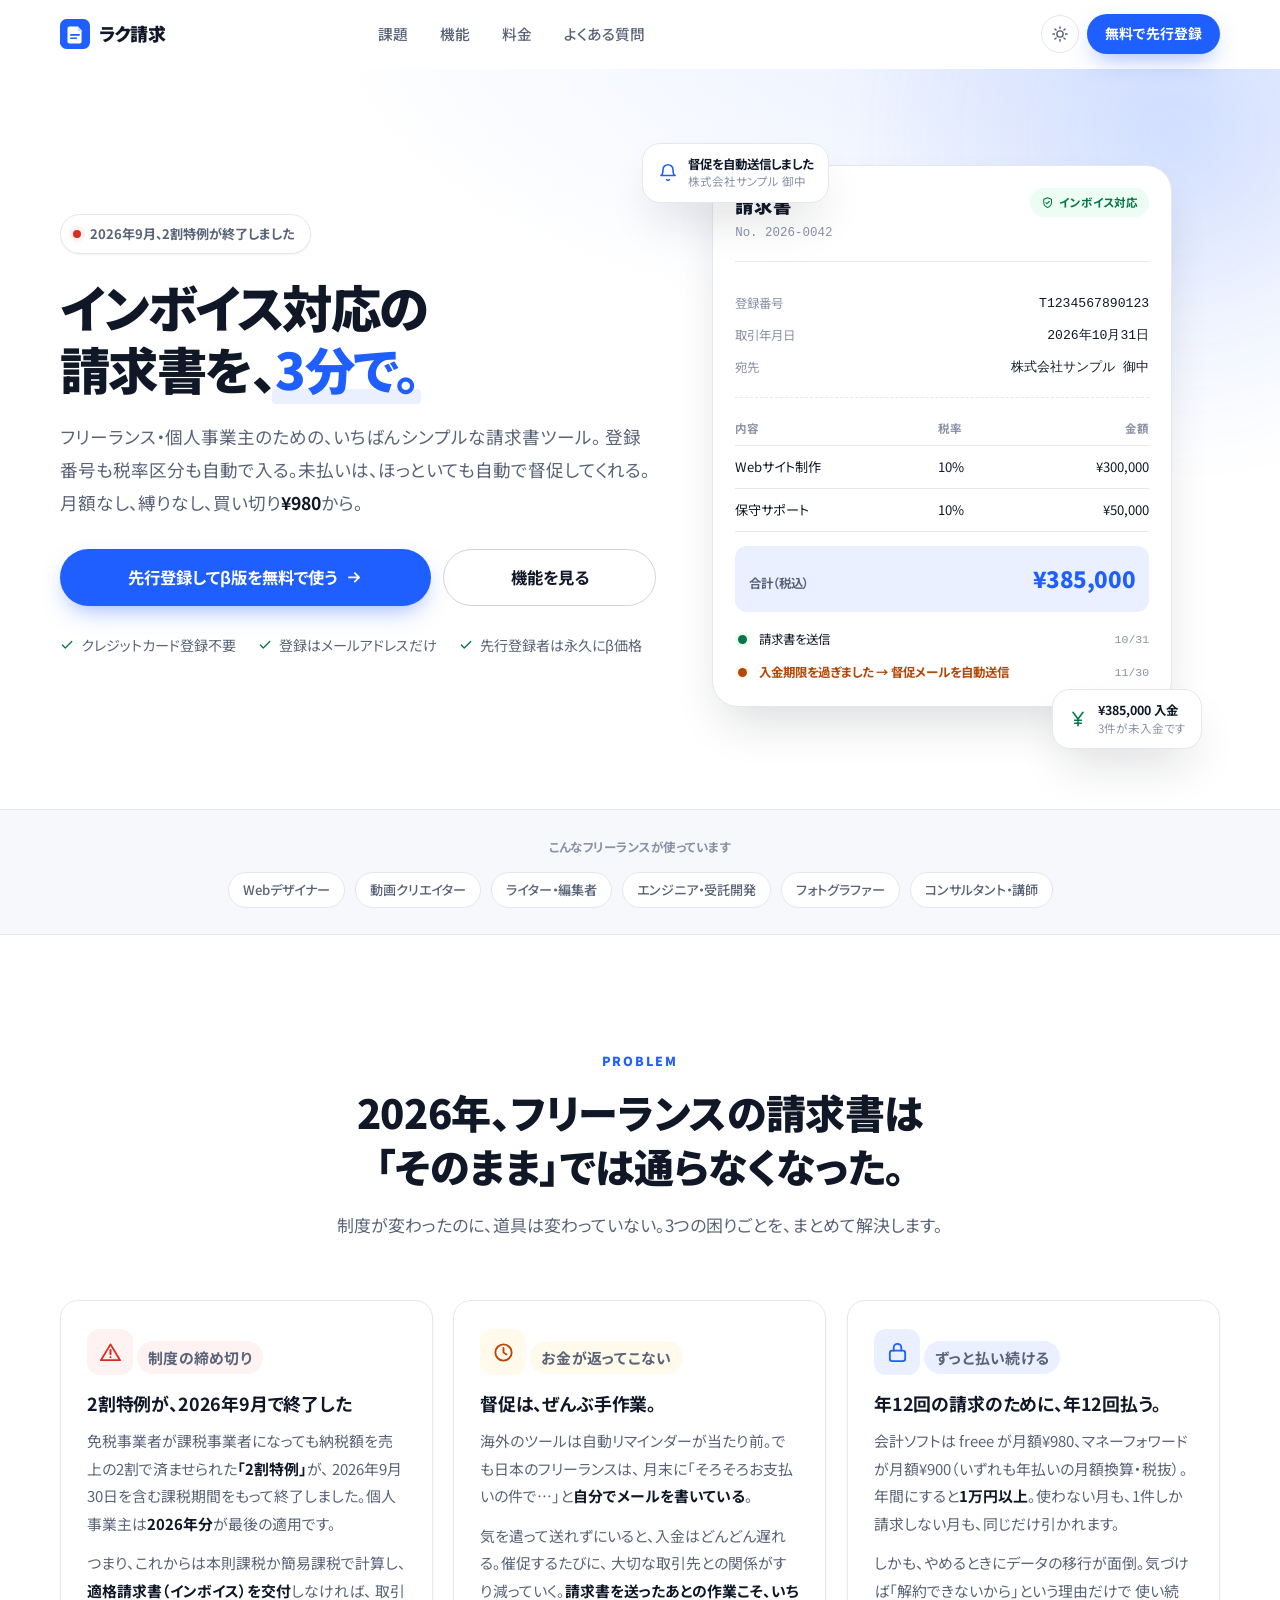
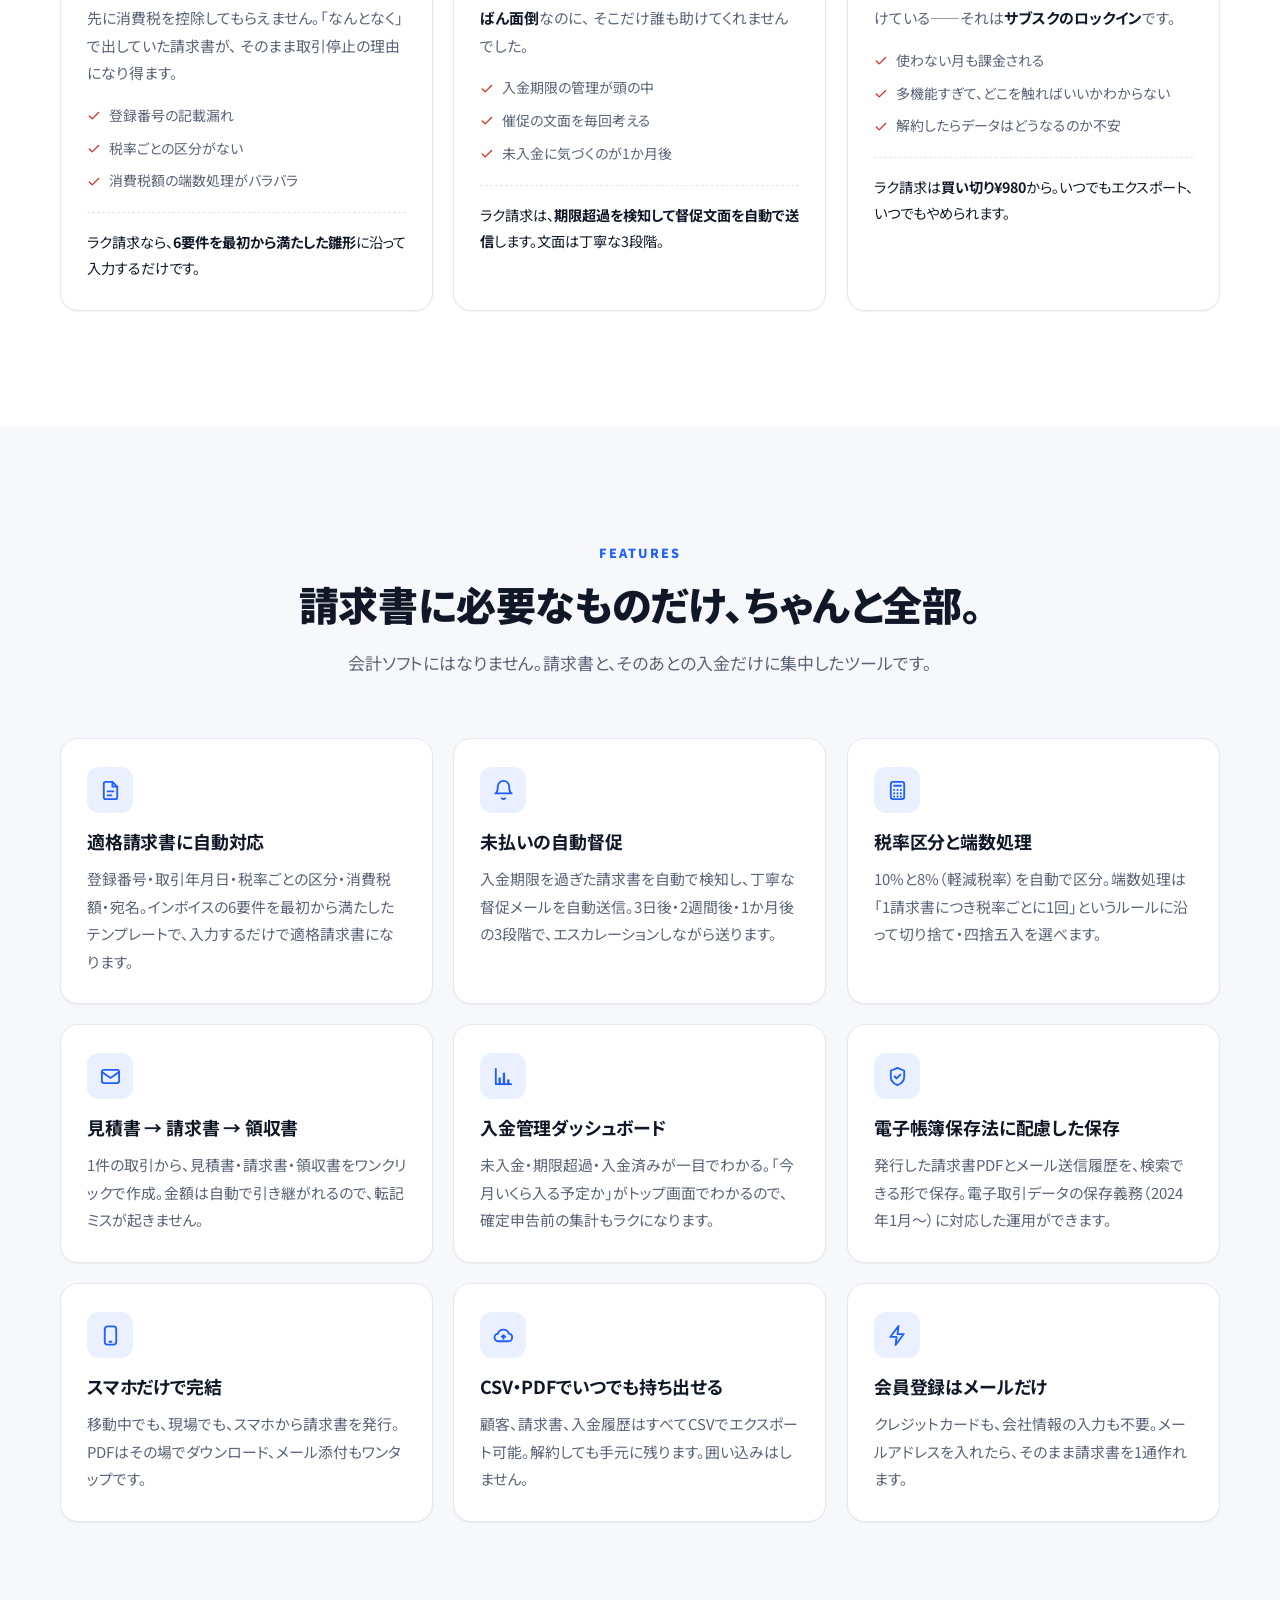
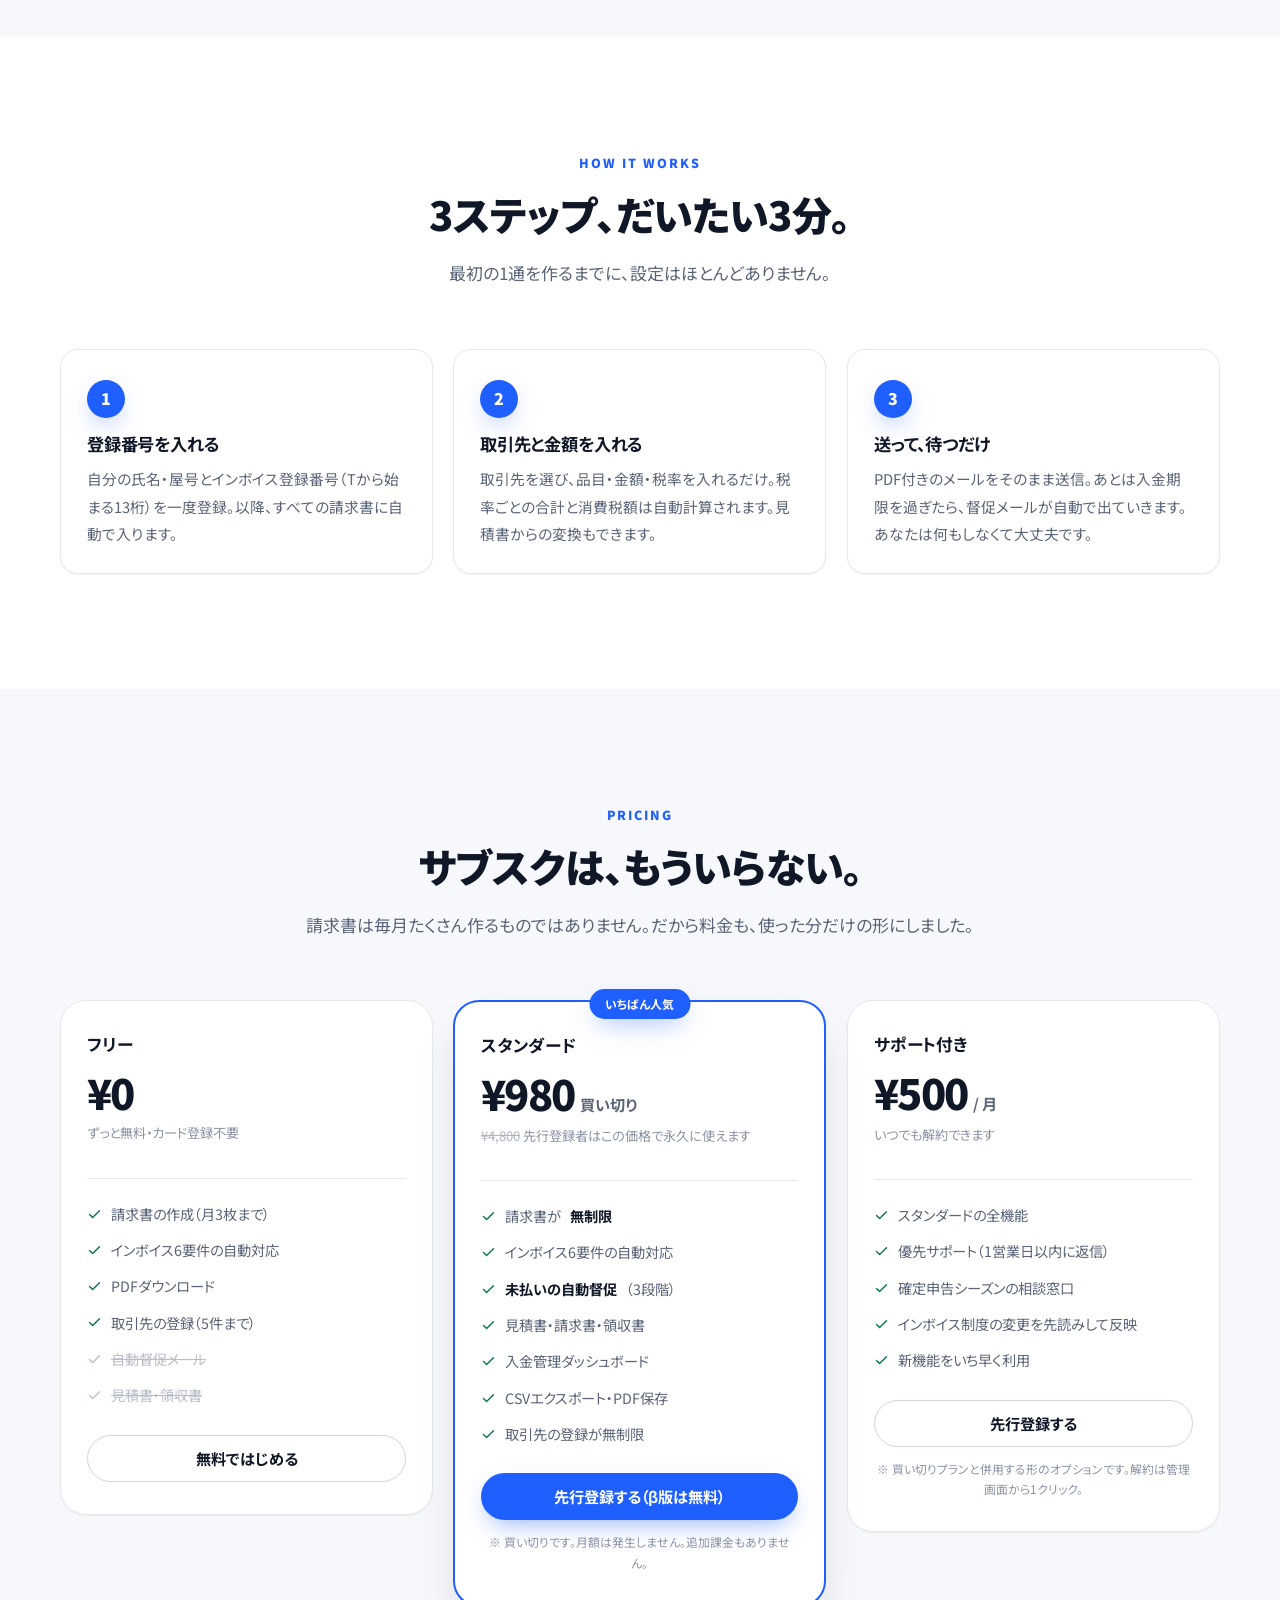
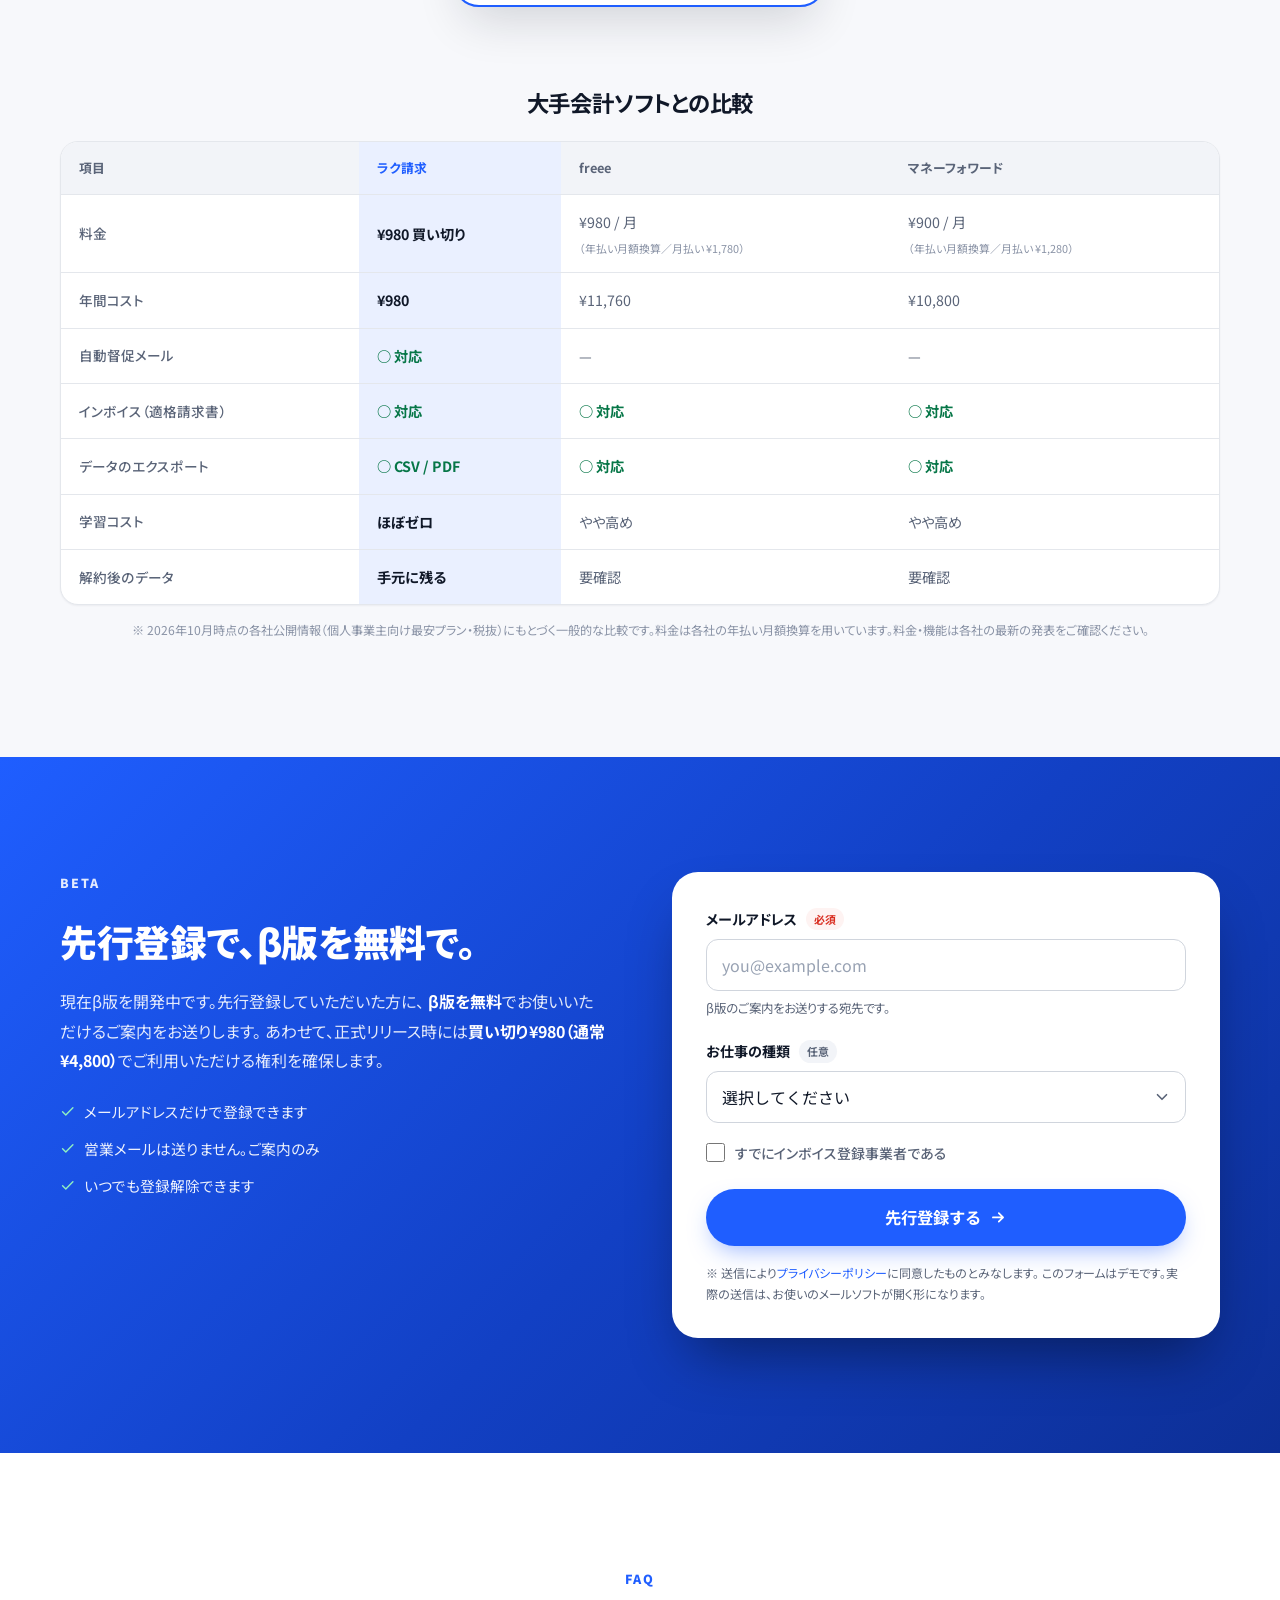
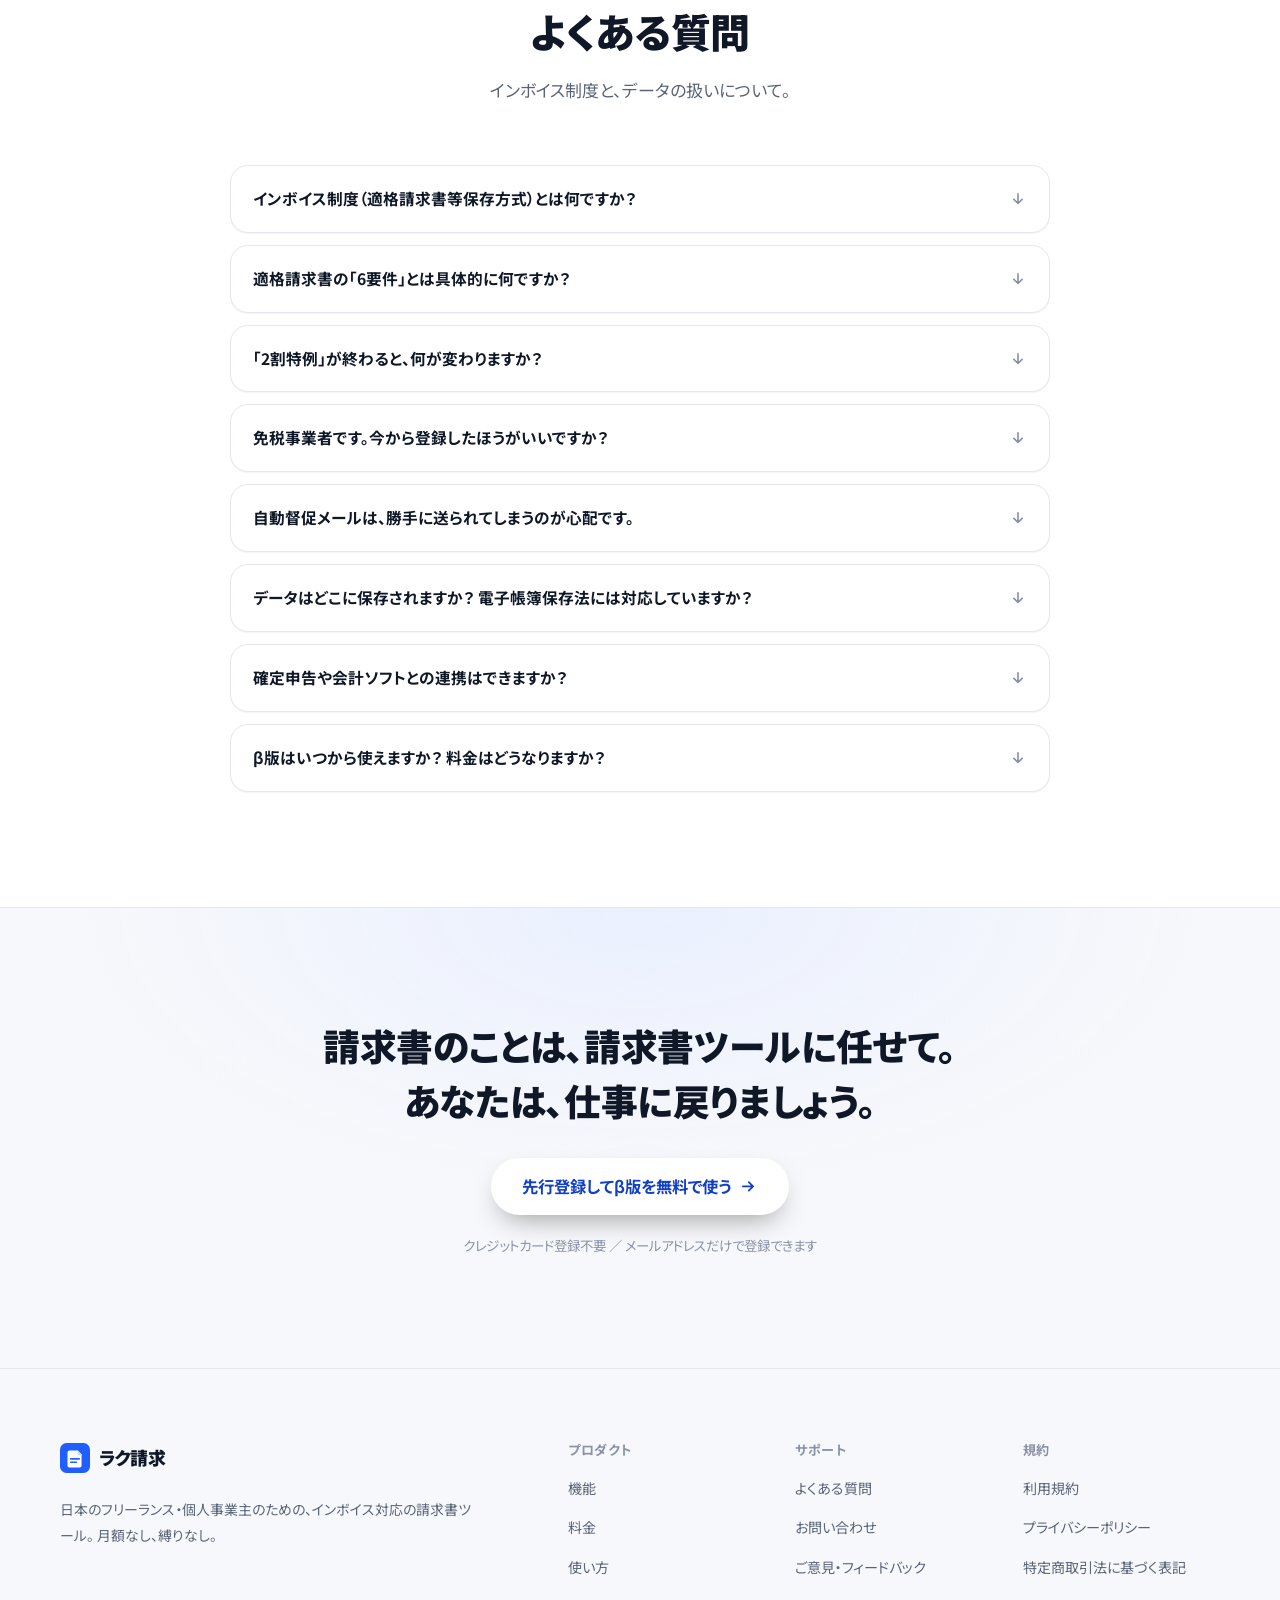
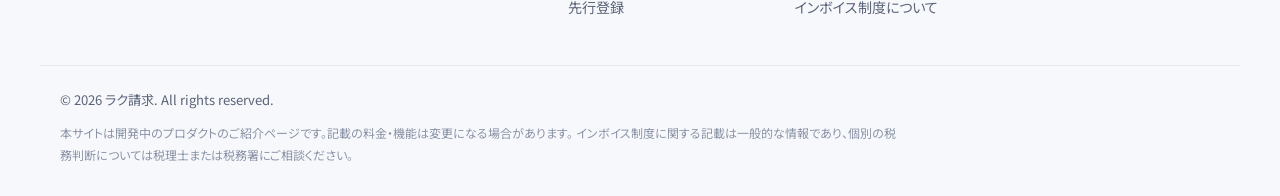
==== index.html @ 1794071e "ラク請求 落地页 initial release（法务字段已填 + 反馈 + 分析埋点）" ====
<!DOCTYPE html>
<html lang="ja" data-theme="auto">
<head>
<meta charset="UTF-8">
<meta name="viewport" content="width=device-width, initial-scale=1">
<title>ラク請求｜インボイス対応の請求書を、3分で。フリーランスのための請求ツール</title>
<meta name="description" content="インボイス制度（適格請求書）に自動で対応。未払いの自動督促つき。買い切り¥980から、月額なし・縛りなし。日本のフリーランス・個人事業主のためのシンプルな請求書ツール「ラク請求」。">
<meta name="theme-color" content="#1f5eff" media="(prefers-color-scheme: light)">
<meta name="theme-color" content="#0b1020" media="(prefers-color-scheme: dark)">
<meta name="robots" content="index, follow">

<!-- OGP / SNS -->
<meta property="og:type" content="website">
<meta property="og:title" content="ラク請求｜インボイス対応の請求書を、3分で。">
<meta property="og:description" content="適格請求書に自動対応。未払いの自動督促つき。買い切り¥980、月額なし・縛りなし。">
<meta property="og:locale" content="ja_JP">
<meta name="twitter:card" content="summary_large_image">

<!-- Favicon（インラインSVG / data URI） -->
<link rel="icon" href="data:image/svg+xml,%3Csvg xmlns='http://www.w3.org/2000/svg' viewBox='0 0 64 64'%3E%3Crect width='64' height='64' rx='14' fill='%231f5eff'/%3E%3Cpath d='M20 16h18l8 8v24a4 4 0 0 1-4 4H20a4 4 0 0 1-4-4V20a4 4 0 0 1 4-4z' fill='%23fff'/%3E%3Cpath d='M38 16v10h10' fill='%23c7d7ff'/%3E%3Cpath d='M23 34h18M23 41h12' stroke='%231f5eff' stroke-width='3.5' stroke-linecap='round'/%3E%3C/svg%3E">
<link rel="apple-touch-icon" href="data:image/svg+xml,%3Csvg xmlns='http://www.w3.org/2000/svg' viewBox='0 0 64 64'%3E%3Crect width='64' height='64' rx='14' fill='%231f5eff'/%3E%3Cpath d='M20 16h18l8 8v24a4 4 0 0 1-4 4H20a4 4 0 0 1-4-4V20a4 4 0 0 1 4-4z' fill='%23fff'/%3E%3Cpath d='M23 34h18M23 41h12' stroke='%231f5eff' stroke-width='3.5' stroke-linecap='round'/%3E%3C/svg%3E">

<!-- フォント：Noto Sans JP -->
<link rel="preconnect" href="https://fonts.googleapis.com">
<link rel="preconnect" href="https://fonts.gstatic.com" crossorigin>
<link href="https://fonts.googleapis.com/css2?family=Noto+Sans+JP:wght@400;500;700;900&display=swap" rel="stylesheet">

<link rel="stylesheet" href="style.css">

<!-- JS が有効なときだけ、スクロール表示アニメーションを有効にする。
     （JS 無効時にコンテンツが消えたままになるのを防ぐ） -->
<script>document.documentElement.classList.add('js');</script>
<!-- Cloudflare Web Analytics --><script type='module' src='https://static.cloudflareinsights.com/beacon.min.js' data-cf-beacon='{"token": "6fc01bf3ac5e457ba1bd16b91e5b653e"}'></script><!-- End Cloudflare Web Analytics -->
</head>
<body>

<a class="skip-link" href="#main">本文へスキップ</a>

<!-- ============ アイコン定義（インラインSVGスプライト） ============ -->
<svg class="svg-sprite" aria-hidden="true" focusable="false" width="0" height="0" style="position:absolute">
  <symbol id="i-check" viewBox="0 0 24 24"><path d="M20 6 9 17l-5-5" fill="none" stroke="currentColor" stroke-width="2.2" stroke-linecap="round" stroke-linejoin="round"/></symbol>
  <symbol id="i-bolt" viewBox="0 0 24 24"><path d="M13 2 4.5 13.5H11l-1 8.5 8.5-11.5H12l1-8.5Z" fill="none" stroke="currentColor" stroke-width="1.9" stroke-linejoin="round"/></symbol>
  <symbol id="i-bell" viewBox="0 0 24 24"><path d="M18 8a6 6 0 1 0-12 0c0 6-2.5 7-2.5 7h17S18 14 18 8Z" fill="none" stroke="currentColor" stroke-width="1.9" stroke-linejoin="round"/><path d="M13.7 20a2 2 0 0 1-3.4 0" fill="none" stroke="currentColor" stroke-width="1.9" stroke-linecap="round"/></symbol>
  <symbol id="i-lock" viewBox="0 0 24 24"><rect x="4" y="10" width="16" height="11" rx="2.5" fill="none" stroke="currentColor" stroke-width="1.9"/><path d="M8 10V7a4 4 0 0 1 8 0v3" fill="none" stroke="currentColor" stroke-width="1.9" stroke-linecap="round"/></symbol>
  <symbol id="i-shield" viewBox="0 0 24 24"><path d="M12 3l7 3v6c0 4.5-3 7.6-7 9-4-1.4-7-4.5-7-9V6l7-3Z" fill="none" stroke="currentColor" stroke-width="1.9" stroke-linejoin="round"/><path d="M9 12l2 2 4-4" fill="none" stroke="currentColor" stroke-width="2" stroke-linecap="round" stroke-linejoin="round"/></symbol>
  <symbol id="i-doc" viewBox="0 0 24 24"><path d="M14 3H7a2 2 0 0 0-2 2v14a2 2 0 0 0 2 2h10a2 2 0 0 0 2-2V8l-5-5Z" fill="none" stroke="currentColor" stroke-width="1.9" stroke-linejoin="round"/><path d="M14 3v5h5M9 13h6M9 17h4" fill="none" stroke="currentColor" stroke-width="1.9" stroke-linecap="round"/></symbol>
  <symbol id="i-calc" viewBox="0 0 24 24"><rect x="5" y="3" width="14" height="18" rx="2.5" fill="none" stroke="currentColor" stroke-width="1.9"/><path d="M8.5 7h7M8.5 11.5h.01M12 11.5h.01M15.5 11.5h.01M8.5 15h.01M12 15h.01M15.5 15h.01M8.5 18.2h.01M12 18.2h.01M15.5 18.2h.01" stroke="currentColor" stroke-width="2.1" stroke-linecap="round"/></symbol>
  <symbol id="i-mail" viewBox="0 0 24 24"><rect x="3" y="5" width="18" height="14" rx="2.5" fill="none" stroke="currentColor" stroke-width="1.9"/><path d="m3.5 7.5 8.5 6 8.5-6" fill="none" stroke="currentColor" stroke-width="1.9" stroke-linecap="round" stroke-linejoin="round"/></symbol>
  <symbol id="i-cloud" viewBox="0 0 24 24"><path d="M7 18h10a4 4 0 0 0 .6-7.95A6 6 0 0 0 6.1 10.2 3.9 3.9 0 0 0 7 18Z" fill="none" stroke="currentColor" stroke-width="1.9" stroke-linejoin="round"/><path d="M12 15v-4m0 0-1.8 1.8M12 11l1.8 1.8" fill="none" stroke="currentColor" stroke-width="1.9" stroke-linecap="round" stroke-linejoin="round" transform="translate(0 .6)"/></symbol>
  <symbol id="i-phone" viewBox="0 0 24 24"><rect x="6" y="2.5" width="12" height="19" rx="3" fill="none" stroke="currentColor" stroke-width="1.9"/><path d="M11 18.5h2" stroke="currentColor" stroke-width="2" stroke-linecap="round"/></symbol>
  <symbol id="i-chart" viewBox="0 0 24 24"><path d="M4 20V4M4 20h16" fill="none" stroke="currentColor" stroke-width="1.9" stroke-linecap="round"/><path d="M8 20v-6M12.5 20V9M17 20v-4" fill="none" stroke="currentColor" stroke-width="2.4" stroke-linecap="round"/></symbol>
  <symbol id="i-arrow" viewBox="0 0 24 24"><path d="M5 12h13m0 0-5.5-5.5M18 12l-5.5 5.5" fill="none" stroke="currentColor" stroke-width="2.2" stroke-linecap="round" stroke-linejoin="round"/></symbol>
  <symbol id="i-sun" viewBox="0 0 24 24"><circle cx="12" cy="12" r="4.2" fill="none" stroke="currentColor" stroke-width="1.9"/><path d="M12 2.5v2.2M12 19.3v2.2M2.5 12h2.2M19.3 12h2.2M5.2 5.2l1.6 1.6M17.2 17.2l1.6 1.6M18.8 5.2l-1.6 1.6M6.8 17.2l-1.6 1.6" stroke="currentColor" stroke-width="1.9" stroke-linecap="round"/></symbol>
  <symbol id="i-moon" viewBox="0 0 24 24"><path d="M20 14.5A8.5 8.5 0 0 1 9.5 4a8.5 8.5 0 1 0 10.5 10.5Z" fill="none" stroke="currentColor" stroke-width="1.9" stroke-linejoin="round"/></symbol>
  <symbol id="i-alert" viewBox="0 0 24 24"><path d="M12 3.5 22 20H2L12 3.5Z" fill="none" stroke="currentColor" stroke-width="1.9" stroke-linejoin="round"/><path d="M12 9.5v4.2M12 17h.01" stroke="currentColor" stroke-width="2.1" stroke-linecap="round"/></symbol>
  <symbol id="i-clock" viewBox="0 0 24 24"><circle cx="12" cy="12" r="8.5" fill="none" stroke="currentColor" stroke-width="1.9"/><path d="M12 7.2V12l3.2 2" fill="none" stroke="currentColor" stroke-width="1.9" stroke-linecap="round" stroke-linejoin="round"/></symbol>
  <symbol id="i-yen" viewBox="0 0 24 24"><path d="M6 4l6 8 6-8M12 12v8M8 13.5h8M8 17h8" fill="none" stroke="currentColor" stroke-width="1.9" stroke-linecap="round" stroke-linejoin="round"/></symbol>
</svg>

<!-- ============ ヘッダー ============ -->
<header class="site-header" id="siteHeader">
  <div class="wrap header-inner">
    <a class="brand" href="#top" aria-label="ラク請求 トップへ">
      <span class="brand-mark" aria-hidden="true">
        <svg viewBox="0 0 64 64"><rect width="64" height="64" rx="14" fill="currentColor"/><path d="M20 16h18l8 8v24a4 4 0 0 1-4 4H20a4 4 0 0 1-4-4V20a4 4 0 0 1 4-4z" fill="#fff"/><path d="M38 16v10h10" fill="#c7d7ff"/><path d="M23 34h18M23 41h12" stroke="currentColor" stroke-width="3.5" stroke-linecap="round"/></svg>
      </span>
      <span class="brand-text">ラク請求</span>
    </a>

    <nav class="nav" aria-label="メインナビゲーション">
      <a href="#problems">課題</a>
      <a href="#features">機能</a>
      <a href="#pricing">料金</a>
      <a href="#faq">よくある質問</a>
    </nav>

    <div class="header-actions">
      <button class="theme-toggle" id="themeToggle" type="button" aria-label="表示テーマを切り替える" title="ライト／ダーク切り替え">
        <svg class="ico-sun" aria-hidden="true"><use href="#i-sun"/></svg>
        <svg class="ico-moon" aria-hidden="true"><use href="#i-moon"/></svg>
      </button>
      <a class="btn btn-primary btn-sm header-cta" href="#signup">無料で先行登録</a>
      <button class="nav-toggle" id="navToggle" type="button" aria-label="メニューを開く" aria-expanded="false" aria-controls="mobileNav">
        <span></span><span></span><span></span>
      </button>
    </div>
  </div>

  <nav class="mobile-nav" id="mobileNav" aria-label="モバイルナビゲーション" hidden>
    <a href="#problems">課題</a>
    <a href="#features">機能</a>
    <a href="#pricing">料金</a>
    <a href="#faq">よくある質問</a>
    <a class="btn btn-primary" href="#signup">無料で先行登録</a>
  </nav>
</header>

<main id="main">

  <!-- ============ ヒーロー ============ -->
  <section class="hero" id="top">
    <div class="hero-glow" aria-hidden="true"></div>
    <div class="wrap hero-inner">

      <div class="hero-copy">
        <p class="eyebrow">
          <span class="dot" aria-hidden="true"></span>
          2026年9月、2割特例が終了しました
        </p>

        <h1>
          インボイス対応の<br>
          請求書を、<span class="hl">3分で。</span>
        </h1>

        <p class="lead">
          フリーランス・個人事業主のための、いちばんシンプルな請求書ツール。
          登録番号も税率区分も自動で入る。未払いは、ほっといても自動で督促してくれる。
          月額なし、縛りなし、買い切り<strong>¥980</strong>から。
        </p>

        <div class="hero-cta">
          <a class="btn btn-primary btn-lg" href="#signup">
            先行登録してβ版を無料で使う
            <svg class="ico" aria-hidden="true"><use href="#i-arrow"/></svg>
          </a>
          <a class="btn btn-ghost btn-lg" href="#features">機能を見る</a>
        </div>

        <ul class="hero-facts">
          <li><svg class="ico" aria-hidden="true"><use href="#i-check"/></svg>クレジットカード登録不要</li>
          <li><svg class="ico" aria-hidden="true"><use href="#i-check"/></svg>登録はメールアドレスだけ</li>
          <li><svg class="ico" aria-hidden="true"><use href="#i-check"/></svg>先行登録者は永久にβ価格</li>
        </ul>
      </div>

      <!-- 請求書モックアップ（HTML/CSSのみ） -->
      <div class="hero-visual" aria-hidden="true">
        <div class="mock">
          <div class="mock-head">
            <div>
              <p class="mock-label">請求書</p>
              <p class="mock-no">No. 2026-0042</p>
            </div>
            <span class="badge badge-ok">
              <svg class="ico" aria-hidden="true"><use href="#i-shield"/></svg>
              インボイス対応
            </span>
          </div>

          <dl class="mock-meta">
            <div><dt>登録番号</dt><dd>T1234567890123</dd></div>
            <div><dt>取引年月日</dt><dd>2026年10月31日</dd></div>
            <div><dt>宛先</dt><dd>株式会社サンプル 御中</dd></div>
          </dl>

          <table class="mock-table">
            <thead>
              <tr><th>内容</th><th>税率</th><th class="ta-r">金額</th></tr>
            </thead>
            <tbody>
              <tr><td>Webサイト制作</td><td>10%</td><td class="ta-r">¥300,000</td></tr>
              <tr><td>保守サポート</td><td>10%</td><td class="ta-r">¥50,000</td></tr>
            </tbody>
          </table>

          <div class="mock-total">
            <span>合計（税込）</span>
            <strong>¥385,000</strong>
          </div>

          <div class="mock-timeline">
            <div class="tl-item is-done">
              <span class="tl-dot" aria-hidden="true"></span>
              <span class="tl-text">請求書を送信</span>
              <span class="tl-time">10/31</span>
            </div>
            <div class="tl-item is-warn">
              <span class="tl-dot" aria-hidden="true"></span>
              <span class="tl-text">入金期限を過ぎました → 督促メールを自動送信</span>
              <span class="tl-time">11/30</span>
            </div>
          </div>
        </div>

        <div class="float-card float-card-1">
          <svg class="ico" aria-hidden="true"><use href="#i-bell"/></svg>
          <div>
            <strong>督促を自動送信しました</strong>
            <span>株式会社サンプル 御中</span>
          </div>
        </div>

        <div class="float-card float-card-2">
          <svg class="ico" aria-hidden="true"><use href="#i-yen"/></svg>
          <div>
            <strong>¥385,000 入金</strong>
            <span>3件が未入金です</span>
          </div>
        </div>
      </div>

    </div>
  </section>

  <!-- ============ ロゴ帯 / 信頼 ============ -->
  <section class="trustbar" aria-label="利用者の属性">
    <div class="wrap trust-inner">
      <p class="trust-label">こんなフリーランスが使っています</p>
      <ul class="trust-list">
        <li>Webデザイナー</li>
        <li>動画クリエイター</li>
        <li>ライター・編集者</li>
        <li>エンジニア・受託開発</li>
        <li>フォトグラファー</li>
        <li>コンサルタント・講師</li>
      </ul>
    </div>
  </section>

  <!-- ============ 課題 ============ -->
  <section class="section" id="problems">
    <div class="wrap">
      <header class="section-head">
        <p class="section-kicker">PROBLEM</p>
        <h2>2026年、フリーランスの請求書は<br class="sp-only">「そのまま」では通らなくなった。</h2>
        <p class="section-sub">制度が変わったのに、道具は変わっていない。3つの困りごとを、まとめて解決します。</p>
      </header>

      <div class="cards cards-3">

        <article class="card card-problem reveal">
          <div class="card-icon icon-danger" aria-hidden="true">
            <svg class="ico"><use href="#i-alert"/></svg>
          </div>
          <p class="card-tag tag-danger">制度の締め切り</p>
          <h3>2割特例が、2026年9月で終了した</h3>
          <p>
            免税事業者が課税事業者になっても納税額を売上の2割で済ませられた<strong>「2割特例」</strong>が、
            2026年9月30日を含む課税期間をもって終了しました。個人事業主は<strong>2026年分</strong>が最後の適用です。
          </p>
          <p>
            つまり、これからは本則課税か簡易課税で計算し、<strong>適格請求書（インボイス）を交付</strong>しなければ、
            取引先に消費税を控除してもらえません。「なんとなく」で出していた請求書が、
            そのまま取引停止の理由になり得ます。
          </p>
          <ul class="card-list">
            <li><svg class="ico" aria-hidden="true"><use href="#i-check"/></svg>登録番号の記載漏れ</li>
            <li><svg class="ico" aria-hidden="true"><use href="#i-check"/></svg>税率ごとの区分がない</li>
            <li><svg class="ico" aria-hidden="true"><use href="#i-check"/></svg>消費税額の端数処理がバラバラ</li>
          </ul>
          <p class="card-after">ラク請求なら、<strong>6要件を最初から満たした雛形</strong>に沿って入力するだけです。</p>
        </article>

        <article class="card card-problem reveal">
          <div class="card-icon icon-warn" aria-hidden="true">
            <svg class="ico"><use href="#i-clock"/></svg>
          </div>
          <p class="card-tag tag-warn">お金が返ってこない</p>
          <h3>督促は、ぜんぶ手作業。</h3>
          <p>
            海外のツールは自動リマインダーが当たり前。でも日本のフリーランスは、
            月末に「そろそろお支払いの件で…」と<strong>自分でメールを書いている</strong>。
          </p>
          <p>
            気を遣って送れずにいると、入金はどんどん遅れる。催促するたびに、
            大切な取引先との関係がすり減っていく。<strong>請求書を送ったあとの作業こそ、いちばん面倒</strong>なのに、
            そこだけ誰も助けてくれませんでした。
          </p>
          <ul class="card-list">
            <li><svg class="ico" aria-hidden="true"><use href="#i-check"/></svg>入金期限の管理が頭の中</li>
            <li><svg class="ico" aria-hidden="true"><use href="#i-check"/></svg>催促の文面を毎回考える</li>
            <li><svg class="ico" aria-hidden="true"><use href="#i-check"/></svg>未入金に気づくのが1か月後</li>
          </ul>
          <p class="card-after">ラク請求は、<strong>期限超過を検知して督促文面を自動で送信</strong>します。文面は丁寧な3段階。</p>
        </article>

        <article class="card card-problem reveal">
          <div class="card-icon icon-info" aria-hidden="true">
            <svg class="ico"><use href="#i-lock"/></svg>
          </div>
          <p class="card-tag tag-info">ずっと払い続ける</p>
          <h3>年12回の請求のために、年12回払う。</h3>
          <p>
            会計ソフトは freee が月額¥980、マネーフォワード が月額¥900（いずれも年払いの月額換算・税抜）。
            年間にすると<strong>1万円以上</strong>。使わない月も、1件しか請求しない月も、同じだけ引かれます。
          </p>
          <p>
            しかも、やめるときにデータの移行が面倒。気づけば「解約できないから」という理由だけで
            使い続けている——それは<strong>サブスクのロックイン</strong>です。
          </p>
          <ul class="card-list">
            <li><svg class="ico" aria-hidden="true"><use href="#i-check"/></svg>使わない月も課金される</li>
            <li><svg class="ico" aria-hidden="true"><use href="#i-check"/></svg>多機能すぎて、どこを触ればいいかわからない</li>
            <li><svg class="ico" aria-hidden="true"><use href="#i-check"/></svg>解約したらデータはどうなるのか不安</li>
          </ul>
          <p class="card-after">ラク請求は<strong>買い切り¥980</strong>から。いつでもエクスポート、いつでもやめられます。</p>
        </article>

      </div>
    </div>
  </section>

  <!-- ============ 機能 ============ -->
  <section class="section section-alt" id="features">
    <div class="wrap">
      <header class="section-head">
        <p class="section-kicker">FEATURES</p>
        <h2>請求書に必要なものだけ、<br class="sp-only">ちゃんと全部。</h2>
        <p class="section-sub">会計ソフトにはなりません。請求書と、そのあとの入金だけに集中したツールです。</p>
      </header>

      <div class="cards cards-3">

        <article class="card card-feature reveal">
          <div class="card-icon icon-primary" aria-hidden="true"><svg class="ico"><use href="#i-doc"/></svg></div>
          <h3>適格請求書に自動対応</h3>
          <p>登録番号・取引年月日・税率ごとの区分・消費税額・宛名。インボイスの6要件を最初から満たしたテンプレートで、入力するだけで適格請求書になります。</p>
        </article>

        <article class="card card-feature reveal">
          <div class="card-icon icon-primary" aria-hidden="true"><svg class="ico"><use href="#i-bell"/></svg></div>
          <h3>未払いの自動督促</h3>
          <p>入金期限を過ぎた請求書を自動で検知し、丁寧な督促メールを自動送信。3日後・2週間後・1か月後の3段階で、エスカレーションしながら送ります。</p>
        </article>

        <article class="card card-feature reveal">
          <div class="card-icon icon-primary" aria-hidden="true"><svg class="ico"><use href="#i-calc"/></svg></div>
          <h3>税率区分と端数処理</h3>
          <p>10%と8%（軽減税率）を自動で区分。端数処理は「1請求書につき税率ごとに1回」というルールに沿って切り捨て・四捨五入を選べます。</p>
        </article>

        <article class="card card-feature reveal">
          <div class="card-icon icon-primary" aria-hidden="true"><svg class="ico"><use href="#i-mail"/></svg></div>
          <h3>見積書 → 請求書 → 領収書</h3>
          <p>1件の取引から、見積書・請求書・領収書をワンクリックで作成。金額は自動で引き継がれるので、転記ミスが起きません。</p>
        </article>

        <article class="card card-feature reveal">
          <div class="card-icon icon-primary" aria-hidden="true"><svg class="ico"><use href="#i-chart"/></svg></div>
          <h3>入金管理ダッシュボード</h3>
          <p>未入金・期限超過・入金済みが一目でわかる。「今月いくら入る予定か」がトップ画面でわかるので、確定申告前の集計もラクになります。</p>
        </article>

        <article class="card card-feature reveal">
          <div class="card-icon icon-primary" aria-hidden="true"><svg class="ico"><use href="#i-shield"/></svg></div>
          <h3>電子帳簿保存法に配慮した保存</h3>
          <p>発行した請求書PDFとメール送信履歴を、検索できる形で保存。電子取引データの保存義務（2024年1月〜）に対応した運用ができます。</p>
        </article>

        <article class="card card-feature reveal">
          <div class="card-icon icon-primary" aria-hidden="true"><svg class="ico"><use href="#i-phone"/></svg></div>
          <h3>スマホだけで完結</h3>
          <p>移動中でも、現場でも、スマホから請求書を発行。PDFはその場でダウンロード、メール添付もワンタップです。</p>
        </article>

        <article class="card card-feature reveal">
          <div class="card-icon icon-primary" aria-hidden="true"><svg class="ico"><use href="#i-cloud"/></svg></div>
          <h3>CSV・PDFでいつでも持ち出せる</h3>
          <p>顧客、請求書、入金履歴はすべてCSVでエクスポート可能。解約しても手元に残ります。囲い込みはしません。</p>
        </article>

        <article class="card card-feature reveal">
          <div class="card-icon icon-primary" aria-hidden="true"><svg class="ico"><use href="#i-bolt"/></svg></div>
          <h3>会員登録はメールだけ</h3>
          <p>クレジットカードも、会社情報の入力も不要。メールアドレスを入れたら、そのまま請求書を1通作れます。</p>
        </article>

      </div>
    </div>
  </section>

  <!-- ============ 使い方 ============ -->
  <section class="section" id="how">
    <div class="wrap">
      <header class="section-head">
        <p class="section-kicker">HOW IT WORKS</p>
        <h2>3ステップ、だいたい3分。</h2>
        <p class="section-sub">最初の1通を作るまでに、設定はほとんどありません。</p>
      </header>

      <ol class="steps">
        <li class="step reveal">
          <span class="step-num">1</span>
          <h3>登録番号を入れる</h3>
          <p>自分の氏名・屋号とインボイス登録番号（Tから始まる13桁）を一度登録。以降、すべての請求書に自動で入ります。</p>
        </li>
        <li class="step reveal">
          <span class="step-num">2</span>
          <h3>取引先と金額を入れる</h3>
          <p>取引先を選び、品目・金額・税率を入れるだけ。税率ごとの合計と消費税額は自動計算されます。見積書からの変換もできます。</p>
        </li>
        <li class="step reveal">
          <span class="step-num">3</span>
          <h3>送って、待つだけ</h3>
          <p>PDF付きのメールをそのまま送信。あとは入金期限を過ぎたら、督促メールが自動で出ていきます。あなたは何もしなくて大丈夫です。</p>
        </li>
      </ol>
    </div>
  </section>

  <!-- ============ 料金 ============ -->
  <section class="section section-alt" id="pricing">
    <div class="wrap">
      <header class="section-head">
        <p class="section-kicker">PRICING</p>
        <h2>サブスクは、もういらない。</h2>
        <p class="section-sub">請求書は毎月たくさん作るものではありません。だから料金も、使った分だけの形にしました。</p>
      </header>

      <div class="price-grid">

        <article class="price-card reveal">
          <h3 class="price-name">フリー</h3>
          <p class="price-amount"><span class="price-num">¥0</span></p>
          <p class="price-note">ずっと無料・カード登録不要</p>
          <ul class="price-list">
            <li><svg class="ico" aria-hidden="true"><use href="#i-check"/></svg>請求書の作成（月3枚まで）</li>
            <li><svg class="ico" aria-hidden="true"><use href="#i-check"/></svg>インボイス6要件の自動対応</li>
            <li><svg class="ico" aria-hidden="true"><use href="#i-check"/></svg>PDFダウンロード</li>
            <li><svg class="ico" aria-hidden="true"><use href="#i-check"/></svg>取引先の登録（5件まで）</li>
            <li class="is-off"><svg class="ico" aria-hidden="true"><use href="#i-check"/></svg>自動督促メール</li>
            <li class="is-off"><svg class="ico" aria-hidden="true"><use href="#i-check"/></svg>見積書・領収書</li>
          </ul>
          <a class="btn btn-ghost btn-block" href="#signup">無料ではじめる</a>
        </article>

        <article class="price-card is-featured reveal">
          <p class="price-ribbon">いちばん人気</p>
          <h3 class="price-name">スタンダード</h3>
          <p class="price-amount">
            <span class="price-num">¥980</span>
            <span class="price-unit">買い切り</span>
          </p>
          <p class="price-note">
            <s>¥4,800</s> 先行登録者はこの価格で永久に使えます
          </p>
          <ul class="price-list">
            <li><svg class="ico" aria-hidden="true"><use href="#i-check"/></svg>請求書が<strong>無制限</strong></li>
            <li><svg class="ico" aria-hidden="true"><use href="#i-check"/></svg>インボイス6要件の自動対応</li>
            <li><svg class="ico" aria-hidden="true"><use href="#i-check"/></svg><strong>未払いの自動督促</strong>（3段階）</li>
            <li><svg class="ico" aria-hidden="true"><use href="#i-check"/></svg>見積書・請求書・領収書</li>
            <li><svg class="ico" aria-hidden="true"><use href="#i-check"/></svg>入金管理ダッシュボード</li>
            <li><svg class="ico" aria-hidden="true"><use href="#i-check"/></svg>CSVエクスポート・PDF保存</li>
            <li><svg class="ico" aria-hidden="true"><use href="#i-check"/></svg>取引先の登録が無制限</li>
          </ul>
          <a class="btn btn-primary btn-block" href="#signup">先行登録する（β版は無料）</a>
          <p class="price-fine">※ 買い切りです。月額は発生しません。追加課金もありません。</p>
        </article>

        <article class="price-card reveal">
          <h3 class="price-name">サポート付き</h3>
          <p class="price-amount">
            <span class="price-num">¥500</span>
            <span class="price-unit">/ 月</span>
          </p>
          <p class="price-note">いつでも解約できます</p>
          <ul class="price-list">
            <li><svg class="ico" aria-hidden="true"><use href="#i-check"/></svg>スタンダードの全機能</li>
            <li><svg class="ico" aria-hidden="true"><use href="#i-check"/></svg>優先サポート（1営業日以内に返信）</li>
            <li><svg class="ico" aria-hidden="true"><use href="#i-check"/></svg>確定申告シーズンの相談窓口</li>
            <li><svg class="ico" aria-hidden="true"><use href="#i-check"/></svg>インボイス制度の変更を先読みして反映</li>
            <li><svg class="ico" aria-hidden="true"><use href="#i-check"/></svg>新機能をいち早く利用</li>
          </ul>
          <a class="btn btn-ghost btn-block" href="#signup">先行登録する</a>
          <p class="price-fine">※ 買い切りプランと併用する形のオプションです。解約は管理画面から1クリック。</p>
        </article>

      </div>

      <!-- 比較表 -->
      <div class="compare-wrap">
        <h3 class="compare-title">大手会計ソフトとの比較</h3>
        <div class="table-scroll">
          <table class="compare">
            <caption class="sr-only">ラク請求と大手会計ソフトの料金・機能比較</caption>
            <thead>
              <tr>
                <th scope="col">項目</th>
                <th scope="col" class="is-us">ラク請求</th>
                <th scope="col">freee</th>
                <th scope="col">マネーフォワード</th>
              </tr>
            </thead>
            <tbody>
              <tr>
                <th scope="row">料金</th>
                <td class="is-us"><strong>¥980 買い切り</strong></td>
                <td>¥980 / 月<span class="compare-sub">（年払い月額換算／月払い ¥1,780）</span></td>
                <td>¥900 / 月<span class="compare-sub">（年払い月額換算／月払い ¥1,280）</span></td>
              </tr>
              <tr>
                <th scope="row">年間コスト</th>
                <td class="is-us"><strong>¥980</strong></td>
                <td>¥11,760</td>
                <td>¥10,800</td>
              </tr>
              <tr>
                <th scope="row">自動督促メール</th>
                <td class="is-us"><span class="ok">対応</span></td>
                <td>—</td>
                <td>—</td>
              </tr>
              <tr>
                <th scope="row">インボイス（適格請求書）</th>
                <td class="is-us"><span class="ok">対応</span></td>
                <td><span class="ok">対応</span></td>
                <td><span class="ok">対応</span></td>
              </tr>
              <tr>
                <th scope="row">データのエクスポート</th>
                <td class="is-us"><span class="ok">CSV / PDF</span></td>
                <td><span class="ok">対応</span></td>
                <td><span class="ok">対応</span></td>
              </tr>
              <tr>
                <th scope="row">学習コスト</th>
                <td class="is-us"><strong>ほぼゼロ</strong></td>
                <td>やや高め</td>
                <td>やや高め</td>
              </tr>
              <tr>
                <th scope="row">解約後のデータ</th>
                <td class="is-us">手元に残る</td>
                <td>要確認</td>
                <td>要確認</td>
              </tr>
            </tbody>
          </table>
        </div>
        <p class="compare-fine">
          ※ 2026年10月時点の各社公開情報（個人事業主向け最安プラン・税抜）にもとづく一般的な比較です。料金は各社の年払い月額換算を用いています。料金・機能は各社の最新の発表をご確認ください。
        </p>
      </div>
    </div>
  </section>

  <!-- ============ メール登録 ============ -->
  <section class="section signup" id="signup">
    <div class="wrap signup-inner">
      <div class="signup-copy">
        <p class="section-kicker kicker-light">BETA</p>
        <h2>先行登録で、β版を無料で。</h2>
        <p>
          現在β版を開発中です。先行登録していただいた方に、
          <strong>β版を無料</strong>でお使いいただけるご案内をお送りします。
          あわせて、正式リリース時には<strong>買い切り¥980（通常¥4,800）</strong>でご利用いただける権利を確保します。
        </p>
        <ul class="signup-points">
          <li><svg class="ico" aria-hidden="true"><use href="#i-check"/></svg>メールアドレスだけで登録できます</li>
          <li><svg class="ico" aria-hidden="true"><use href="#i-check"/></svg>営業メールは送りません。ご案内のみ</li>
          <li><svg class="ico" aria-hidden="true"><use href="#i-check"/></svg>いつでも登録解除できます</li>
        </ul>
      </div>

      <form class="signup-form" id="signupForm" novalidate>
        <div class="field">
          <label for="email">メールアドレス <span class="req">必須</span></label>
          <input type="email" id="email" name="email" required
                 autocomplete="email" inputmode="email"
                 placeholder="you@example.com"
                 aria-describedby="emailHelp">
          <p class="help" id="emailHelp">β版のご案内をお送りする宛先です。</p>
        </div>

        <div class="field">
          <label for="role">お仕事の種類 <span class="opt">任意</span></label>
          <select id="role" name="role">
            <option value="">選択してください</option>
            <option>デザイナー</option>
            <option>エンジニア・開発</option>
            <option>ライター・編集</option>
            <option>動画・撮影</option>
            <option>コンサル・講師</option>
            <option>その他</option>
          </select>
        </div>

        <div class="field field-check">
          <label class="check">
            <input type="checkbox" id="invoiceUser" name="invoiceUser">
            <span>すでにインボイス登録事業者である</span>
          </label>
        </div>

        <button class="btn btn-primary btn-block btn-lg" type="submit">
          先行登録する
          <svg class="ico" aria-hidden="true"><use href="#i-arrow"/></svg>
        </button>

        <p class="form-status" id="formStatus" role="status" aria-live="polite"></p>

        <p class="form-fine">
          ※ 送信により<a href="privacy.html">プライバシーポリシー</a>に同意したものとみなします。
          このフォームはデモです。実際の送信は、お使いのメールソフトが開く形になります。
        </p>
      </form>
    </div>
  </section>

  <!-- ============ FAQ ============ -->
  <section class="section" id="faq">
    <div class="wrap wrap-narrow">
      <header class="section-head">
        <p class="section-kicker">FAQ</p>
        <h2>よくある質問</h2>
        <p class="section-sub">インボイス制度と、データの扱いについて。</p>
      </header>

      <div class="faq">

        <details class="faq-item">
          <summary>
            <span>インボイス制度（適格請求書等保存方式）とは何ですか？</span>
            <svg class="ico faq-chev" aria-hidden="true"><use href="#i-arrow"/></svg>
          </summary>
          <div class="faq-body">
            <p>
              2023年10月1日から始まった、消費税の仕入税額控除の方式です。簡単に言うと、
              <strong>「適格請求書発行事業者」として登録された相手が発行した、決められた事項を記載した請求書
              （＝適格請求書／インボイス）がなければ、取引先は消費税を控除できなくなりました。</strong>
            </p>
            <p>
              つまり、取引先があなたに消費税を払っていても、あなたが適格請求書を出せなければ、
              取引先はその分を経費（仕入税額控除）にできません。結果として、
              <strong>「インボイスを出せる人に仕事を頼みたい」</strong>という流れが生まれています。
            </p>
          </div>
        </details>

        <details class="faq-item">
          <summary>
            <span>適格請求書の「6要件」とは具体的に何ですか？</span>
            <svg class="ico faq-chev" aria-hidden="true"><use href="#i-arrow"/></svg>
          </summary>
          <div class="faq-body">
            <p>適格請求書には、次の6つの記載事項が必要です。ラク請求はこの6つを自動で埋めます。</p>
            <ol class="faq-ol">
              <li><strong>適格請求書発行事業者の氏名または名称、および登録番号</strong>（T＋13桁）</li>
              <li><strong>取引年月日</strong></li>
              <li><strong>取引内容</strong>（軽減税率の対象品目であれば、その旨）</li>
              <li><strong>税率ごとに区分して合計した対価の額</strong>（税抜・税込の別を明示）および適用税率</li>
              <li><strong>税率ごとに区分した消費税額等</strong></li>
              <li><strong>書類の交付を受ける事業者の氏名または名称</strong>（宛先）</li>
            </ol>
            <p>
              加えて、消費税額の端数処理は
              <strong>「1つの適格請求書につき、税率ごとに1回」</strong>というルールがあります。
              品目ごとに端数処理をすると、要件を満たさない可能性があります。
            </p>
          </div>
        </details>

        <details class="faq-item">
          <summary>
            <span>「2割特例」が終わると、何が変わりますか？</span>
            <svg class="ico faq-chev" aria-hidden="true"><use href="#i-arrow"/></svg>
          </summary>
          <div class="faq-body">
            <p>
              2割特例は、免税事業者が課税事業者になる場合に、納付する消費税額を
              <strong>売上で預かった消費税額の2割</strong>で済ませられる特例でした。
              計算が非常にラクで、実質的な負担も軽い制度です。
            </p>
            <p>
              この特例は<strong>2026年9月30日を含む課税期間をもって終了</strong>しました。
              個人事業主の場合、<strong>2026年分（2027年3月の確定申告）が最後の適用</strong>となります。
              2027年分以降は、本則課税か簡易課税で計算することになります。
            </p>
            <p>
              つまり、2027年からは<strong>受け取った消費税と、支払った消費税を、自分で正しく集計して申告する</strong>
              必要があります。請求書の段階で税率区分と消費税額がきちんと分かれていないと、
              この集計作業が年末に大きな負担になります。
            </p>
          </div>
        </details>

        <details class="faq-item">
          <summary>
            <span>免税事業者です。今から登録したほうがいいですか？</span>
            <svg class="ico faq-chev" aria-hidden="true"><use href="#i-arrow"/></svg>
          </summary>
          <div class="faq-body">
            <p>
              一概には言えません。判断の分かれ目は、
              <strong>「取引先が課税事業者かどうか」</strong>と<strong>「売上の規模」</strong>です。
            </p>
            <p>
              法人や、課税売上が1,000万円を超える個人事業主との取引が中心なら、
              インボイスを出せないことで仕事を失うリスクのほうが大きくなります。
              一方、売上1,000万円以下で、取引先が免税事業者ばかりなら、
              登録しないほうが手取りは増えることもあります。
            </p>
            <p>
              迷ったときは、税理士や最寄りの税務署に相談するのが確実です。
              ラク請求は<strong>登録番号を入れるだけで書式が切り替わる</strong>ので、
              どちらを選んでも、あとから困ることはありません。
            </p>
          </div>
        </details>

        <details class="faq-item">
          <summary>
            <span>自動督促メールは、勝手に送られてしまうのが心配です。</span>
            <svg class="ico faq-chev" aria-hidden="true"><use href="#i-arrow"/></svg>
          </summary>
          <div class="faq-body">
            <p>
              初期設定では<strong>「下書きを作る」モード</strong>になっています。
              督促のタイミングでメールの下書きが用意されるので、内容を確認して、あなたが送信ボタンを押せます。
            </p>
            <p>
              慣れてきたら、完全自動送信に切り替えられます。文面は丁寧な3段階
              （「お支払いのご確認」→「再度のお願い」→「最終のご連絡」）で、
              取引先ごとに文面を調整することもできます。
              取引先ごとに「自動督促を使う／使わない」も選べます。
            </p>
          </div>
        </details>

        <details class="faq-item">
          <summary>
            <span>データはどこに保存されますか？ 電子帳簿保存法には対応していますか？</span>
            <svg class="ico faq-chev" aria-hidden="true"><use href="#i-arrow"/></svg>
          </summary>
          <div class="faq-body">
            <p>
              発行した請求書とメール送信履歴は、すべて暗号化して国内のデータセンターに保存します。
              通信は常時HTTPSで保護されます。
            </p>
            <p>
              電子帳簿保存法は、2024年1月から<strong>電子取引データの保存が義務化</strong>されています。
              保存には「真実性の確保」と「可視性の確保（検索要件）」が求められます。
              ラク請求は、取引年月日・金額・取引先での<strong>検索</strong>と、
              訂正履歴が残る形での<strong>保存</strong>に対応した設計です。
            </p>
            <p>
              データは<strong>CSVとPDFでいつでも全件エクスポート</strong>できます。
              解約後も手元に残るので、特定のサービスに縛られることはありません。
            </p>
          </div>
        </details>

        <details class="faq-item">
          <summary>
            <span>確定申告や会計ソフトとの連携はできますか？</span>
            <svg class="ico faq-chev" aria-hidden="true"><use href="#i-arrow"/></svg>
          </summary>
          <div class="faq-body">
            <p>
              売上・入金のデータを<strong>CSVでエクスポート</strong>できるので、
              freee・マネーフォワード・やよいの青色申告などの会計ソフトに取り込めます。
            </p>
            <p>
              ラク請求は会計ソフトの代わりではありません。
              <strong>「請求書を出して、お金を回収するところまで」</strong>に特化して、
              その部分だけを徹底的にラクにするツールです。会計ソフトと併用して使うことを想定しています。
            </p>
          </div>
        </details>

        <details class="faq-item">
          <summary>
            <span>β版はいつから使えますか？ 料金はどうなりますか？</span>
            <svg class="ico faq-chev" aria-hidden="true"><use href="#i-arrow"/></svg>
          </summary>
          <div class="faq-body">
            <p>
              先行登録いただいた方から、順番にβ版のご案内をお送りします。
              β版の期間中は<strong>無料</strong>でお使いいただけます。
            </p>
            <p>
              正式リリース後は、先行登録者の方を<strong>買い切り¥980（通常¥4,800）</strong>で
              ご案内する予定です。月額は発生しません。
            </p>
          </div>
        </details>

      </div>
    </div>
  </section>

  <!-- ============ 最終CTA ============ -->
  <section class="final-cta">
    <div class="wrap final-inner">
      <h2>請求書のことは、請求書ツールに任せて。<br>あなたは、仕事に戻りましょう。</h2>
      <a class="btn btn-invert btn-lg" href="#signup">
        先行登録してβ版を無料で使う
        <svg class="ico" aria-hidden="true"><use href="#i-arrow"/></svg>
      </a>
      <p class="final-fine">クレジットカード登録不要 ／ メールアドレスだけで登録できます</p>
    </div>
  </section>

</main>

<!-- ============ フッター ============ -->
<footer class="site-footer">
  <div class="wrap footer-inner">

    <div class="footer-brand">
      <a class="brand" href="#top">
        <span class="brand-mark" aria-hidden="true">
          <svg viewBox="0 0 64 64"><rect width="64" height="64" rx="14" fill="currentColor"/><path d="M20 16h18l8 8v24a4 4 0 0 1-4 4H20a4 4 0 0 1-4-4V20a4 4 0 0 1 4-4z" fill="#fff"/><path d="M38 16v10h10" fill="#c7d7ff"/><path d="M23 34h18M23 41h12" stroke="currentColor" stroke-width="3.5" stroke-linecap="round"/></svg>
        </span>
        <span class="brand-text">ラク請求</span>
      </a>
      <p class="footer-desc">
        日本のフリーランス・個人事業主のための、インボイス対応の請求書ツール。
        月額なし、縛りなし。
      </p>
    </div>

    <nav class="footer-nav" aria-label="フッターナビゲーション">
      <div>
        <h3>プロダクト</h3>
        <ul>
          <li><a href="#features">機能</a></li>
          <li><a href="#pricing">料金</a></li>
          <li><a href="#how">使い方</a></li>
          <li><a href="#signup">先行登録</a></li>
        </ul>
      </div>
      <div>
        <h3>サポート</h3>
        <ul>
          <li><a href="#faq">よくある質問</a></li>
          <li><a href="mailto:contact@reveriel.com">お問い合わせ</a></li>
          <li><a href="https://docs.google.com/forms/d/e/1FAIpQLSfHGUfgAlViT3TFiVtJi_EpJ4ioUpd9oGyaJ7rehEV-gBH_PA/viewform?usp=pp_url&amp;entry.758527617=%E3%83%A9%E3%82%AF%E8%AB%8B%E6%B1%82" target="_blank" rel="noopener">ご意見・フィードバック</a></li>
          <li><a href="#faq">インボイス制度について</a></li>
        </ul>
      </div>
      <div>
        <h3>規約</h3>
        <ul>
          <li><a href="terms.html">利用規約</a></li>
          <li><a href="privacy.html">プライバシーポリシー</a></li>
          <li><a href="legal.html">特定商取引法に基づく表記</a></li>
        </ul>
      </div>
    </nav>
  </div>

  <div class="wrap footer-bottom">
    <p class="copy">&copy; 2026 ラク請求. All rights reserved.</p>
    <p class="disclaimer">
      本サイトは開発中のプロダクトのご紹介ページです。記載の料金・機能は変更になる場合があります。
      インボイス制度に関する記載は一般的な情報であり、個別の税務判断については税理士または税務署にご相談ください。
    </p>
  </div>
</footer>

<script src="script.js"></script>
</body>
</html>
---- style.css ----
/* ==========================================================================
   ラク請求 — Landing Page Stylesheet
   素の CSS のみ。ビルド不要。CSS 変数で配色を管理。
   ========================================================================== */

/* ---------- 1. デザイントークン ---------- */
:root {
  /* ブランドカラー */
  --brand:            #1f5eff;
  --brand-deep:       #1240c4;
  --brand-soft:       #eaf0ff;
  --brand-ink:        #ffffff;

  /* アクセント */
  --danger:           #d92d20;
  --danger-soft:      #fef3f2;
  --warn:             #b54708;
  --warn-soft:        #fffaeb;
  --ok:               #067647;
  --ok-soft:          #ecfdf3;

  /* ニュートラル（ライト） */
  --bg:               #ffffff;
  --bg-alt:           #f7f8fb;
  --surface:          #ffffff;
  --surface-2:        #f2f4f8;
  --text:             #101828;
  --text-muted:       #5a6478;
  --text-faint:       #8a93a6;
  --border:           #e4e7ec;
  --border-strong:    #d0d5dd;

  /* 効果 */
  --shadow-sm:  0 1px 2px rgba(16, 24, 40, .05);
  --shadow-md:  0 4px 12px -2px rgba(16, 24, 40, .08), 0 2px 6px -2px rgba(16, 24, 40, .05);
  --shadow-lg:  0 24px 48px -12px rgba(16, 24, 40, .16);
  --shadow-brand: 0 10px 24px -8px rgba(31, 94, 255, .5);

  /* 形状・余白 */
  --r-sm: 8px;
  --r-md: 12px;
  --r-lg: 18px;
  --r-xl: 26px;
  --r-full: 999px;

  --wrap: 1160px;
  --wrap-narrow: 820px;
  --gutter: 20px;
  --section-y: clamp(64px, 9vw, 116px);

  /* タイポ */
  --font: "Noto Sans JP", -apple-system, BlinkMacSystemFont, "Hiragino Kaku Gothic ProN",
          "Hiragino Sans", "Yu Gothic", Meiryo, sans-serif;
  --font-mono: ui-monospace, SFMono-Regular, "SF Mono", Menlo, Consolas, monospace;

  --ease: cubic-bezier(.4, 0, .2, 1);
}

/* ---------- ダークモード ---------- */
@media (prefers-color-scheme: dark) {
  :root:not([data-theme="light"]) {
    --brand:        #5b8cff;
    --brand-deep:   #8fb0ff;
    --brand-soft:   #16204a;
    --brand-ink:    #0b1020;

    --danger:       #ff8a80;
    --danger-soft:  #3a1a18;
    --warn:         #fec84b;
    --warn-soft:    #33260d;
    --ok:           #6ce9a6;
    --ok-soft:      #10331f;

    --bg:           #0b1020;
    --bg-alt:       #0f152b;
    --surface:      #131a33;
    --surface-2:    #1a2242;
    --text:         #eef2fb;
    --text-muted:   #a3adc7;
    --text-faint:   #7b86a3;
    --border:       #232c4d;
    --border-strong:#303a60;

    --shadow-sm: 0 1px 2px rgba(0, 0, 0, .4);
    --shadow-md: 0 4px 14px -2px rgba(0, 0, 0, .5);
    --shadow-lg: 0 24px 48px -12px rgba(0, 0, 0, .65);
    --shadow-brand: 0 10px 24px -8px rgba(91, 140, 255, .45);
  }
}

:root[data-theme="dark"] {
  --brand:        #5b8cff;
  --brand-deep:   #8fb0ff;
  --brand-soft:   #16204a;
  --brand-ink:    #0b1020;

  --danger:       #ff8a80;
  --danger-soft:  #3a1a18;
  --warn:         #fec84b;
  --warn-soft:    #33260d;
  --ok:           #6ce9a6;
  --ok-soft:      #10331f;

  --bg:           #0b1020;
  --bg-alt:       #0f152b;
  --surface:      #131a33;
  --surface-2:    #1a2242;
  --text:         #eef2fb;
  --text-muted:   #a3adc7;
  --text-faint:   #7b86a3;
  --border:       #232c4d;
  --border-strong:#303a60;

  --shadow-sm: 0 1px 2px rgba(0, 0, 0, .4);
  --shadow-md: 0 4px 14px -2px rgba(0, 0, 0, .5);
  --shadow-lg: 0 24px 48px -12px rgba(0, 0, 0, .65);
  --shadow-brand: 0 10px 24px -8px rgba(91, 140, 255, .45);
}

/* ---------- 2. リセットと基礎 ---------- */
*, *::before, *::after { box-sizing: border-box; }

html {
  scroll-behavior: smooth;
  scroll-padding-top: 84px;
  -webkit-text-size-adjust: 100%;
}

body {
  margin: 0;
  font-family: var(--font);
  font-size: 16px;
  line-height: 1.85;
  color: var(--text);
  background: var(--bg);
  -webkit-font-smoothing: antialiased;
  -moz-osx-font-smoothing: grayscale;
  font-feature-settings: "palt" 1;
  overflow-x: hidden;
}

h1, h2, h3, h4 {
  margin: 0;
  line-height: 1.35;
  font-weight: 700;
  letter-spacing: -.01em;
  text-wrap: balance;
}

p { margin: 0; }
ul, ol { margin: 0; padding: 0; list-style: none; }
a { color: var(--brand); text-decoration: none; }
a:hover { text-decoration: underline; }
img, svg { max-width: 100%; }
table { border-collapse: collapse; }

:focus-visible {
  outline: 3px solid var(--brand);
  outline-offset: 2px;
  border-radius: 4px;
}

.sr-only {
  position: absolute; width: 1px; height: 1px;
  padding: 0; margin: -1px; overflow: hidden;
  clip: rect(0 0 0 0); white-space: nowrap; border: 0;
}

.skip-link {
  position: absolute; top: -100px; left: 12px; z-index: 999;
  background: var(--brand); color: #fff;
  padding: 10px 18px; border-radius: var(--r-sm);
  font-weight: 700;
}
.skip-link:focus { top: 12px; text-decoration: none; }

/* アイコンの基準サイズ */
.ico {
  width: 1.15em; height: 1.15em;
  flex: none;
  display: inline-block;
  vertical-align: -.18em;
}

/* ---------- 3. レイアウト ---------- */
.wrap {
  width: 100%;
  max-width: calc(var(--wrap) + var(--gutter) * 2);
  margin-inline: auto;
  padding-inline: var(--gutter);
}
.wrap-narrow { max-width: calc(var(--wrap-narrow) + var(--gutter) * 2); }

.section { padding-block: var(--section-y); }
.section-alt { background: var(--bg-alt); }

.section-head {
  max-width: 760px;
  margin: 0 auto clamp(36px, 5vw, 60px);
  text-align: center;
}
.section-kicker {
  font-size: .78rem;
  font-weight: 900;
  letter-spacing: .16em;
  color: var(--brand);
  margin-bottom: 12px;
}
.kicker-light { color: rgba(255, 255, 255, .75); }
.section-head h2 {
  font-size: clamp(1.6rem, 4.2vw, 2.5rem);
  font-weight: 900;
  margin-bottom: 16px;
}
.section-sub {
  color: var(--text-muted);
  font-size: clamp(.95rem, 2.4vw, 1.06rem);
}

.sp-only { display: none; }
@media (max-width: 560px) { .sp-only { display: inline; } }

/* ---------- 4. ボタン ---------- */
.btn {
  --btn-py: 12px;
  --btn-px: 22px;
  display: inline-flex;
  align-items: center;
  justify-content: center;
  gap: 8px;
  padding: var(--btn-py) var(--btn-px);
  border: 1.5px solid transparent;
  border-radius: var(--r-full);
  font-family: inherit;
  font-size: .95rem;
  font-weight: 700;
  line-height: 1.4;
  text-align: center;
  cursor: pointer;
  white-space: nowrap;
  transition: transform .15s var(--ease), background-color .18s var(--ease),
              box-shadow .18s var(--ease), border-color .18s var(--ease), color .18s var(--ease);
  text-decoration: none;
}
.btn:hover { text-decoration: none; transform: translateY(-1px); }
.btn:active { transform: translateY(0); }

.btn-primary {
  background: var(--brand);
  color: var(--brand-ink);
  box-shadow: var(--shadow-brand);
}
.btn-primary:hover { background: var(--brand-deep); }

.btn-ghost {
  background: transparent;
  color: var(--text);
  border-color: var(--border-strong);
}
.btn-ghost:hover { background: var(--surface-2); border-color: var(--text-faint); }

.btn-invert {
  background: #fff;
  color: #1240c4;
  box-shadow: 0 12px 28px -10px rgba(0, 0, 0, .4);
}
.btn-invert:hover { background: #eef2ff; }

.btn-lg { --btn-py: 16px; --btn-px: 30px; font-size: 1.02rem; }
.btn-sm { --btn-py: 9px;  --btn-px: 17px; font-size: .87rem; }
.btn-block { display: flex; width: 100%; }

/* ---------- 5. ヘッダー ---------- */
.site-header {
  position: sticky;
  top: 0;
  z-index: 100;
  background: color-mix(in srgb, var(--bg) 88%, transparent);
  backdrop-filter: saturate(180%) blur(14px);
  -webkit-backdrop-filter: saturate(180%) blur(14px);
  border-bottom: 1px solid transparent;
  transition: border-color .2s var(--ease), box-shadow .2s var(--ease);
}
.site-header.is-scrolled {
  border-bottom-color: var(--border);
  box-shadow: var(--shadow-sm);
}
/* color-mix 非対応ブラウザ向けフォールバック */
@supports not (background: color-mix(in srgb, red, blue)) {
  .site-header { background: var(--bg); }
}

.header-inner {
  display: flex;
  align-items: center;
  gap: 16px;
  min-height: 68px;
}

.brand {
  display: inline-flex;
  align-items: center;
  gap: 9px;
  color: var(--brand);
  font-weight: 900;
  font-size: 1.12rem;
  letter-spacing: -.02em;
  text-decoration: none;
}
.brand:hover { text-decoration: none; }
.brand-mark { display: block; width: 30px; height: 30px; }
.brand-mark svg { display: block; width: 100%; height: 100%; }
.brand-text { color: var(--text); }

.nav {
  display: none;
  gap: 4px;
  margin-inline: auto;
}
.nav a {
  padding: 8px 14px;
  border-radius: var(--r-full);
  color: var(--text-muted);
  font-size: .92rem;
  font-weight: 500;
  transition: color .15s var(--ease), background-color .15s var(--ease);
}
.nav a:hover { color: var(--text); background: var(--surface-2); text-decoration: none; }

.header-actions {
  display: flex;
  align-items: center;
  gap: 8px;
  margin-left: auto;
}

.theme-toggle {
  display: inline-flex;
  align-items: center;
  justify-content: center;
  width: 38px; height: 38px;
  padding: 0;
  border: 1.5px solid var(--border);
  border-radius: var(--r-full);
  background: transparent;
  color: var(--text-muted);
  cursor: pointer;
  transition: color .15s var(--ease), border-color .15s var(--ease), background-color .15s var(--ease);
}
.theme-toggle:hover { color: var(--text); border-color: var(--border-strong); background: var(--surface-2); }
.theme-toggle .ico-sun, .theme-toggle .ico-moon {
  width: 18px; height: 18px; display: block;
}
.theme-toggle .ico-moon { display: none; }

/* ダーク時のアイコン出し分け（自動テーマ） */
@media (prefers-color-scheme: dark) {
  :root:not([data-theme="light"]) .theme-toggle .ico-sun  { display: none; }
  :root:not([data-theme="light"]) .theme-toggle .ico-moon { display: block; }
}
:root[data-theme="dark"] .theme-toggle .ico-sun  { display: none; }
:root[data-theme="dark"] .theme-toggle .ico-moon { display: block; }

.nav-toggle {
  display: inline-flex;
  flex-direction: column;
  justify-content: center;
  gap: 4px;
  width: 40px; height: 38px;
  padding: 0 9px;
  border: 1.5px solid var(--border);
  border-radius: var(--r-md);
  background: transparent;
  cursor: pointer;
}
.nav-toggle span {
  display: block;
  height: 2px;
  border-radius: 2px;
  background: var(--text);
  transition: transform .22s var(--ease), opacity .18s var(--ease);
}
.nav-toggle[aria-expanded="true"] span:nth-child(1) { transform: translateY(6px) rotate(45deg); }
.nav-toggle[aria-expanded="true"] span:nth-child(2) { opacity: 0; }
.nav-toggle[aria-expanded="true"] span:nth-child(3) { transform: translateY(-6px) rotate(-45deg); }

.header-cta { display: none; }

.mobile-nav {
  display: flex;
  flex-direction: column;
  gap: 4px;
  padding: 12px var(--gutter) 20px;
  border-top: 1px solid var(--border);
  background: var(--bg);
}
.mobile-nav[hidden] { display: none; }
.mobile-nav a {
  padding: 12px 8px;
  border-radius: var(--r-md);
  color: var(--text);
  font-weight: 500;
}
.mobile-nav a:hover { background: var(--surface-2); text-decoration: none; }
.mobile-nav .btn-primary { margin-top: 10px; background: #1f5eff; color: #fff; }

@media (min-width: 900px) {
  .nav { display: flex; }
  .nav-toggle { display: none; }
  .mobile-nav { display: none !important; }
  .header-cta { display: inline-flex; }
}

/* ---------- 6. ヒーロー ---------- */
.hero {
  position: relative;
  padding-block: clamp(48px, 8vw, 96px) clamp(56px, 8vw, 104px);
  overflow: hidden;
  background:
    radial-gradient(1100px 520px at 78% -8%, var(--brand-soft), transparent 62%),
    var(--bg);
}

.hero-glow {
  position: absolute;
  inset: -40% -20% auto auto;
  width: 720px; height: 720px;
  background: radial-gradient(circle, rgba(31, 94, 255, .16), transparent 66%);
  filter: blur(20px);
  pointer-events: none;
}

.hero-inner {
  position: relative;
  display: grid;
  gap: clamp(40px, 6vw, 56px);
  align-items: center;
}

.eyebrow {
  display: inline-flex;
  align-items: center;
  gap: 9px;
  padding: 7px 16px 7px 12px;
  margin-bottom: 22px;
  border: 1px solid var(--border);
  border-radius: var(--r-full);
  background: var(--surface);
  box-shadow: var(--shadow-sm);
  font-size: .82rem;
  font-weight: 700;
  color: var(--text-muted);
}
.eyebrow .dot {
  width: 8px; height: 8px;
  border-radius: 50%;
  background: var(--danger);
  box-shadow: 0 0 0 4px var(--danger-soft);
}

.hero h1 {
  font-size: clamp(1.85rem, 5.2vw, 3.15rem);
  font-weight: 900;
  letter-spacing: -.03em;
  line-height: 1.22;
  margin-bottom: 22px;
}
.hero h1 .hl {
  color: var(--brand);
  position: relative;
  z-index: 0;            /* 下の ::after を自分の背面に閉じ込める */
  white-space: nowrap;
}
.hero h1 .hl::after {
  content: "";
  position: absolute;
  left: -.06em; right: -.06em; bottom: .02em;
  height: .3em;
  background: var(--brand-soft);
  border-radius: 4px;
  z-index: -1;
}

.lead {
  font-size: clamp(1rem, 2.9vw, 1.1rem);
  color: var(--text-muted);
  max-width: 34em;
  margin-bottom: 30px;
}
.lead strong { color: var(--text); font-weight: 700; }

.hero-cta {
  display: flex;
  flex-wrap: wrap;
  gap: 12px;
  margin-bottom: 26px;
}
.hero-cta .btn { flex: 1 1 auto; }

.hero-facts {
  display: flex;
  flex-wrap: wrap;
  gap: 8px 22px;
  font-size: .88rem;
  color: var(--text-muted);
}
.hero-facts li { display: inline-flex; align-items: center; gap: 7px; }
.hero-facts .ico { color: var(--ok); width: 1em; height: 1em; }

/* --- 請求書モックアップ --- */
.hero-visual {
  position: relative;
  max-width: 460px;
  margin-inline: auto;
  width: 100%;
}

.mock {
  position: relative;
  padding: 22px;
  border: 1px solid var(--border);
  border-radius: var(--r-xl);
  background: var(--surface);
  box-shadow: var(--shadow-lg);
  font-size: .85rem;
}

.mock-head {
  display: flex;
  align-items: flex-start;
  justify-content: space-between;
  gap: 12px;
  padding-bottom: 16px;
  border-bottom: 1px solid var(--border);
}
.mock-label { font-weight: 900; font-size: 1.15rem; letter-spacing: .06em; }
.mock-no { font-size: .78rem; color: var(--text-faint); font-family: var(--font-mono); }

.badge {
  display: inline-flex;
  align-items: center;
  gap: 5px;
  padding: 4px 11px;
  border-radius: var(--r-full);
  font-size: .72rem;
  font-weight: 700;
  white-space: nowrap;
}
.badge-ok { background: var(--ok-soft); color: var(--ok); }

.mock-meta {
  display: grid;
  gap: 8px;
  padding: 16px 0;
  border-bottom: 1px dashed var(--border);
}
.mock-meta > div { display: flex; justify-content: space-between; gap: 12px; }
.mock-meta dt { color: var(--text-faint); font-size: .78rem; flex: none; }
.mock-meta dd { margin: 0; font-weight: 500; text-align: right; font-size: .82rem; }
.mock-meta dd:first-of-type { font-family: var(--font-mono); }

.mock-table { width: 100%; margin: 14px 0; }
.mock-table th {
  padding: 6px 0;
  border-bottom: 1px solid var(--border);
  font-size: .72rem;
  font-weight: 700;
  color: var(--text-faint);
  text-align: left;
}
.mock-table td {
  padding: 9px 0;
  border-bottom: 1px solid var(--border);
  font-size: .82rem;
}
.mock-table th:not(:first-child), .mock-table td:not(:first-child) { padding-left: 10px; }
.ta-r { text-align: right !important; }

.mock-total {
  display: flex;
  align-items: baseline;
  justify-content: space-between;
  padding: 12px 14px;
  margin-bottom: 16px;
  border-radius: var(--r-md);
  background: var(--brand-soft);
}
.mock-total span { font-size: .78rem; font-weight: 700; color: var(--text-muted); }
.mock-total strong {
  font-size: 1.4rem;
  font-weight: 900;
  color: var(--brand);
  letter-spacing: -.02em;
}

.mock-timeline { display: grid; gap: 10px; }
.tl-item {
  display: grid;
  grid-template-columns: 14px 1fr auto;
  align-items: center;
  gap: 10px;
  font-size: .78rem;
}
.tl-dot {
  width: 9px; height: 9px;
  border-radius: 50%;
  justify-self: center;
  background: var(--border-strong);
}
.tl-item.is-done .tl-dot { background: var(--ok); box-shadow: 0 0 0 3px var(--ok-soft); }
.tl-item.is-warn .tl-dot { background: var(--warn); box-shadow: 0 0 0 3px var(--warn-soft); }
.tl-item.is-warn .tl-text { color: var(--warn); font-weight: 700; }
.tl-time { color: var(--text-faint); font-family: var(--font-mono); font-size: .72rem; }

/* 浮遊カード */
.float-card {
  position: absolute;
  display: none;
  align-items: center;
  gap: 10px;
  padding: 12px 15px;
  border: 1px solid var(--border);
  border-radius: var(--r-lg);
  background: var(--surface);
  box-shadow: var(--shadow-lg);
  font-size: .78rem;
  animation: floaty 6s ease-in-out infinite;
}
.float-card strong { display: block; font-weight: 700; line-height: 1.4; }
.float-card span { display: block; color: var(--text-faint); font-size: .72rem; line-height: 1.4; }
.float-card .ico { width: 20px; height: 20px; color: var(--brand); }

.float-card-1 { top: -22px; left: -46px; }
.float-card-2 { bottom: -42px; right: -36px; animation-delay: -3s; }
.float-card-2 .ico { color: var(--ok); }

@keyframes floaty {
  0%, 100% { transform: translateY(0); }
  50%      { transform: translateY(-8px); }
}

@media (min-width: 620px) { .float-card { display: flex; } }

@media (min-width: 980px) {
  .hero-inner { grid-template-columns: 1.08fr .92fr; }
  .hero-visual { margin-inline: 0 auto; }
  .float-card-1 { left: -70px; }
  .float-card-2 { right: -30px; }
}

/* ---------- 7. 信頼バー ---------- */
.trustbar {
  padding-block: 26px;
  border-block: 1px solid var(--border);
  background: var(--bg-alt);
}
.trust-inner { text-align: center; }
.trust-label {
  font-size: .78rem;
  font-weight: 700;
  letter-spacing: .04em;
  color: var(--text-faint);
  margin-bottom: 12px;
}
.trust-list {
  display: flex;
  flex-wrap: wrap;
  justify-content: center;
  gap: 8px 10px;
}
.trust-list li {
  padding: 5px 14px;
  border: 1px solid var(--border);
  border-radius: var(--r-full);
  background: var(--surface);
  font-size: .82rem;
  font-weight: 500;
  color: var(--text-muted);
}

/* ---------- 8. カードグリッド ---------- */
.cards { display: grid; gap: 20px; }
.cards-3 { grid-template-columns: 1fr; }
@media (min-width: 700px)  { .cards-3 { grid-template-columns: repeat(2, 1fr); } }
@media (min-width: 1020px) { .cards-3 { grid-template-columns: repeat(3, 1fr); } }

.card {
  position: relative;
  padding: 28px 26px;
  border: 1px solid var(--border);
  border-radius: var(--r-lg);
  background: var(--surface);
  box-shadow: var(--shadow-sm);
  transition: transform .2s var(--ease), box-shadow .2s var(--ease), border-color .2s var(--ease);
}
.card:hover {
  transform: translateY(-3px);
  box-shadow: var(--shadow-md);
  border-color: var(--border-strong);
}
.card h3 {
  font-size: 1.12rem;
  margin-bottom: 12px;
}
.card p { color: var(--text-muted); font-size: .93rem; }
.card p + p { margin-top: 12px; }
.card p strong { color: var(--text); font-weight: 700; }

.card-icon {
  display: inline-flex;
  align-items: center;
  justify-content: center;
  width: 46px; height: 46px;
  margin-bottom: 16px;
  border-radius: var(--r-md);
}
.card-icon .ico { width: 23px; height: 23px; }
.icon-primary { background: var(--brand-soft); color: var(--brand); }
.icon-danger  { background: var(--danger-soft); color: var(--danger); }
.icon-warn    { background: var(--warn-soft); color: var(--warn); }
.icon-info    { background: var(--brand-soft); color: var(--brand); }

.card-tag {
  display: inline-block;
  padding: 3px 11px;
  margin-bottom: 12px;
  border-radius: var(--r-full);
  font-size: .72rem;
  font-weight: 700;
  letter-spacing: .02em;
}
.tag-danger { background: var(--danger-soft); color: var(--danger); }
.tag-warn   { background: var(--warn-soft);   color: var(--warn); }
.tag-info   { background: var(--brand-soft);  color: var(--brand); }

.card-list { margin-top: 16px; display: grid; gap: 7px; }
.card-list li {
  display: flex;
  align-items: flex-start;
  gap: 8px;
  font-size: .87rem;
  color: var(--text-muted);
}
.card-list .ico { color: var(--danger); width: 1em; height: 1em; margin-top: .45em; }
.card-problem .card-list .ico { color: var(--danger); }
.card-feature .card-list .ico { color: var(--ok); }

.card-after {
  margin-top: 18px;
  padding-top: 16px;
  border-top: 1px dashed var(--border);
  font-size: .89rem !important;
  color: var(--text) !important;
}

/* ---------- 9. ステップ ---------- */
.steps {
  display: grid;
  gap: 20px;
  counter-reset: step;
}
@media (min-width: 860px) { .steps { grid-template-columns: repeat(3, 1fr); } }

.step {
  position: relative;
  padding: 30px 26px 26px;
  border: 1px solid var(--border);
  border-radius: var(--r-lg);
  background: var(--surface);
  box-shadow: var(--shadow-sm);
}
.step-num {
  display: inline-flex;
  align-items: center;
  justify-content: center;
  width: 38px; height: 38px;
  margin-bottom: 14px;
  border-radius: var(--r-full);
  background: var(--brand);
  color: var(--brand-ink);
  font-weight: 900;
  font-size: 1rem;
  box-shadow: var(--shadow-brand);
}
.step h3 { font-size: 1.08rem; margin-bottom: 10px; }
.step p { color: var(--text-muted); font-size: .92rem; }

/* ---------- 10. 料金 ---------- */
.price-grid {
  display: grid;
  gap: 22px;
  align-items: start;
}
@media (min-width: 940px) {
  .price-grid { grid-template-columns: repeat(3, 1fr); gap: 20px; }
}

.price-card {
  position: relative;
  display: flex;
  flex-direction: column;
  padding: 32px 26px;
  border: 1px solid var(--border);
  border-radius: var(--r-xl);
  background: var(--surface);
  box-shadow: var(--shadow-sm);
}
.price-card.is-featured {
  border: 2px solid var(--brand);
  box-shadow: var(--shadow-lg);
}
@media (min-width: 940px) {
  .price-card.is-featured { transform: scale(1.035); z-index: 2; }
}

.price-ribbon {
  position: absolute;
  top: -13px; left: 50%;
  transform: translateX(-50%);
  padding: 4px 16px;
  border-radius: var(--r-full);
  background: var(--brand);
  color: var(--brand-ink);
  font-size: .74rem;
  font-weight: 700;
  white-space: nowrap;
  box-shadow: var(--shadow-brand);
}

.price-name {
  font-size: 1.05rem;
  margin-bottom: 14px;
}
.price-amount {
  display: flex;
  align-items: baseline;
  gap: 6px;
  margin-bottom: 6px;
}
.price-num {
  font-size: clamp(2rem, 6vw, 2.6rem);
  font-weight: 900;
  letter-spacing: -.04em;
  line-height: 1.1;
}
.price-unit { font-size: .95rem; font-weight: 700; color: var(--text-muted); }
.price-note {
  min-height: 2.6em;
  margin-bottom: 22px;
  font-size: .82rem;
  color: var(--text-faint);
}
.price-note s { opacity: .7; }

.price-list {
  display: grid;
  gap: 10px;
  margin-bottom: 26px;
  padding-top: 22px;
  border-top: 1px solid var(--border);
}
.price-list li {
  display: flex;
  align-items: flex-start;
  gap: 9px;
  font-size: .89rem;
  color: var(--text-muted);
}
.price-list .ico { color: var(--ok); width: 1.05em; height: 1.05em; margin-top: .42em; }
.price-list strong { color: var(--text); }
.price-list li.is-off { color: var(--text-faint); text-decoration: line-through; opacity: .6; }
.price-list li.is-off .ico { color: var(--text-faint); }

.price-card .btn { margin-top: auto; }
.price-fine {
  margin-top: 12px;
  font-size: .74rem;
  color: var(--text-faint);
  text-align: center;
  line-height: 1.7;
}

/* ---------- 11. 比較表 ---------- */
.compare-wrap { margin-top: clamp(52px, 7vw, 80px); }
.compare-title {
  font-size: clamp(1.15rem, 3vw, 1.4rem);
  text-align: center;
  margin-bottom: 24px;
}
.table-scroll {
  overflow-x: auto;
  -webkit-overflow-scrolling: touch;
  border: 1px solid var(--border);
  border-radius: var(--r-lg);
  background: var(--surface);
  box-shadow: var(--shadow-sm);
}
.compare { width: 100%; min-width: 620px; font-size: .89rem; }
.compare th, .compare td {
  padding: 14px 18px;
  text-align: left;
  border-bottom: 1px solid var(--border);
  white-space: nowrap;
}
.compare thead th {
  background: var(--surface-2);
  font-size: .8rem;
  font-weight: 700;
  color: var(--text-muted);
}
.compare tbody th {
  font-weight: 500;
  font-size: .85rem;
  color: var(--text-muted);
  white-space: normal;
  min-width: 160px;
}
.compare tbody tr:last-child th,
.compare tbody tr:last-child td { border-bottom: 0; }
.compare .is-us {
  background: var(--brand-soft);
  font-weight: 700;
  color: var(--text);
}
.compare thead .is-us { color: var(--brand); }
.compare .ok { color: var(--ok); font-weight: 700; }
.compare .ok::before { content: "○ "; }
.compare td:not(.is-us) { color: var(--text-muted); }

.compare-fine {
  margin-top: 14px;
  font-size: .76rem;
  color: var(--text-faint);
  text-align: center;
}

/* 比較表の補足（年払い月額換算などの条件を小さく添える） */
.compare .compare-sub {
  display: block;
  margin-top: 3px;
  font-size: .68rem;
  font-weight: 400;
  color: var(--text-faint);
  white-space: normal;
}

/* ---------- 12. 登録フォーム ---------- */
.signup {
  background:
    linear-gradient(135deg, #1f5eff 0%, #1240c4 55%, #0d2f96 100%);
  color: #fff;
}
/* ダークモードでは、まぶしすぎない深い青に落とす */
@media (prefers-color-scheme: dark) {
  :root:not([data-theme="light"]) .signup {
    background: linear-gradient(135deg, #14318f 0%, #0e2470 55%, #0a1a52 100%);
  }
}
:root[data-theme="dark"] .signup {
  background: linear-gradient(135deg, #14318f 0%, #0e2470 55%, #0a1a52 100%);
}
.signup-inner {
  display: grid;
  gap: clamp(34px, 5vw, 56px);
  align-items: start;
}
@media (min-width: 900px) {
  .signup-inner { grid-template-columns: 1fr 1fr; gap: 64px; }
}

.signup h2 {
  font-size: clamp(1.6rem, 4.4vw, 2.3rem);
  font-weight: 900;
  margin-bottom: 20px;
}
.signup-copy p { color: rgba(255, 255, 255, .88); }
.signup-copy strong { color: #fff; }
.signup-copy > p { margin-bottom: 22px; }

.signup-points { display: grid; gap: 10px; }
.signup-points li {
  display: flex;
  align-items: flex-start;
  gap: 9px;
  font-size: .92rem;
  color: rgba(255, 255, 255, .92);
}
.signup-points .ico { color: #8ff0c0; width: 1.05em; height: 1.05em; margin-top: .42em; }

.signup-form {
  padding: clamp(24px, 4vw, 34px);
  border-radius: var(--r-xl);
  background: #fff;
  color: #101828;
  box-shadow: 0 30px 60px -18px rgba(0, 0, 0, .45);
}
/* 白いカードの上では、ダークモードでも濃い青＋白文字にする */
.signup-form .btn-primary { background: #1f5eff; color: #fff; }
.signup-form .btn-primary:hover { background: #1240c4; }

.field { margin-bottom: 18px; }
.field label {
  display: block;
  margin-bottom: 7px;
  font-size: .88rem;
  font-weight: 700;
  color: #101828;
}
.req, .opt {
  display: inline-block;
  margin-left: 6px;
  padding: 1px 8px;
  border-radius: var(--r-full);
  font-size: .68rem;
  font-weight: 700;
  vertical-align: 1px;
}
.req { background: #fef3f2; color: #d92d20; }
.opt { background: #f2f4f8; color: #5a6478; }

.field input[type="email"],
.field select {
  width: 100%;
  padding: 13px 15px;
  border: 1.5px solid #d0d5dd;
  border-radius: var(--r-md);
  background: #fff;
  color: #101828;
  font-family: inherit;
  font-size: 1rem;
  line-height: 1.5;
  transition: border-color .16s var(--ease), box-shadow .16s var(--ease);
}
.field input[type="email"]::placeholder { color: #98a2b3; }
.field input[type="email"]:focus,
.field select:focus {
  outline: none;
  border-color: #1f5eff;
  box-shadow: 0 0 0 4px rgba(31, 94, 255, .15);
}
.field input[aria-invalid="true"] {
  border-color: #d92d20;
  box-shadow: 0 0 0 4px rgba(217, 45, 32, .12);
}

.field select {
  appearance: none;
  background-image: url("data:image/svg+xml,%3Csvg xmlns='http://www.w3.org/2000/svg' viewBox='0 0 24 24' fill='none' stroke='%235a6478' stroke-width='2.2' stroke-linecap='round' stroke-linejoin='round'%3E%3Cpath d='m6 9 6 6 6-6'/%3E%3C/svg%3E");
  background-repeat: no-repeat;
  background-position: right 14px center;
  background-size: 18px;
  padding-right: 42px;
}

.help { margin-top: 6px; font-size: .78rem; color: #5a6478; }

.field-check { margin-bottom: 22px; }
.check {
  display: flex !important;
  align-items: flex-start;
  gap: 10px;
  font-weight: 500 !important;
  font-size: .87rem !important;
  color: #5a6478 !important;
  cursor: pointer;
}
.check input { width: 19px; height: 19px; margin: 2px 0 0; accent-color: #1f5eff; flex: none; }

.form-status {
  margin-top: 14px;
  font-size: .85rem;
  font-weight: 500;
  line-height: 1.7;
}
.form-status.is-error   { color: #d92d20; }
.form-status.is-success { color: #067647; }

.form-fine {
  margin-top: 16px;
  font-size: .75rem;
  color: #5a6478;
  line-height: 1.75;
}
.form-fine a { color: #1f5eff; }

/* ---------- 13. FAQ ---------- */
.faq { display: grid; gap: 12px; }

.faq-item {
  border: 1px solid var(--border);
  border-radius: var(--r-lg);
  background: var(--surface);
  box-shadow: var(--shadow-sm);
  overflow: hidden;
  transition: border-color .18s var(--ease), box-shadow .18s var(--ease);
}
.faq-item[open] { border-color: var(--border-strong); box-shadow: var(--shadow-md); }

.faq-item summary {
  display: flex;
  align-items: center;
  justify-content: space-between;
  gap: 16px;
  padding: 20px 22px;
  font-weight: 700;
  font-size: .98rem;
  line-height: 1.65;
  cursor: pointer;
  list-style: none;
  transition: background-color .15s var(--ease);
}
.faq-item summary::-webkit-details-marker { display: none; }
.faq-item summary:hover { background: var(--surface-2); }

.faq-chev {
  width: 18px; height: 18px;
  color: var(--text-faint);
  flex: none;
  transform: rotate(90deg);
  transition: transform .22s var(--ease), color .18s var(--ease);
}
.faq-item[open] .faq-chev { transform: rotate(-90deg); color: var(--brand); }

.faq-body {
  padding: 0 22px 22px;
  border-top: 1px dashed var(--border);
  padding-top: 18px;
  color: var(--text-muted);
  font-size: .92rem;
}
.faq-body p + p { margin-top: 12px; }
.faq-body strong { color: var(--text); font-weight: 700; }

.faq-ol {
  display: grid;
  gap: 10px;
  margin: 14px 0;
  counter-reset: faqol;
}
.faq-ol li {
  position: relative;
  padding-left: 32px;
  counter-increment: faqol;
}
.faq-ol li::before {
  content: counter(faqol);
  position: absolute;
  left: 0; top: .28em;
  display: flex;
  align-items: center;
  justify-content: center;
  width: 21px; height: 21px;
  border-radius: 50%;
  background: var(--brand-soft);
  color: var(--brand);
  font-size: .7rem;
  font-weight: 900;
}

/* ---------- 14. 最終CTA ---------- */
.final-cta {
  padding-block: clamp(64px, 9vw, 110px);
  text-align: center;
  background:
    radial-gradient(800px 400px at 50% 0%, var(--brand-soft), transparent 70%),
    var(--bg-alt);
  border-top: 1px solid var(--border);
}
.final-inner h2 {
  font-size: clamp(1.45rem, 4.4vw, 2.3rem);
  font-weight: 900;
  margin-bottom: 30px;
  line-height: 1.5;
}
.final-fine {
  margin-top: 18px;
  font-size: .84rem;
  color: var(--text-faint);
}

/* ---------- 15. フッター ---------- */
.site-footer {
  padding-top: clamp(48px, 6vw, 72px);
  background: var(--bg-alt);
  border-top: 1px solid var(--border);
}
.footer-inner {
  display: grid;
  gap: 40px;
  padding-bottom: 44px;
}
@media (min-width: 820px) {
  .footer-inner { grid-template-columns: 1.1fr 1.6fr; gap: 60px; }
}

.footer-desc {
  margin-top: 16px;
  max-width: 30em;
  font-size: .87rem;
  color: var(--text-muted);
}

.footer-nav {
  display: grid;
  gap: 30px;
  grid-template-columns: repeat(auto-fit, minmax(130px, 1fr));
}
.footer-nav h3 {
  margin-bottom: 14px;
  font-size: .82rem;
  font-weight: 700;
  letter-spacing: .04em;
  color: var(--text-faint);
}
.footer-nav ul { display: grid; gap: 10px; }
.footer-nav a {
  font-size: .88rem;
  color: var(--text-muted);
}
.footer-nav a:hover { color: var(--brand); }

/* 未公開のページ（デッドリンクにしないための表示） */
.pending {
  display: inline-flex;
  align-items: center;
  gap: 7px;
  font-size: .88rem;
  color: var(--text-faint);
}
.pending em {
  padding: 1px 7px;
  border: 1px solid var(--border);
  border-radius: var(--r-full);
  font-size: .65rem;
  font-style: normal;
  font-weight: 700;
  letter-spacing: .04em;
}

.footer-bottom {
  padding-block: 22px 30px;
  border-top: 1px solid var(--border);
}
.copy {
  font-size: .82rem;
  color: var(--text-muted);
  margin-bottom: 10px;
}
.disclaimer {
  font-size: .75rem;
  line-height: 1.8;
  color: var(--text-faint);
  max-width: 70em;
}

/* ---------- 16. スクロールアニメーション ----------
   .js が付いているとき（＝JavaScript が動いているとき）だけ初期状態を透明にする。
   JS 無効・IntersectionObserver 非対応でも内容は必ず表示される。            */
.js .reveal {
  opacity: 0;
  transform: translateY(18px);
  transition: opacity .55s var(--ease), transform .55s var(--ease);
  will-change: opacity, transform;
}
.js .reveal.is-visible { opacity: 1; transform: none; }

@media (prefers-reduced-motion: reduce) {
  html { scroll-behavior: auto; }
  *, *::before, *::after {
    animation-duration: .001ms !important;
    animation-iteration-count: 1 !important;
    transition-duration: .001ms !important;
  }
  .reveal { opacity: 1; transform: none; }
}

/* ==========================================================================
   17. 法務ページ（利用規約 / プライバシーポリシー / 特定商取引法に基づく表記）
   ランディングページと同じトークンを使いまわす、読み物中心のレイアウト。
   ========================================================================== */
.legal-page {
  padding-block: clamp(40px, 6vw, 72px) clamp(56px, 8vw, 96px);
}

.legal-back {
  display: inline-flex;
  align-items: center;
  gap: 6px;
  margin-bottom: 26px;
  font-size: .88rem;
  font-weight: 700;
  color: var(--text-muted);
}
.legal-back:hover { color: var(--brand); text-decoration: none; }

.legal {
  max-width: 780px;
}
.legal h1 {
  font-size: clamp(1.5rem, 3.4vw, 2.05rem);
  margin-bottom: 8px;
}
.legal .legal-meta {
  font-size: .8rem;
  color: var(--text-faint);
  margin-bottom: 30px;
}
.legal h2 {
  font-size: 1.12rem;
  margin: 34px 0 10px;
  padding-bottom: 8px;
  border-bottom: 1px solid var(--border);
}
.legal h3 {
  font-size: .98rem;
  margin: 22px 0 6px;
}
.legal p {
  margin: 0 0 12px;
  color: var(--text-muted);
}
.legal ol,
.legal ul {
  margin: 0 0 14px;
  padding-left: 1.4em;
  color: var(--text-muted);
}
.legal ol { list-style: decimal; }
.legal ul { list-style: disc; }
.legal li { margin-bottom: 6px; }
.legal strong { color: var(--text); }

/* 特定商取引法の項目テーブル */
.legal-table {
  width: 100%;
  margin: 8px 0 18px;
  font-size: .9rem;
}
.legal-table th,
.legal-table td {
  padding: 13px 16px;
  text-align: left;
  vertical-align: top;
  border-bottom: 1px solid var(--border);
  color: var(--text-muted);
}
.legal-table th {
  width: 34%;
  min-width: 150px;
  font-weight: 700;
  color: var(--text);
  background: var(--surface-2);
}
.legal-table tr:last-child th,
.legal-table tr:last-child td { border-bottom: 0; }

/* 公開前に実値を入れる必要がある箇所を目立たせる */
.ph {
  color: var(--danger);
  font-weight: 700;
  background: var(--danger-soft);
  padding: 1px 6px;
  border-radius: var(--r-sm);
  white-space: nowrap;
}

.legal-contact {
  margin-top: 34px;
  padding: 18px 20px;
  border: 1px solid var(--border);
  border-radius: var(--r-md);
  background: var(--bg-alt);
  font-size: .88rem;
  color: var(--text-muted);
}
.legal-contact p { margin: 0; }

@media print {
  .legal-back { display: none; }
  .ph { color: #000; background: none; }
}

/* ---------- 18. 印刷 ---------- */
@media print {
  .site-header, .hero-visual, .signup-form, .final-cta, .nav-toggle { display: none !important; }
  body { background: #fff; color: #000; }
  .faq-item { break-inside: avoid; }
  .faq-body { display: block !important; }
}
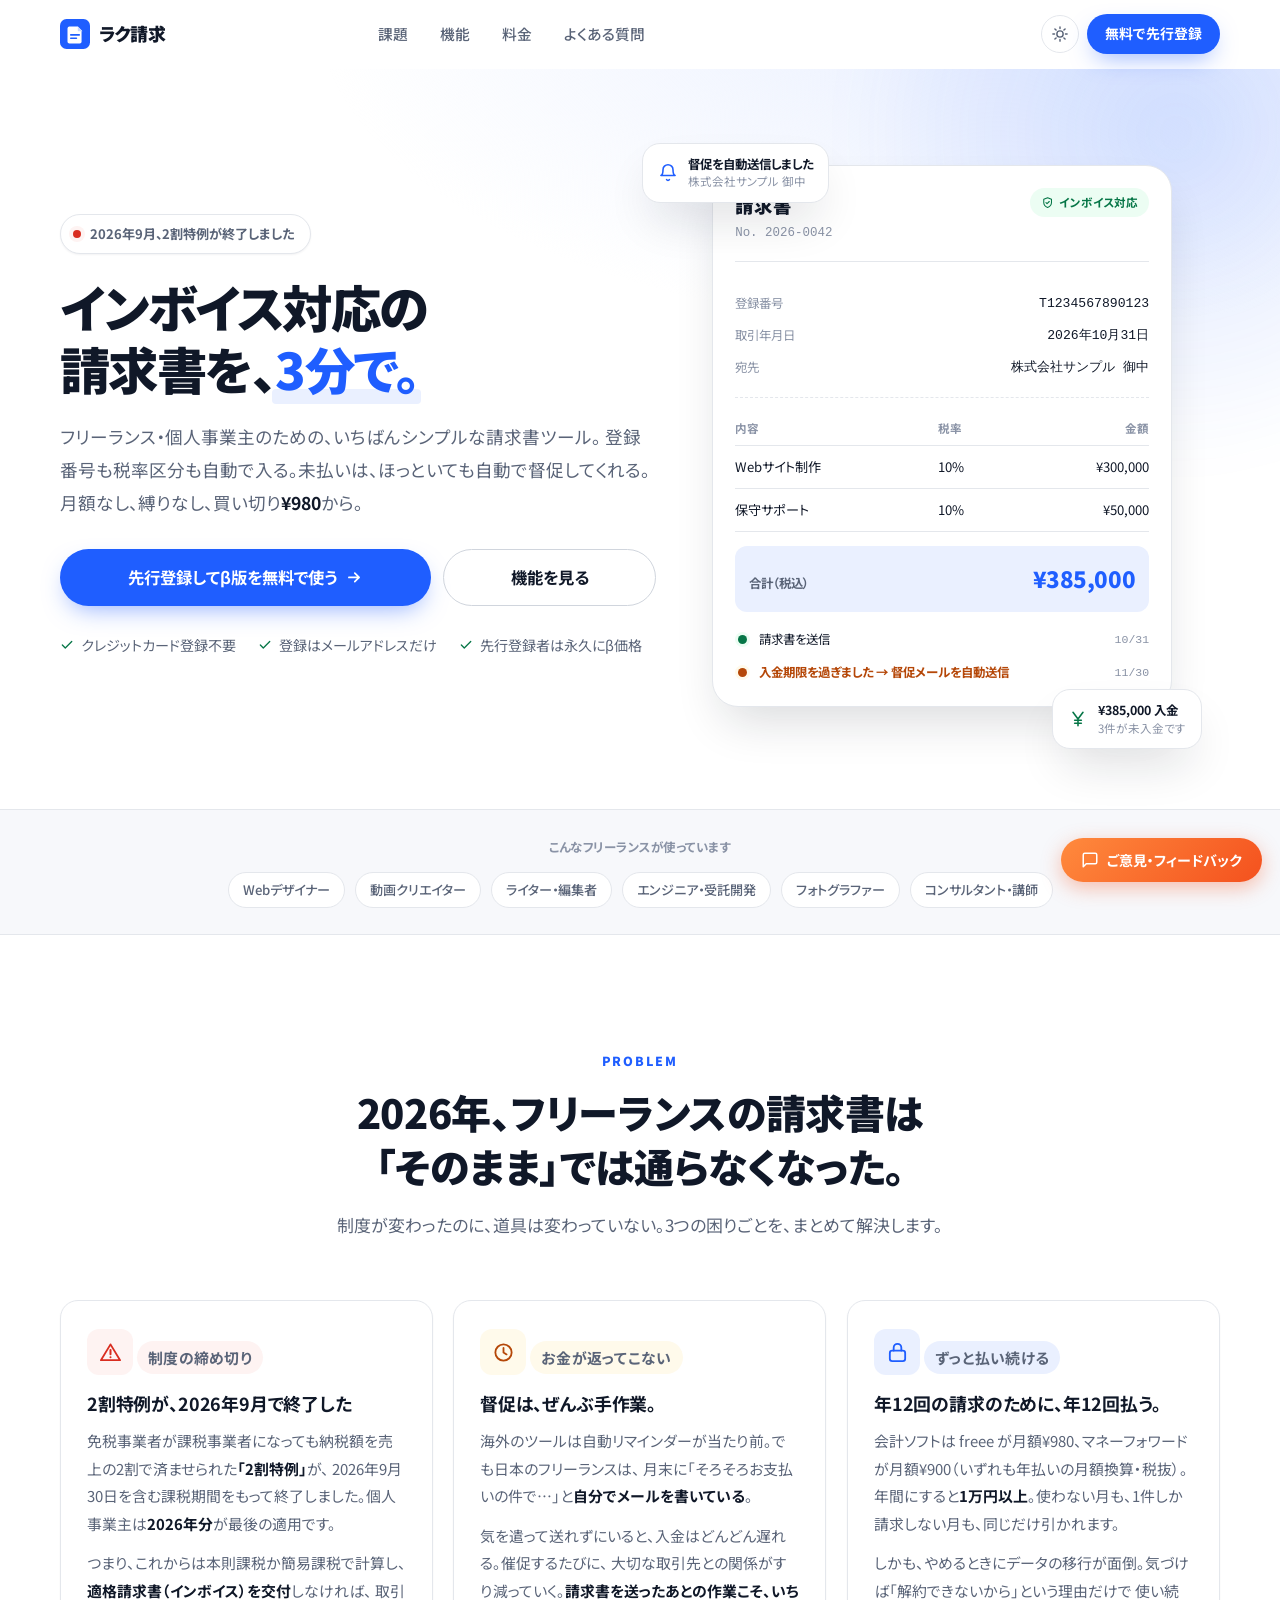
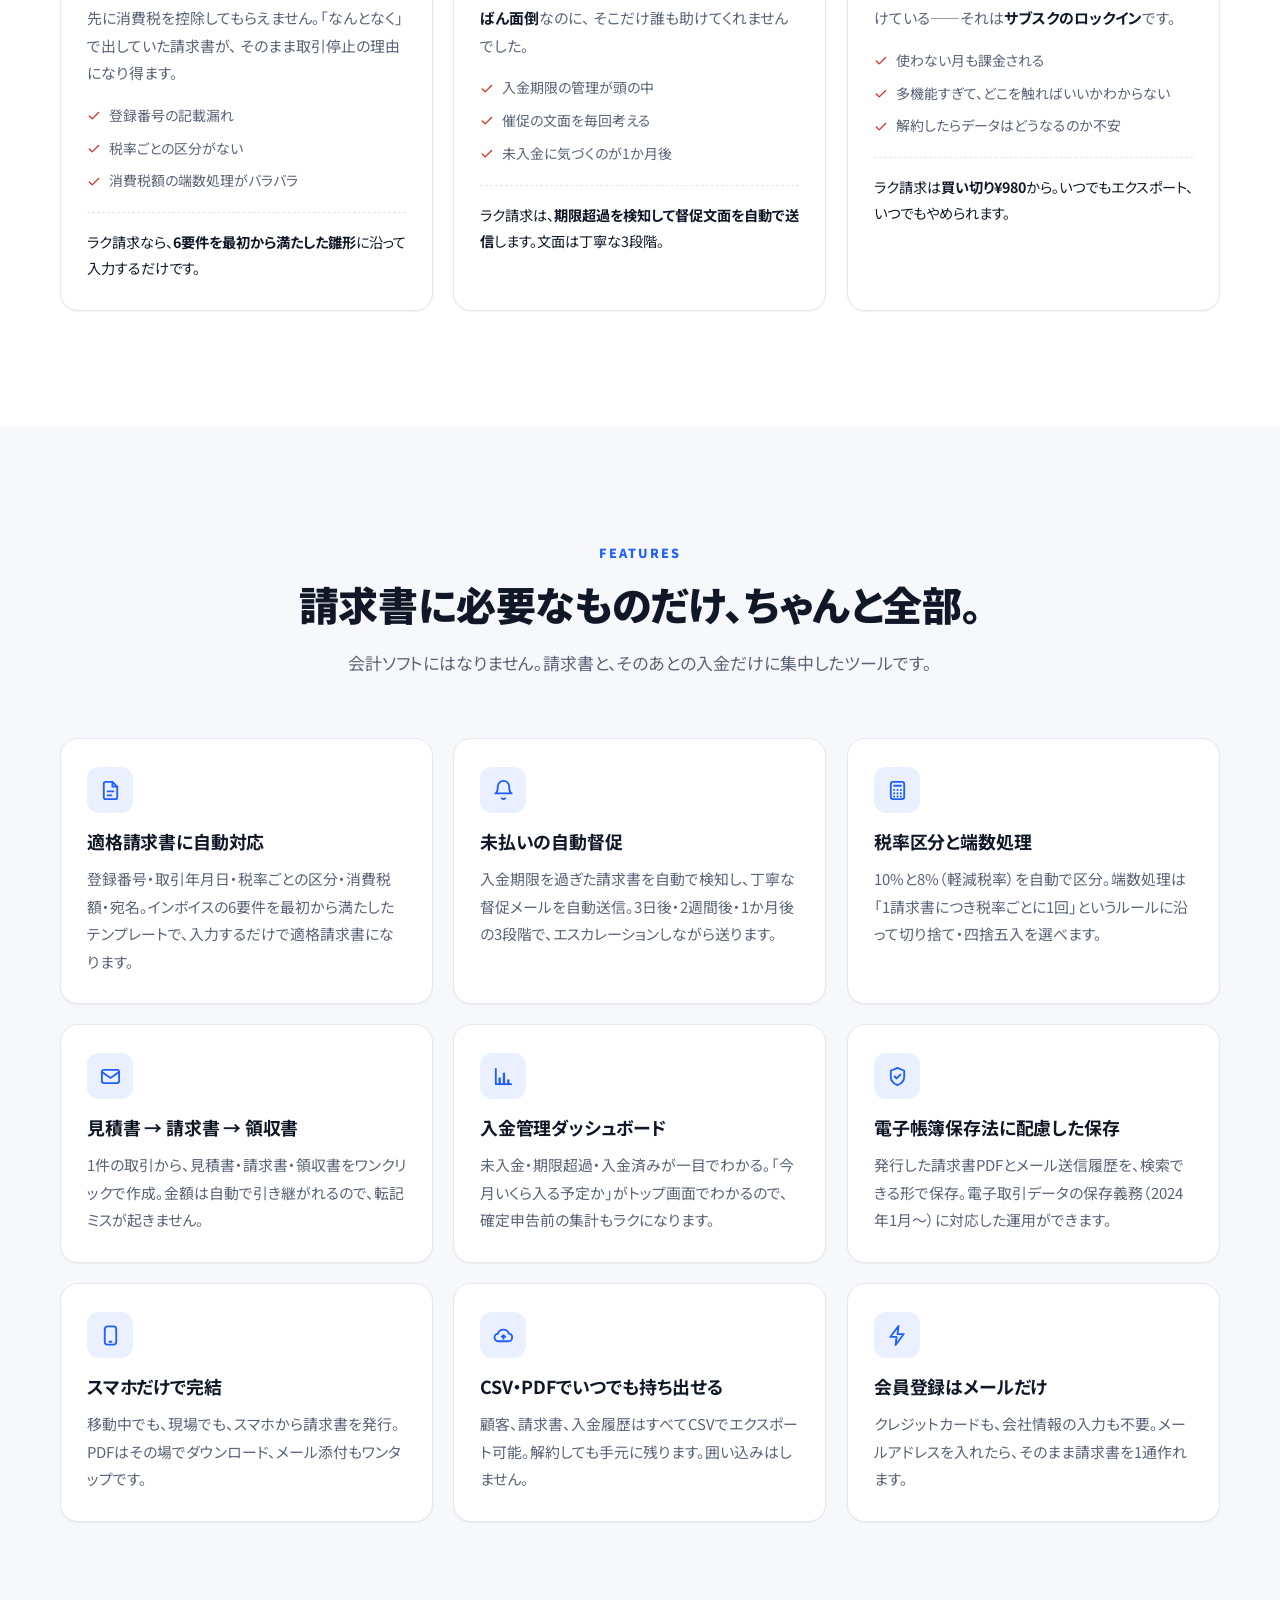
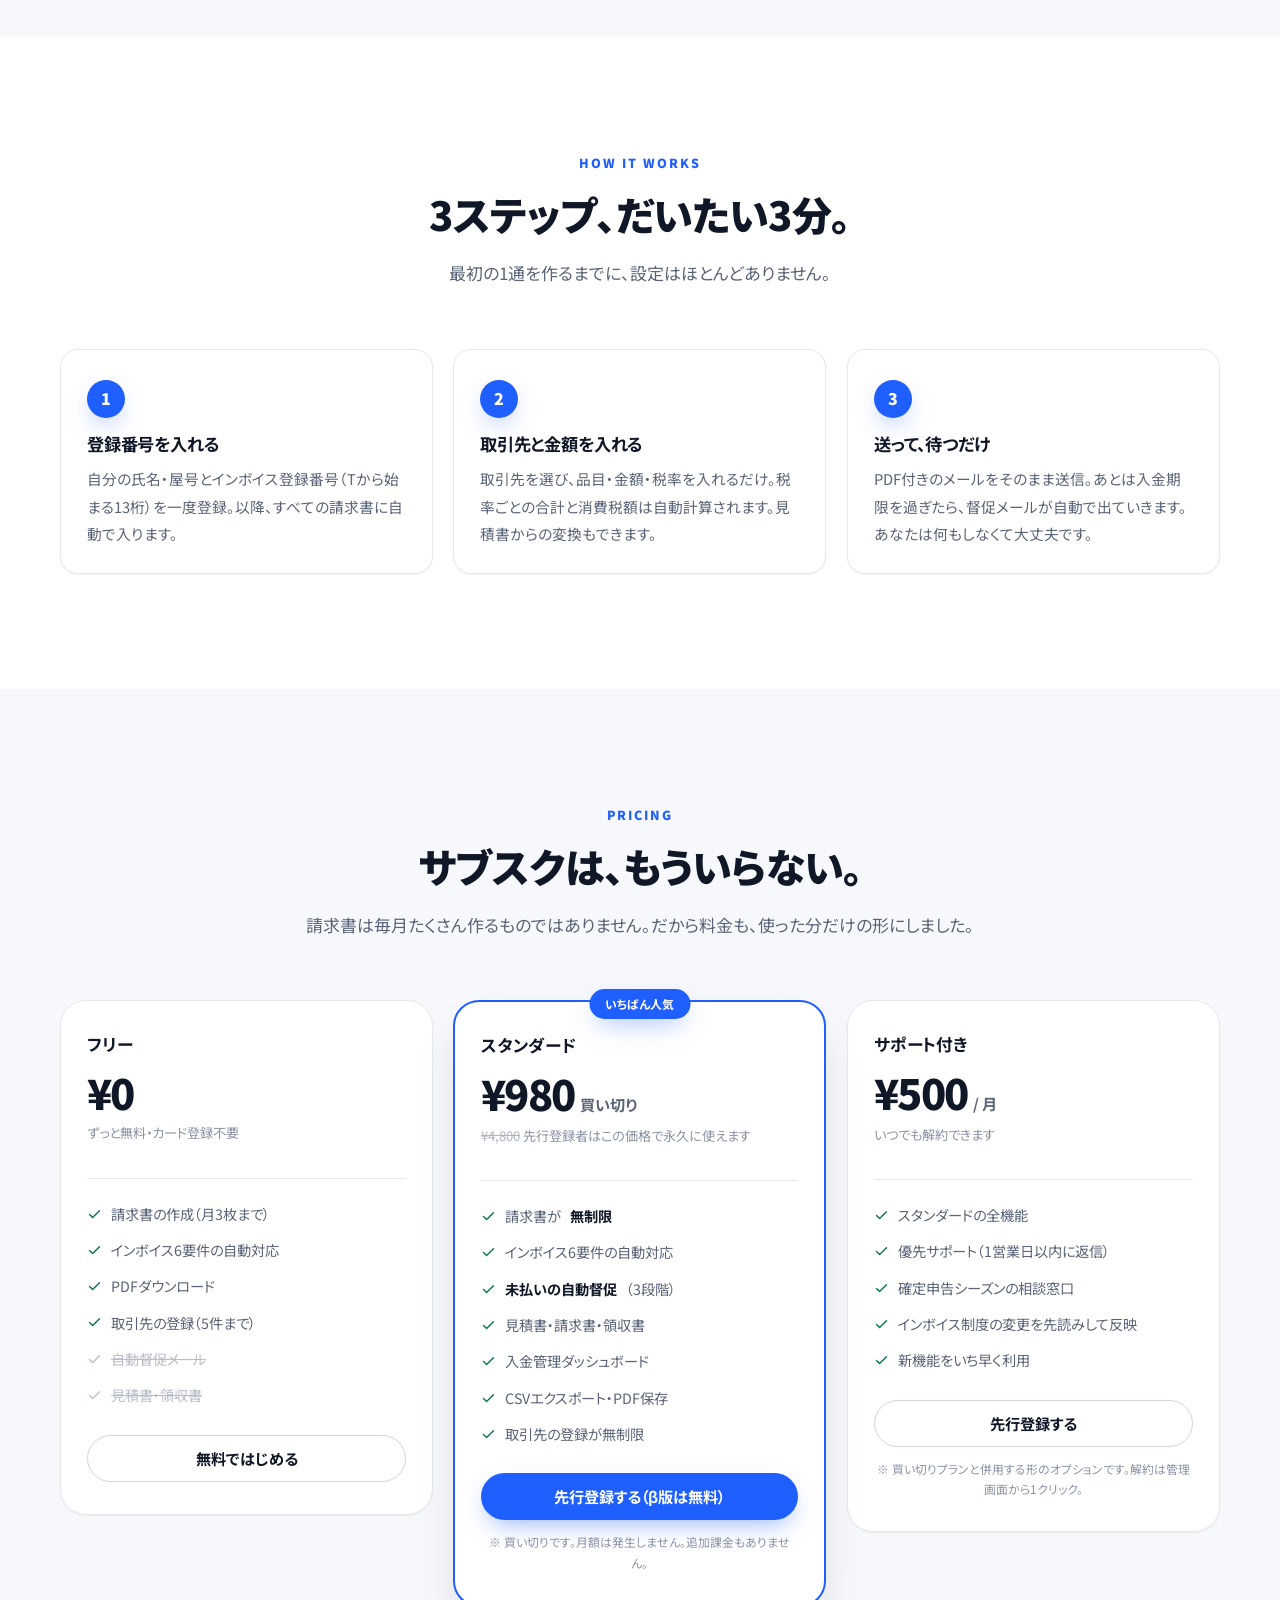
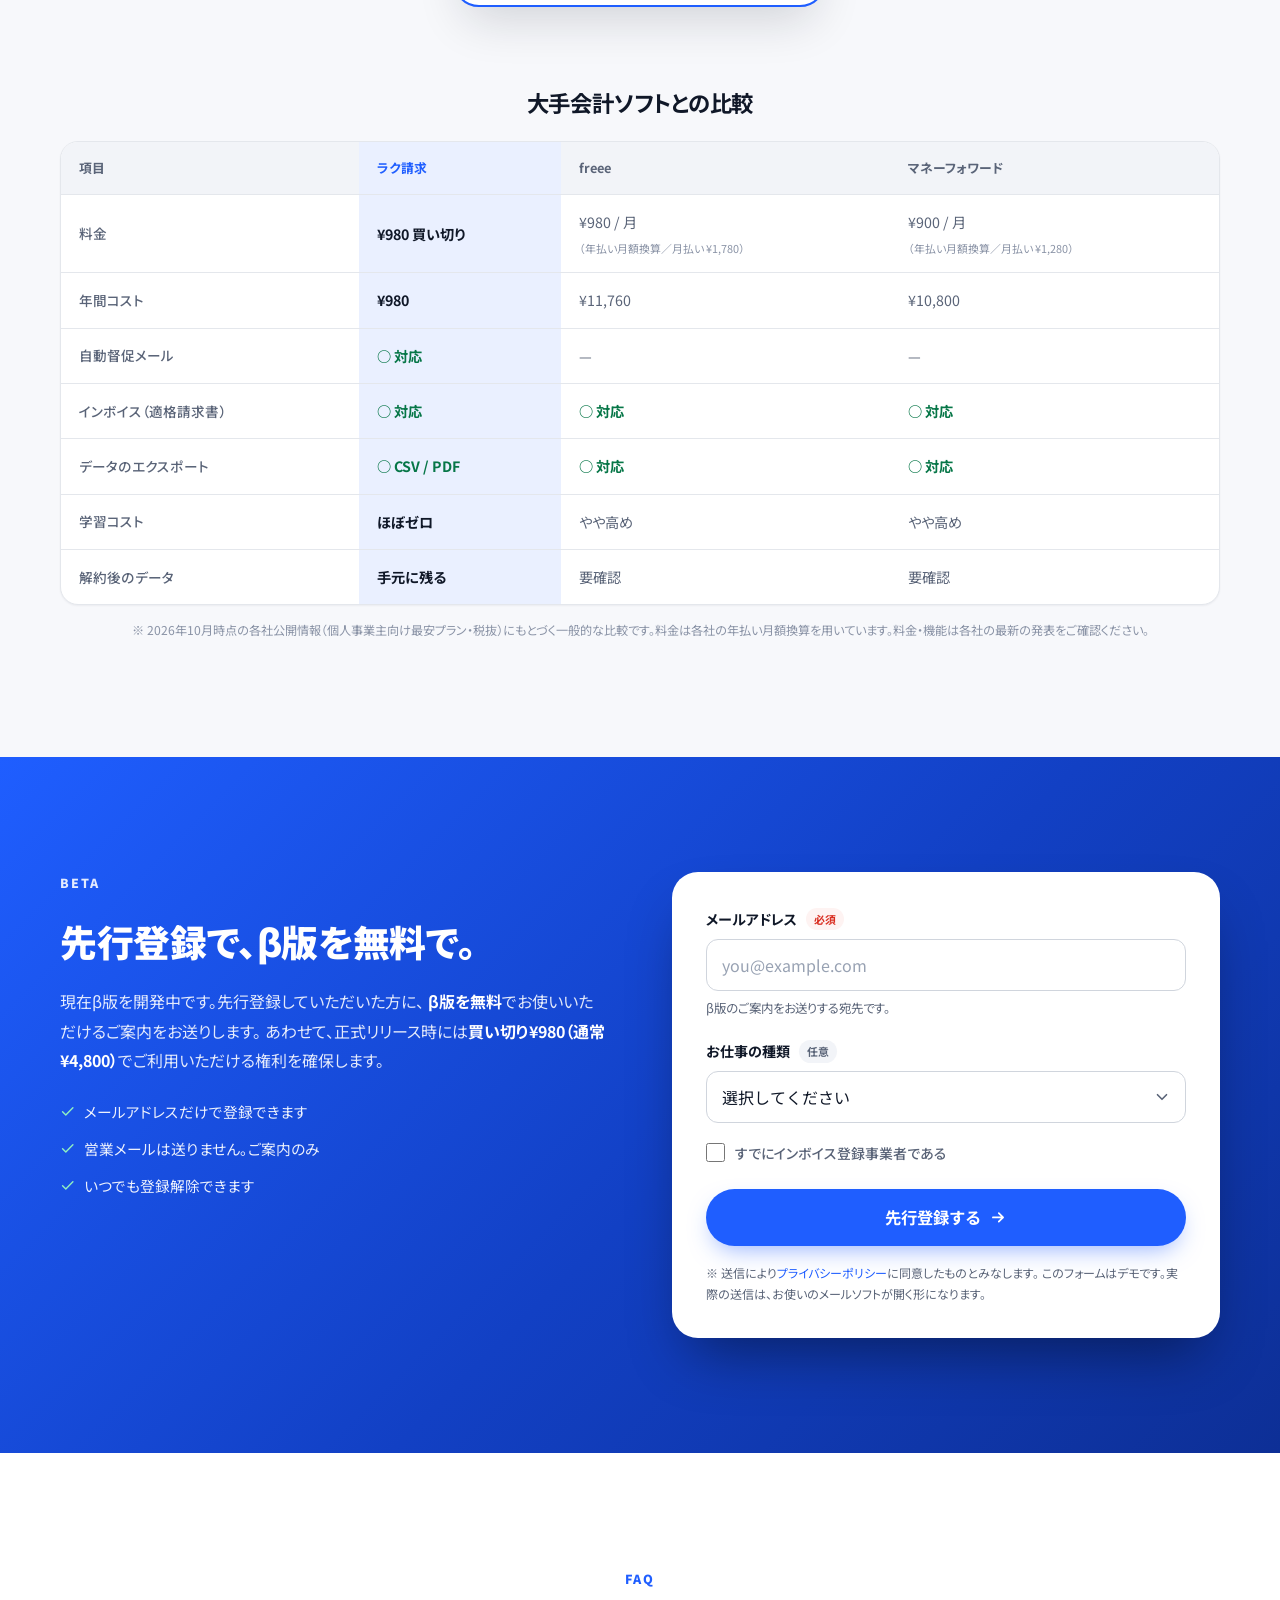
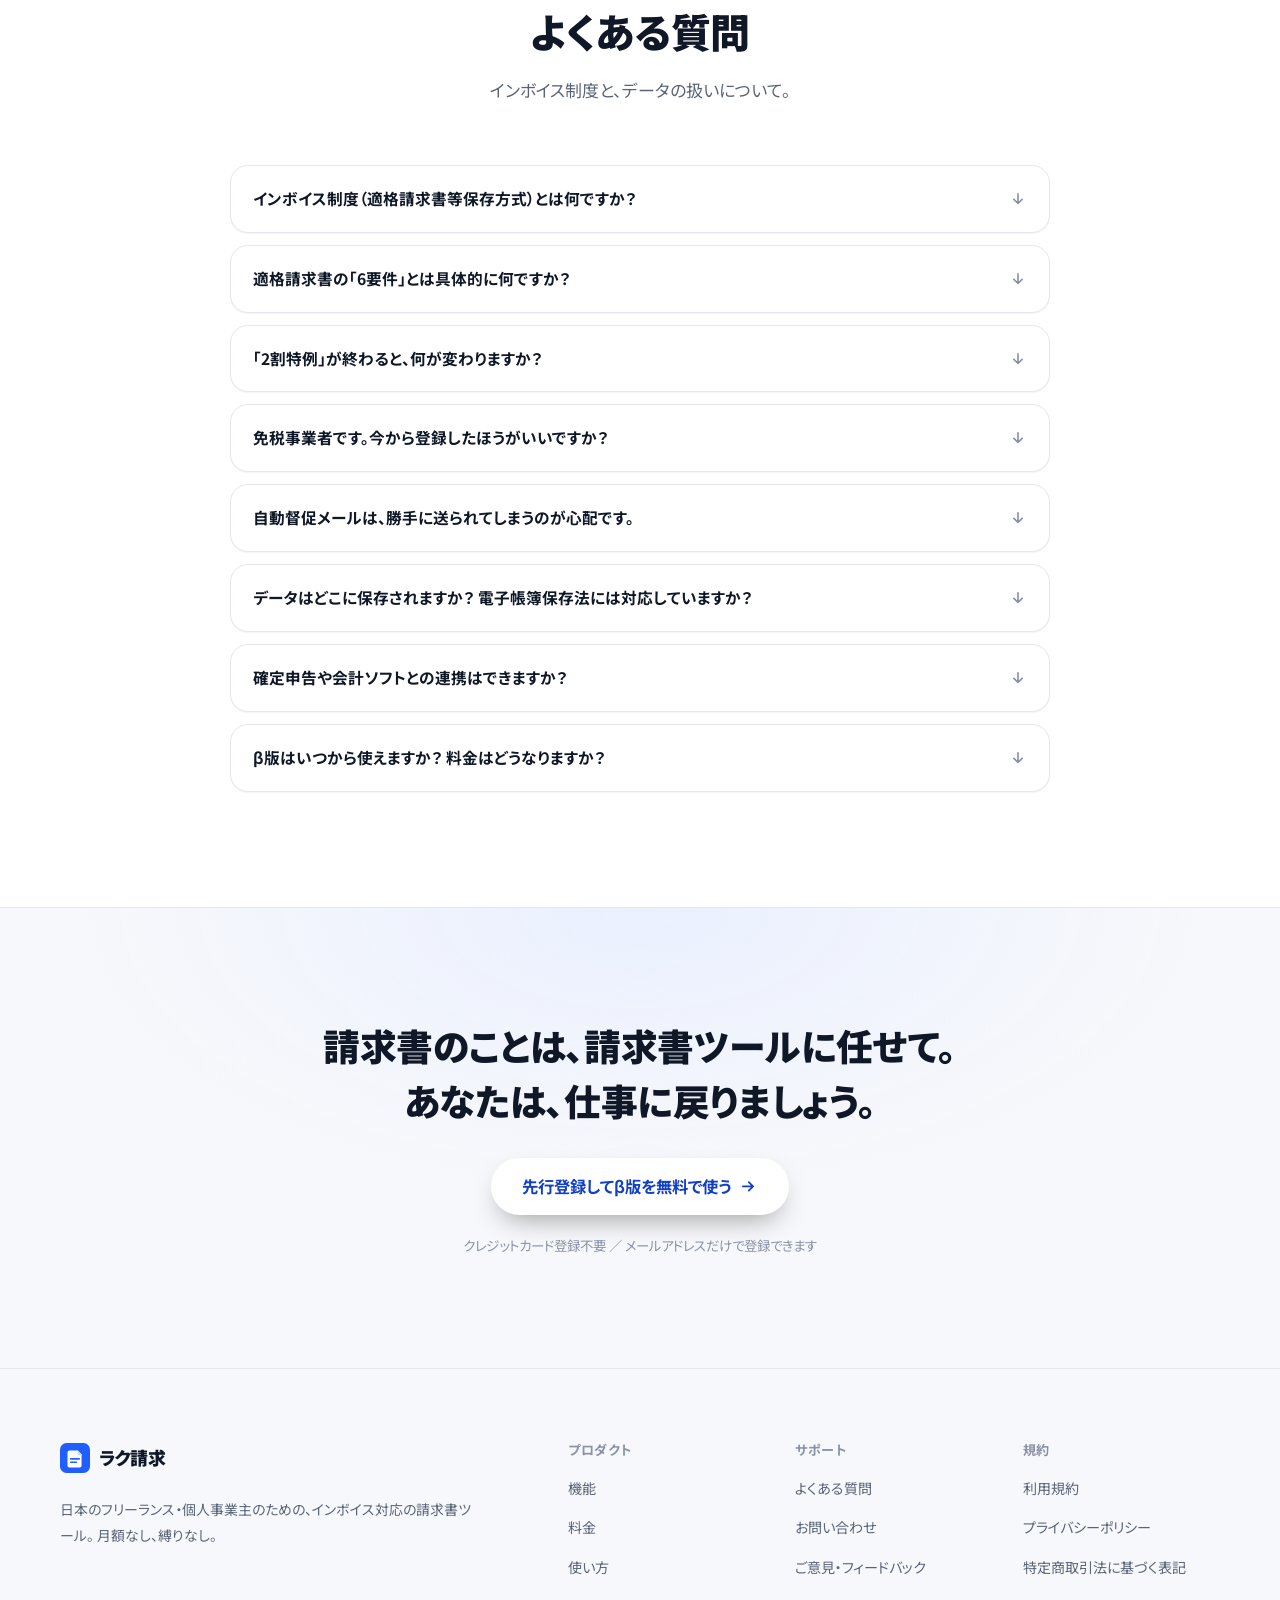
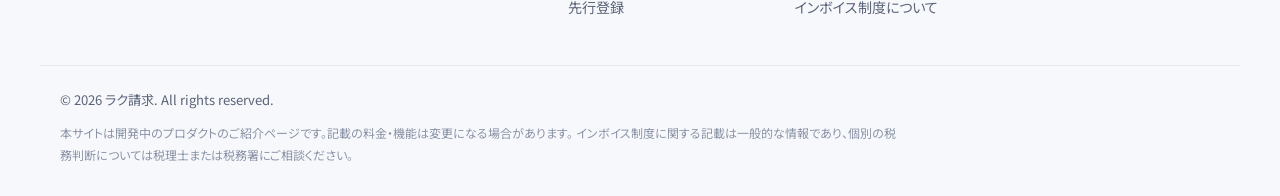
==== commit b86761d6: "添加右下角反馈悬浮按钮(FAB)，反馈入口更醒目" ====
--- a/index.html
+++ b/index.html
@@ -826,7 +826,7 @@
         <ul>
           <li><a href="#faq">よくある質問</a></li>
           <li><a href="mailto:contact@reveriel.com">お問い合わせ</a></li>
-          <li><a href="https://docs.google.com/forms/d/e/1FAIpQLSfHGUfgAlViT3TFiVtJi_EpJ4ioUpd9oGyaJ7rehEV-gBH_PA/viewform?usp=pp_url&amp;entry.758527617=%E3%83%A9%E3%82%AF%E8%AB%8B%E6%B1%82" target="_blank" rel="noopener">ご意見・フィードバック</a></li>
+          <li><a href="https://docs.google.com/forms/d/e/1FAIpQLSfHGUfgAlViT3TFiVtJi_EpJ4ioUpd9oGyaJ7rehEV-gBH_PA/viewform?usp=pp_url&amp;entry.1745177199=%E3%83%A9%E3%82%AF%E8%AB%8B%E6%B1%82" target="_blank" rel="noopener">ご意見・フィードバック</a></li>
           <li><a href="#faq">インボイス制度について</a></li>
         </ul>
       </div>
@@ -851,5 +851,10 @@
 </footer>
 
 <script src="script.js"></script>
+<!-- フィードバックFAB（右下固定・常時表示） -->
+<a href="https://docs.google.com/forms/d/e/1FAIpQLSfHGUfgAlViT3TFiVtJi_EpJ4ioUpd9oGyaJ7rehEV-gBH_PA/viewform?usp=pp_url&amp;entry.1745177199=%E3%83%A9%E3%82%AF%E8%AB%8B%E6%B1%82" target="_blank" rel="noopener" class="feedback-fab" aria-label="ご意見・フィードバックを送る">
+  <svg viewBox="0 0 24 24" fill="none" stroke="currentColor" stroke-width="2" stroke-linecap="round" stroke-linejoin="round" aria-hidden="true"><path d="M21 15a2 2 0 0 1-2 2H7l-4 4V5a2 2 0 0 1 2-2h14a2 2 0 0 1 2 2z"/></svg>
+  <span>ご意見・フィードバック</span>
+</a>
 </body>
 </html>
--- a/style.css
+++ b/style.css
@@ -1387,3 +1387,35 @@
   .faq-item { break-inside: avoid; }
   .faq-body { display: block !important; }
 }
+
+/* ===== フィードバックFAB（右下固定・常時表示） ===== */
+.feedback-fab {
+  position: fixed;
+  right: 18px;
+  bottom: 18px;
+  z-index: 10000;
+  display: inline-flex;
+  align-items: center;
+  gap: 8px;
+  padding: 13px 20px;
+  background: linear-gradient(135deg, #ff8a3d, #f4511e);
+  color: #fff !important;
+  border-radius: 999px;
+  box-shadow: 0 6px 20px rgba(244, 81, 30, 0.35);
+  font-size: 14px;
+  font-weight: 700;
+  line-height: 1;
+  text-decoration: none !important;
+  transition: transform 0.15s ease, box-shadow 0.15s ease;
+}
+.feedback-fab:hover {
+  transform: translateY(-3px);
+  box-shadow: 0 10px 28px rgba(244, 81, 30, 0.45);
+  color: #fff !important;
+}
+.feedback-fab:focus-visible { outline: 3px solid rgba(244, 81, 30, 0.5); outline-offset: 2px; }
+.feedback-fab svg { width: 18px; height: 18px; flex: none; }
+@media (max-width: 600px) {
+  .feedback-fab { right: 14px; bottom: 14px; padding: 11px 16px; font-size: 13px; }
+  .feedback-fab svg { width: 16px; height: 16px; }
+}
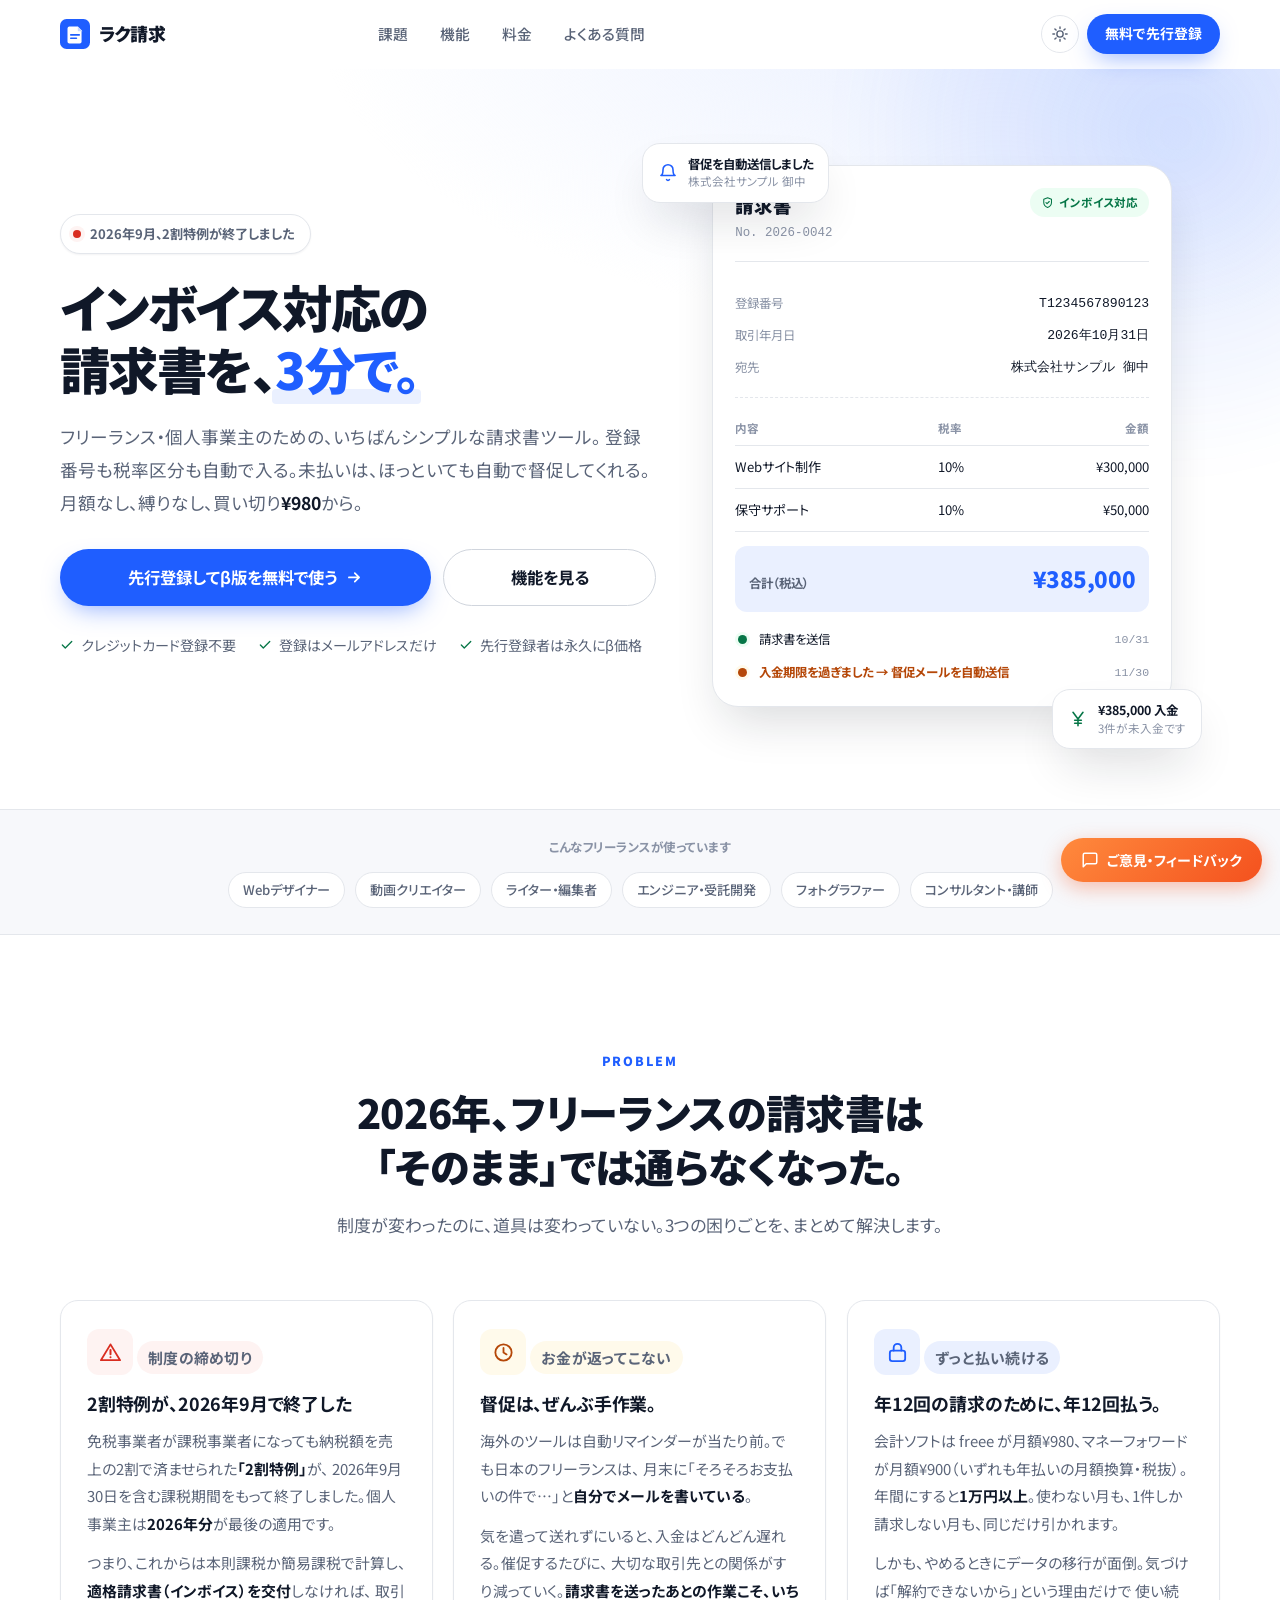
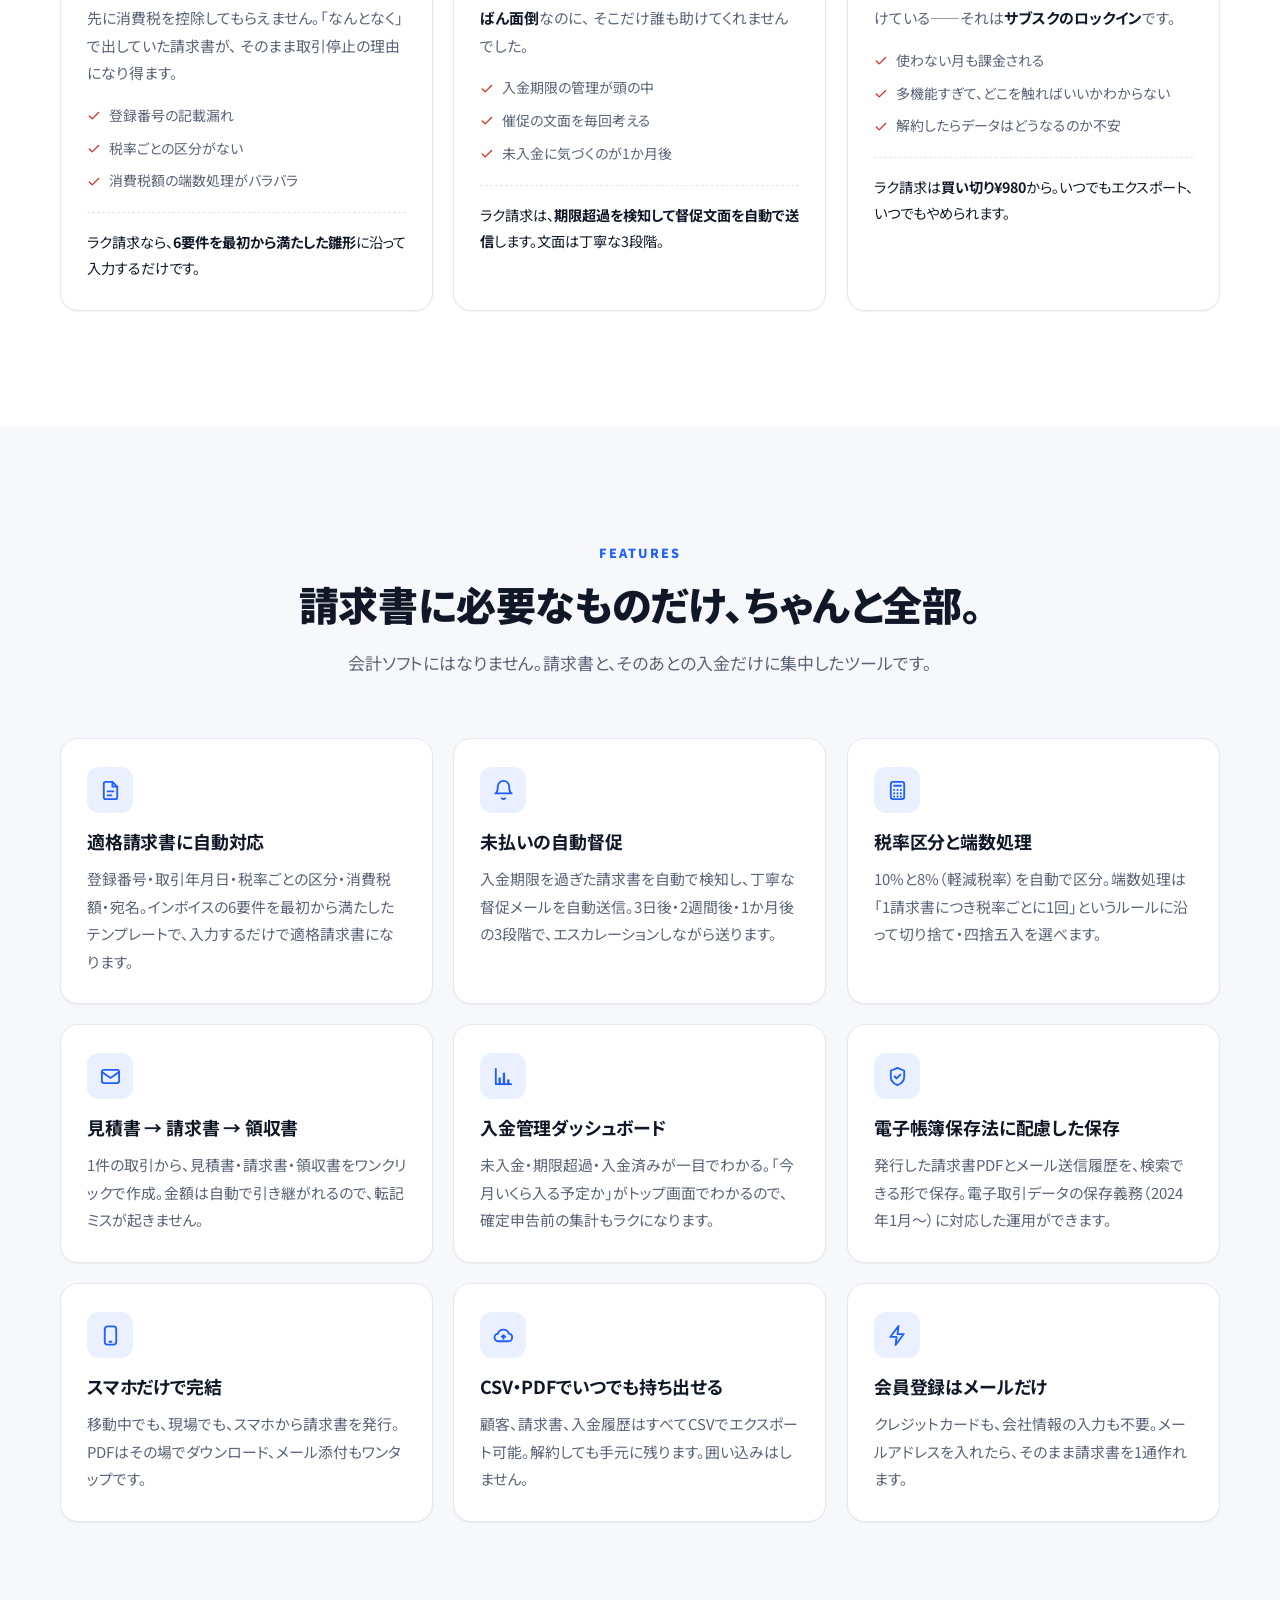
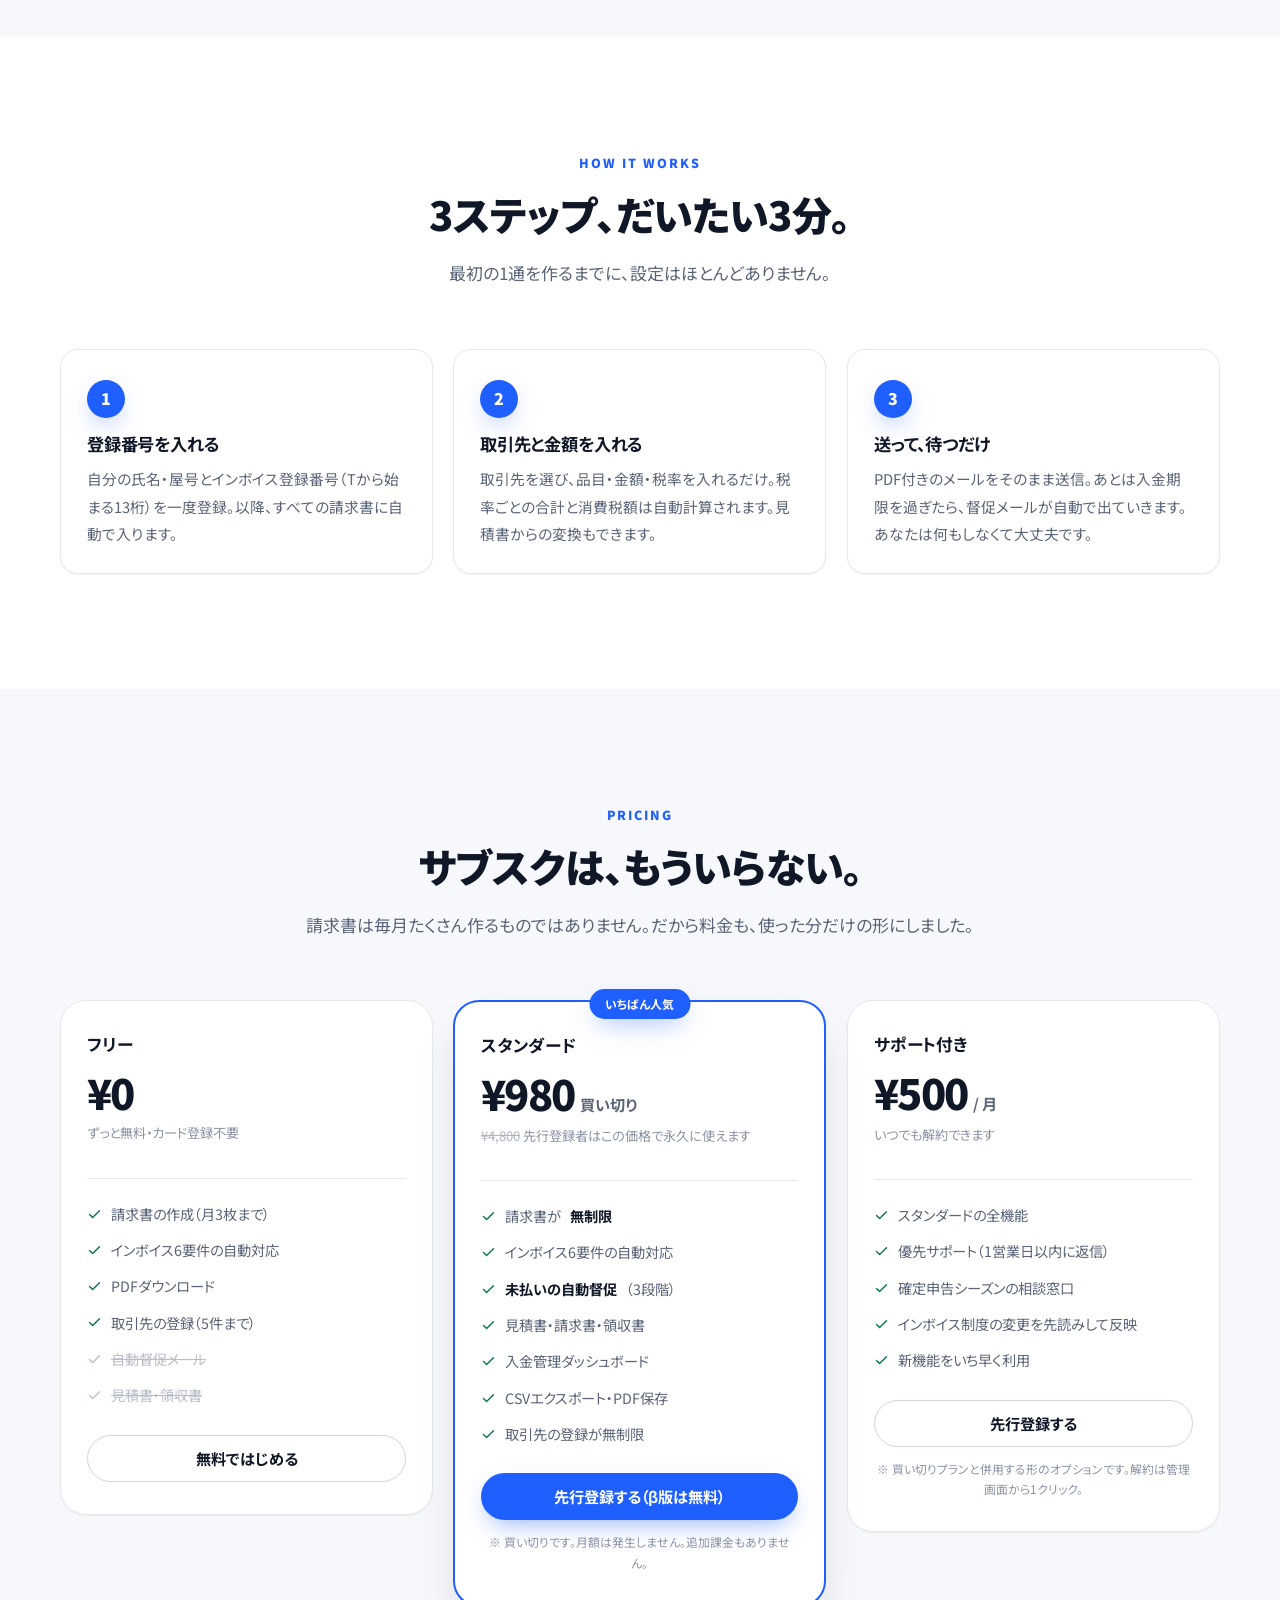
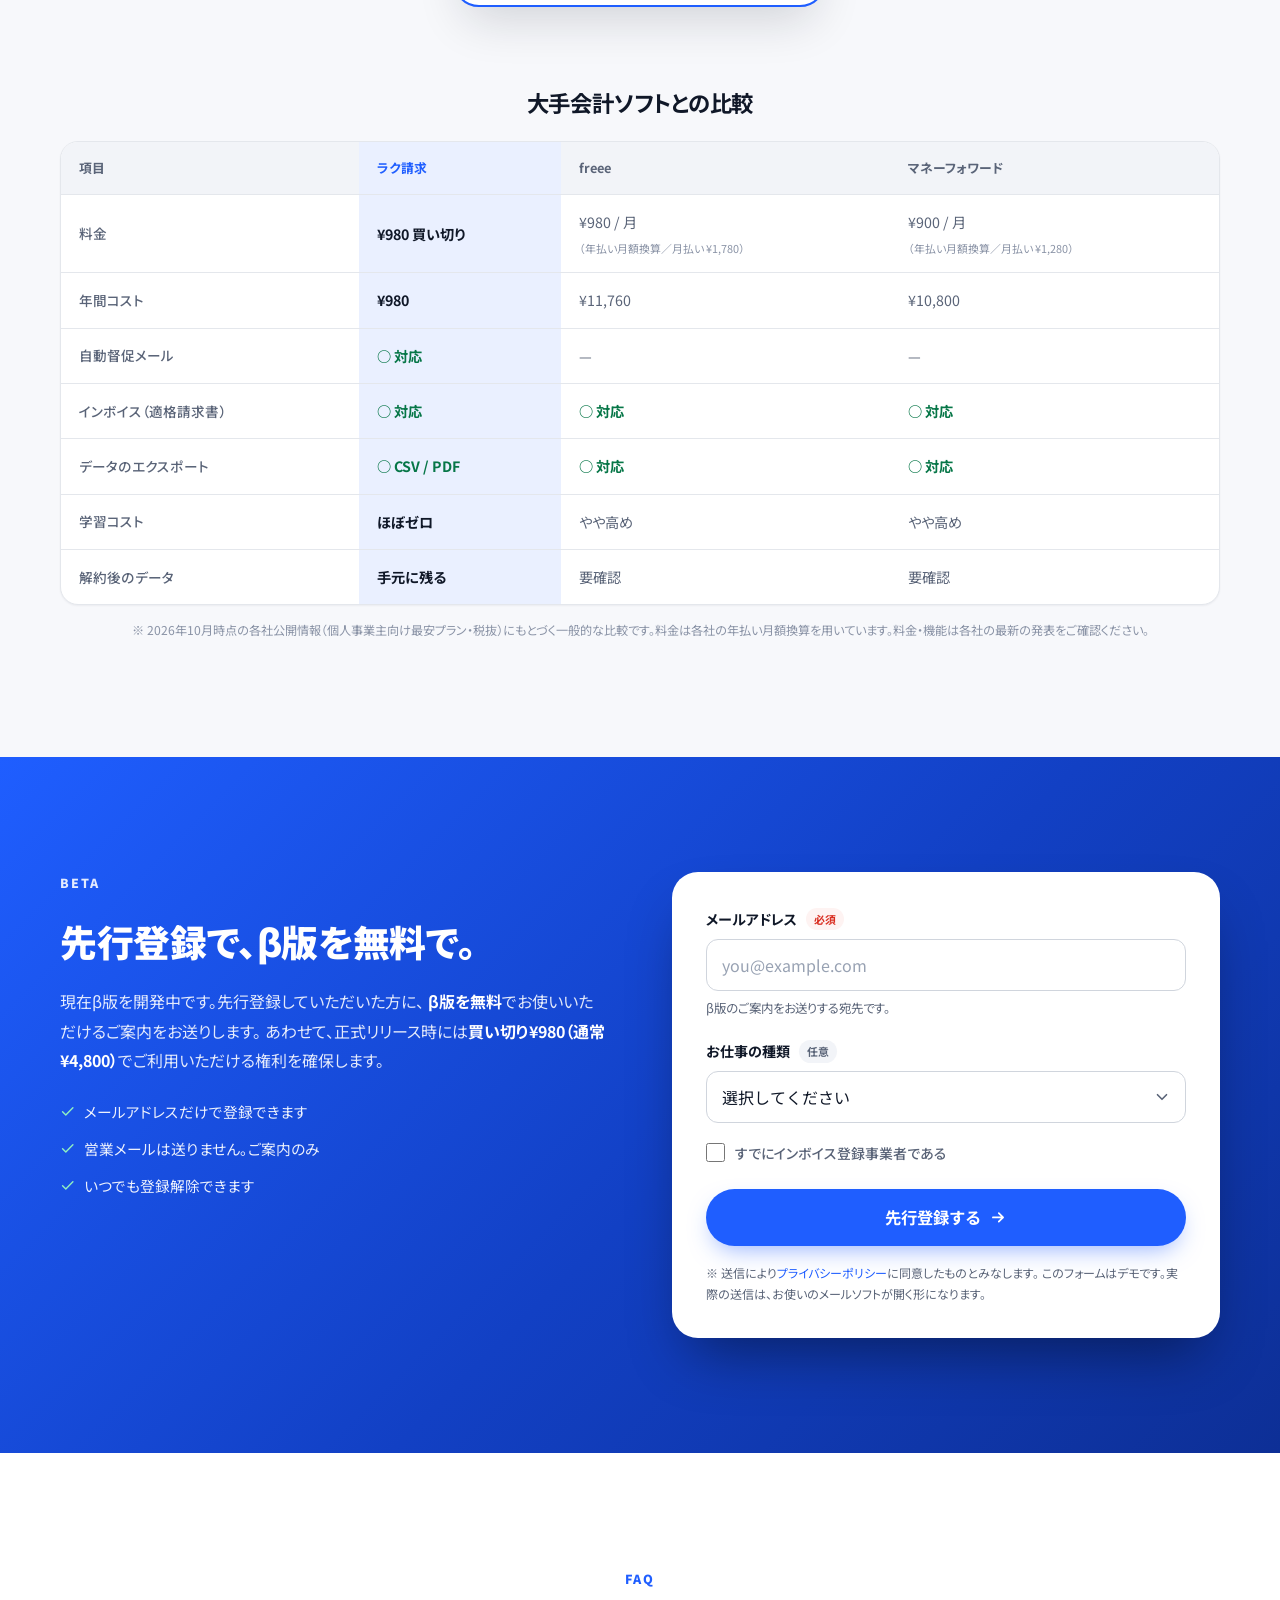
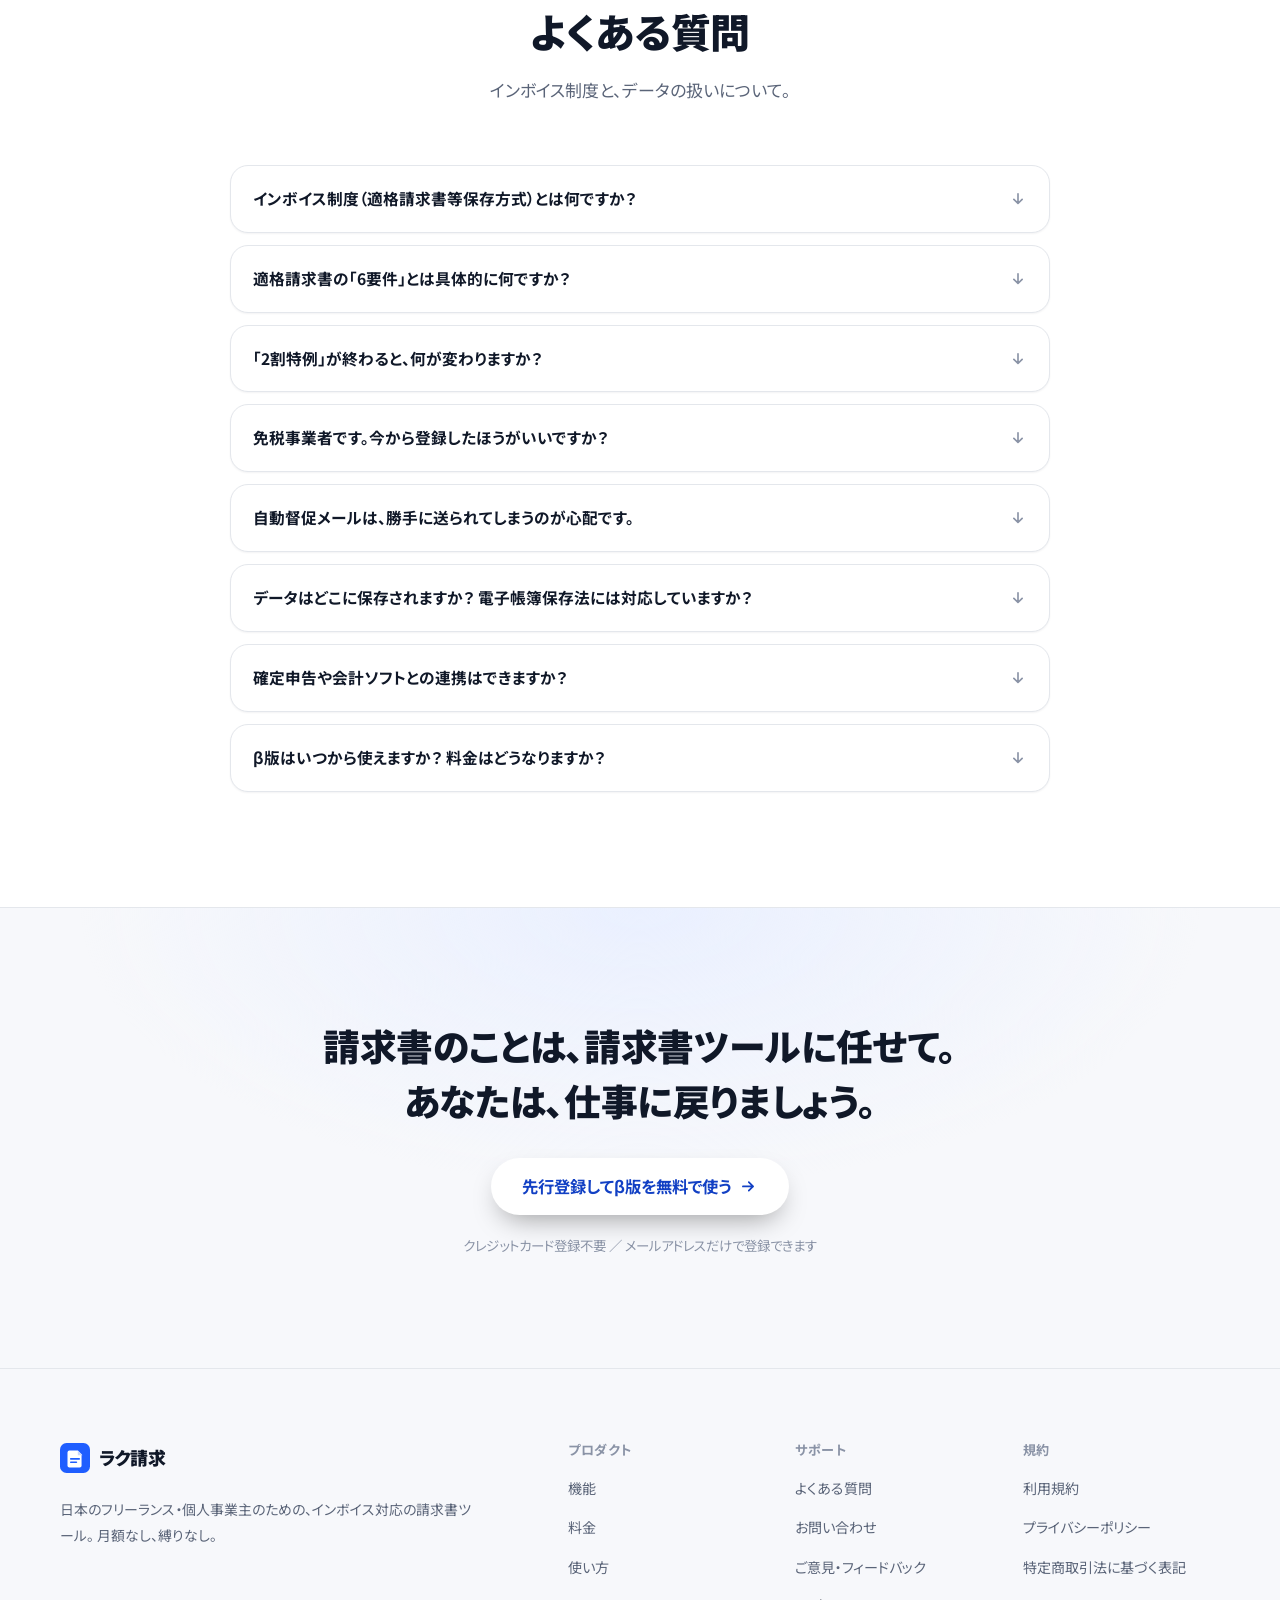
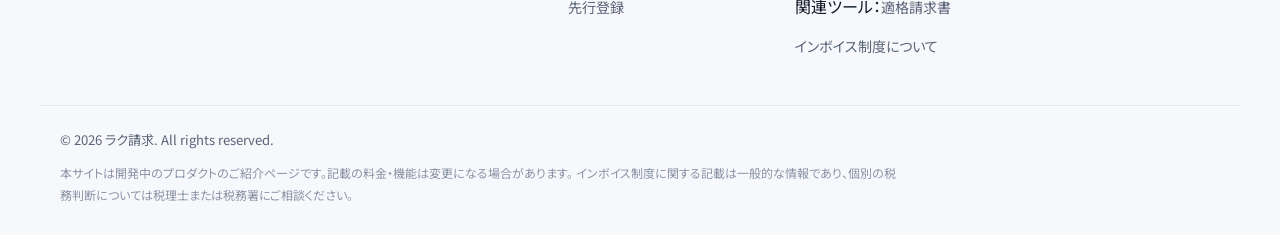
==== commit c84b98e3: "全站互链补全：関連ツール 链接到姊妹站" ====
--- a/index.html
+++ b/index.html
@@ -14,6 +14,9 @@
 <meta property="og:title" content="ラク請求｜インボイス対応の請求書を、3分で。">
 <meta property="og:description" content="適格請求書に自動対応。未払いの自動督促つき。買い切り¥980、月額なし・縛りなし。">
 <meta property="og:locale" content="ja_JP">
+<meta property="og:url" content="https://www.reveriel.com/japan-invoice-landing/">
+<link rel="canonical" href="https://www.reveriel.com/japan-invoice-landing/">
+<script type="application/ld+json">{"@context":"https://schema.org","@graph":[{"@type":"Product","name":"ラク請求","url":"https://www.reveriel.com/japan-invoice-landing/","description":"インボイス制度（適格請求書）に自動対応し、未払いの自動督促つきの、フリーランス・個人事業主のための請求書ツール。","brand":{"@type":"Brand","name":"ラク請求"},"offers":{"@type":"Offer","price":"980","priceCurrency":"JPY","availability":"https://schema.org/InStock"}}]}</script>
 <meta name="twitter:card" content="summary_large_image">
 
 <!-- Favicon（インラインSVG / data URI） -->
@@ -827,6 +830,7 @@
           <li><a href="#faq">よくある質問</a></li>
           <li><a href="mailto:contact@reveriel.com">お問い合わせ</a></li>
           <li><a href="https://docs.google.com/forms/d/e/1FAIpQLSfHGUfgAlViT3TFiVtJi_EpJ4ioUpd9oGyaJ7rehEV-gBH_PA/viewform?usp=pp_url&amp;entry.1745177199=%E3%83%A9%E3%82%AF%E8%AB%8B%E6%B1%82" target="_blank" rel="noopener">ご意見・フィードバック</a></li>
+          <li>関連ツール：<a href="https://www.reveriel.com/japan-invoice-pdf/">適格請求書</a></li>
           <li><a href="#faq">インボイス制度について</a></li>
         </ul>
       </div>
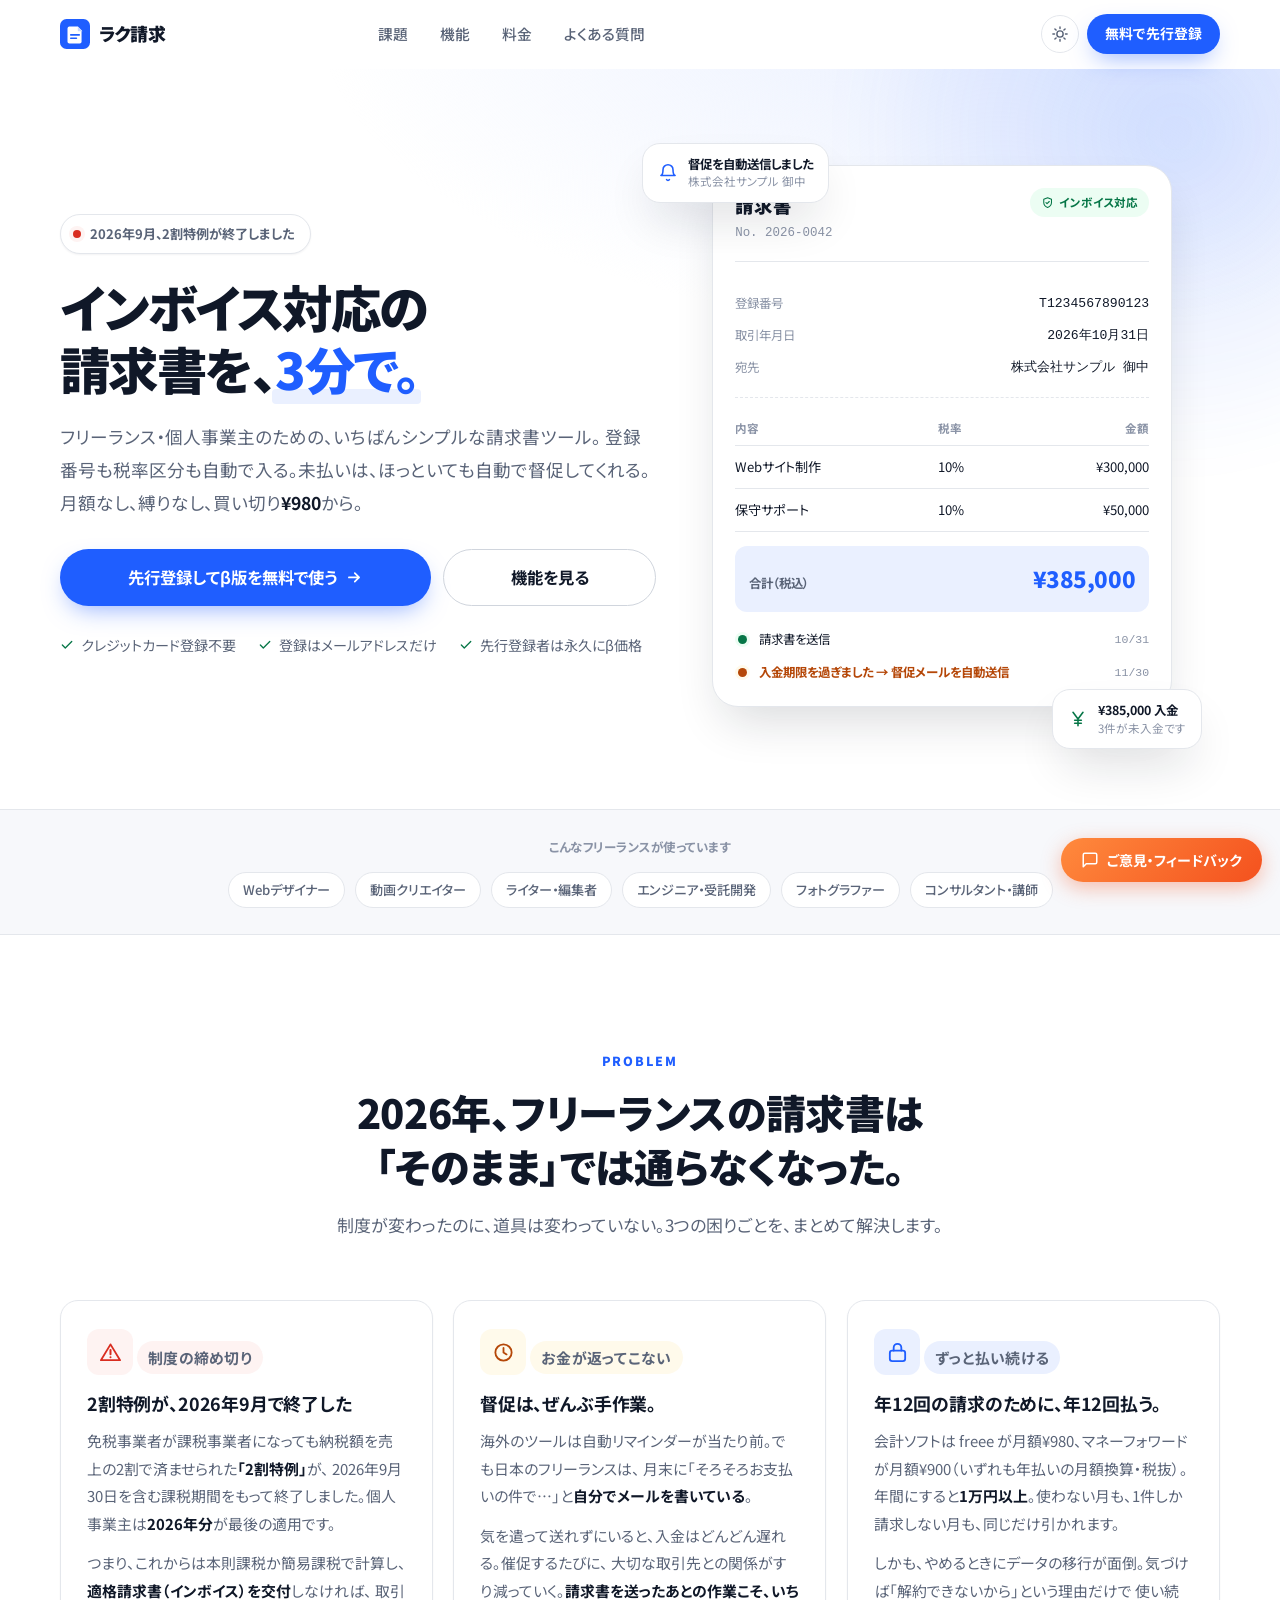
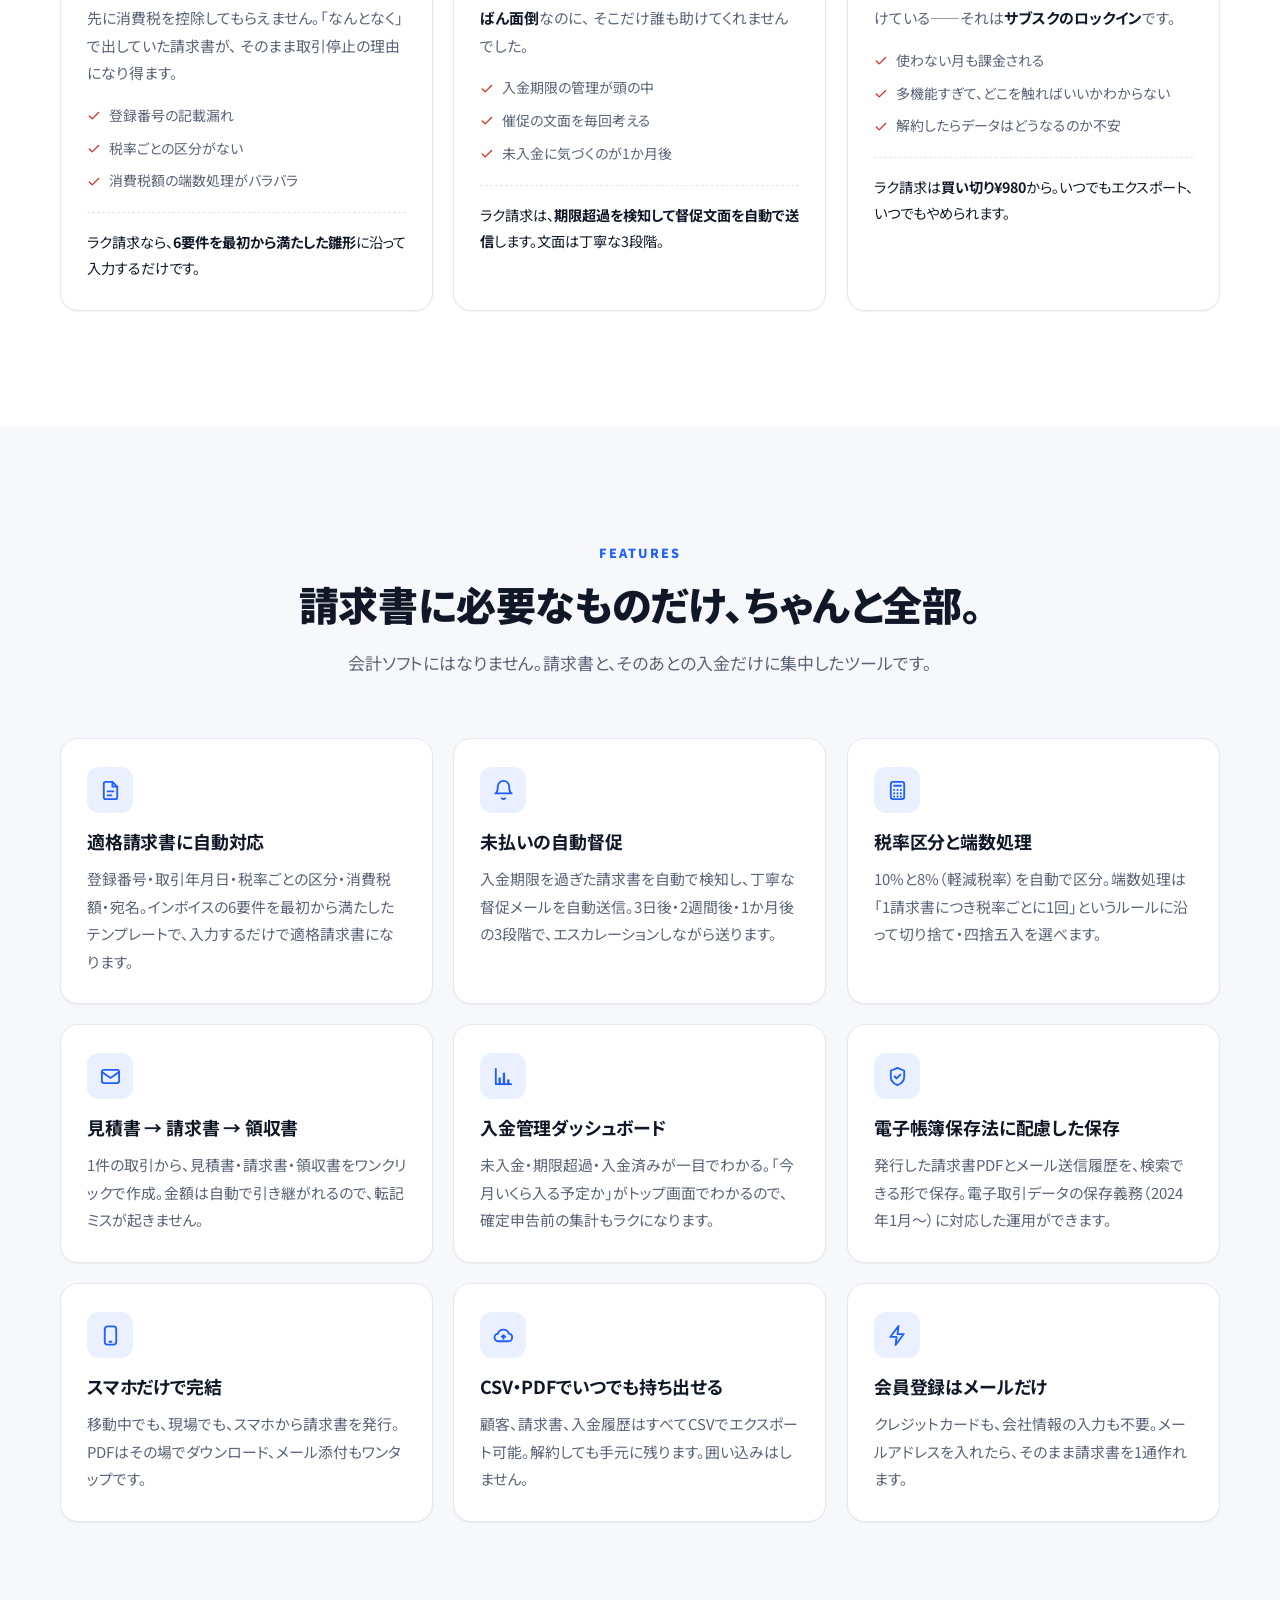
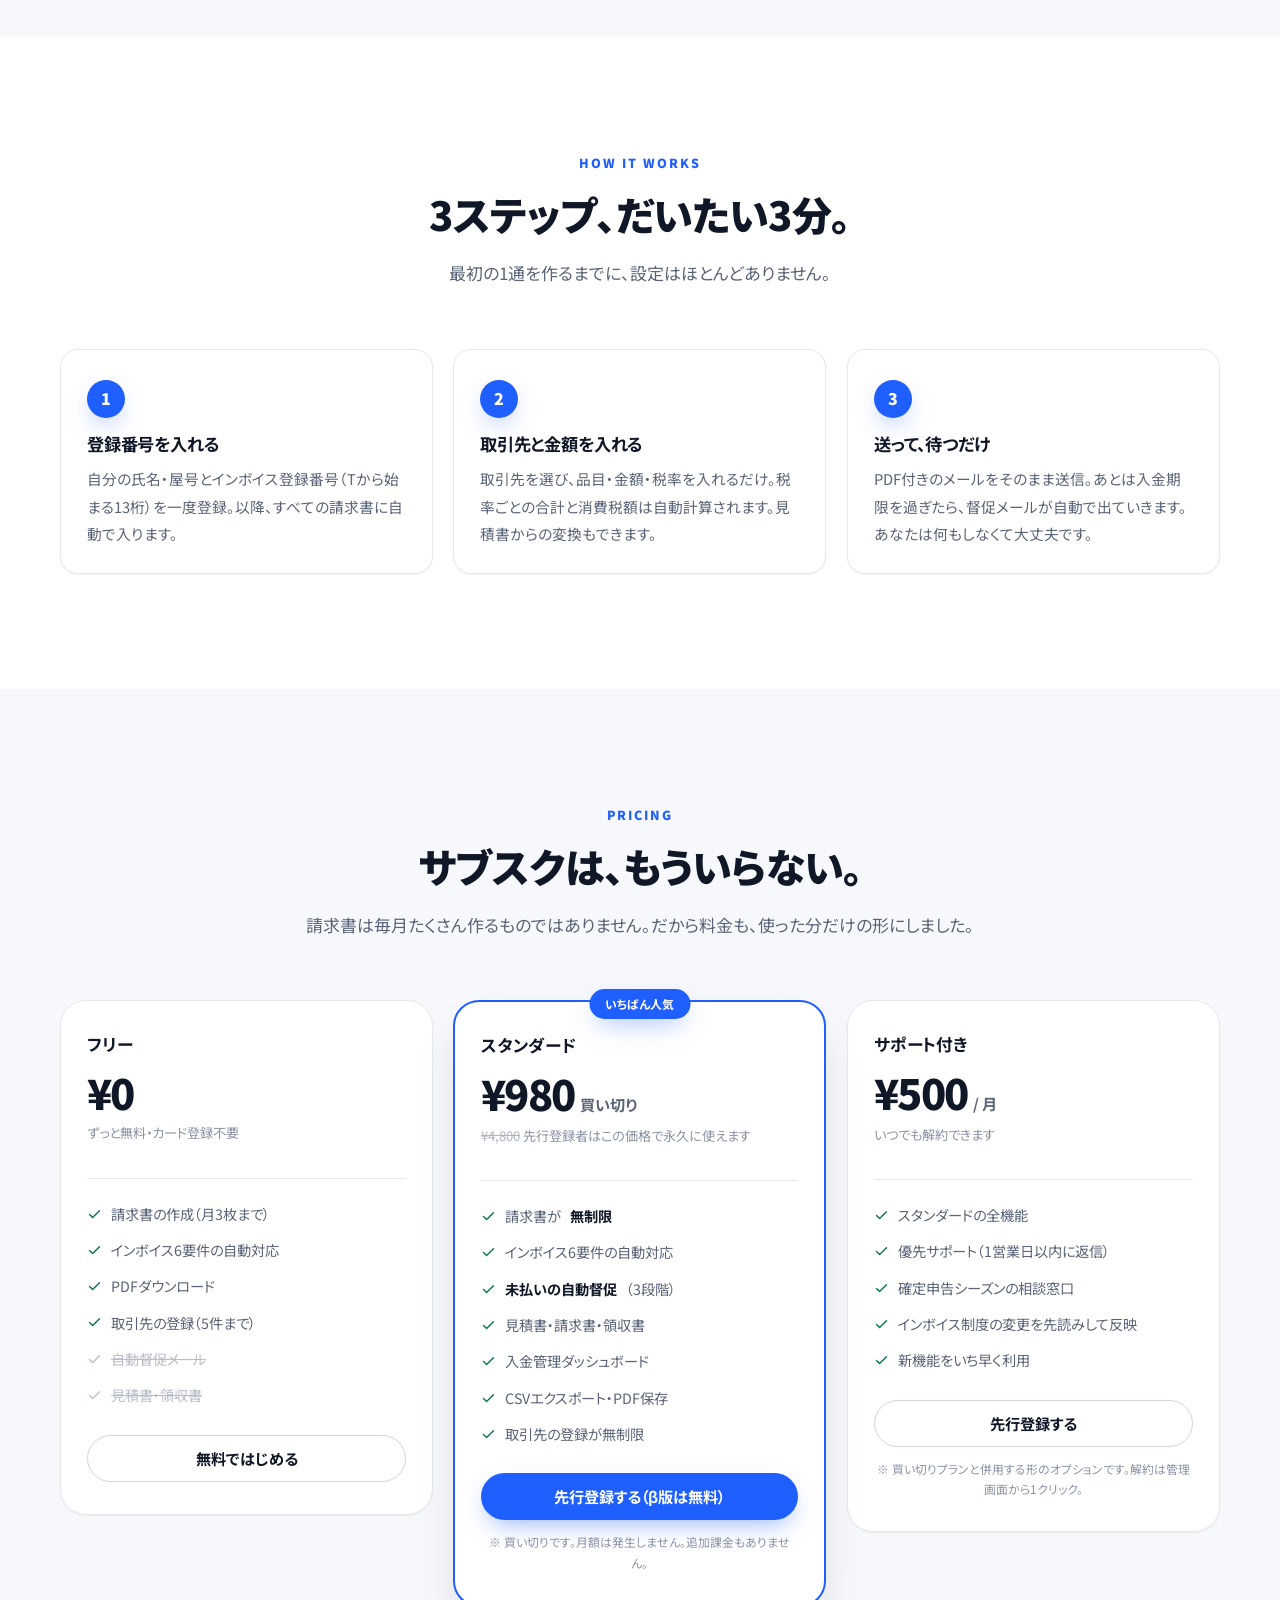
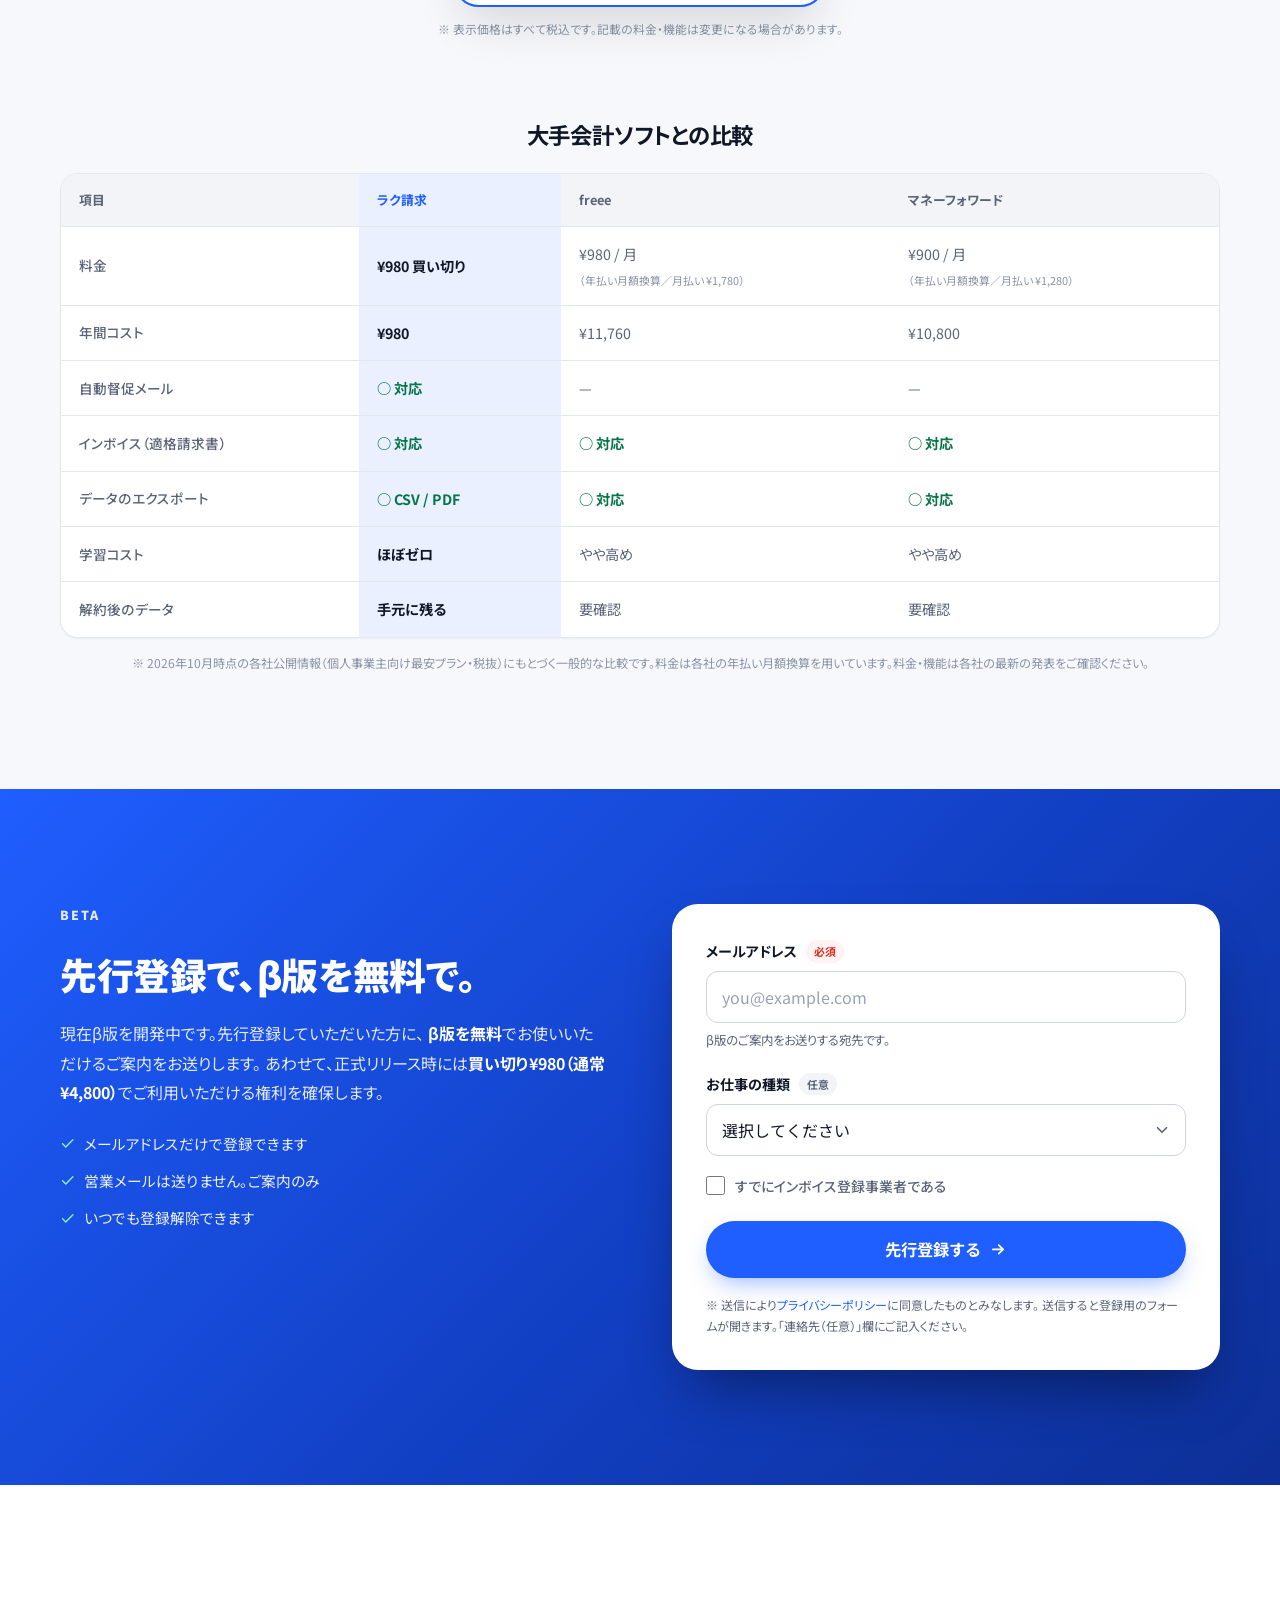
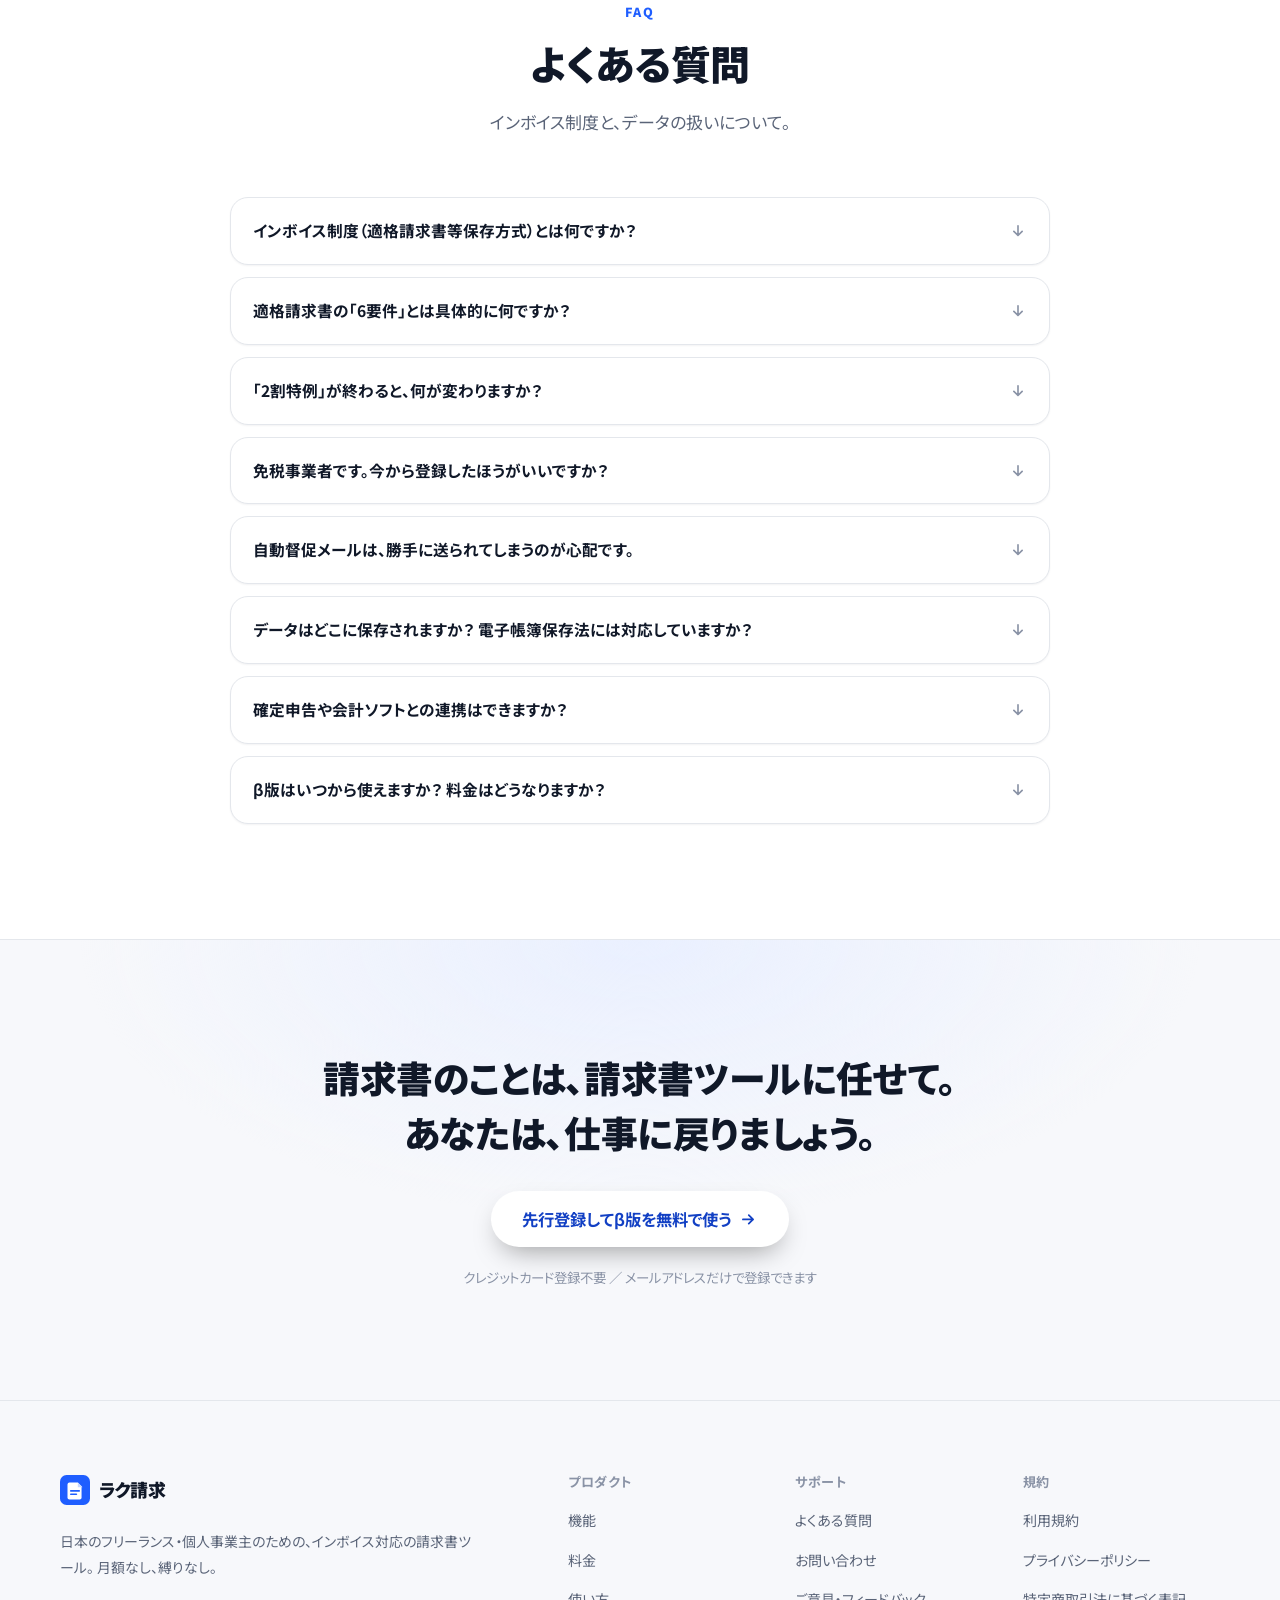
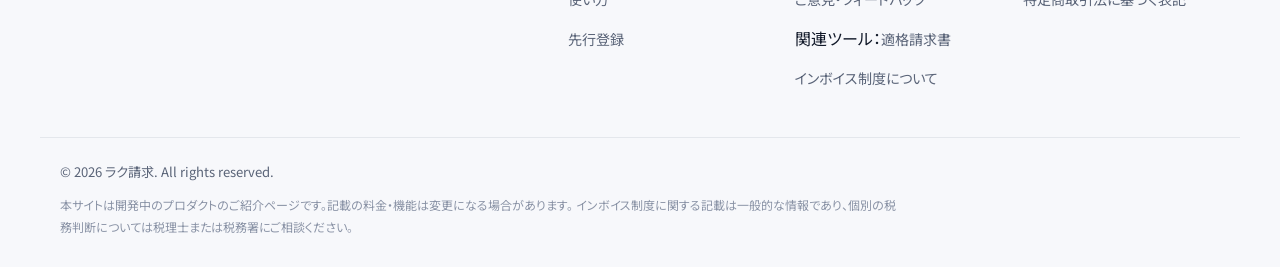
==== commit aaf0fa25: "PM迭代：补隐私政策/运营者信息/SEO教程页+联盟区块+跨站CTA按钮配色修复" ====
--- a/index.html
+++ b/index.html
@@ -15,6 +15,10 @@
 <meta property="og:description" content="適格請求書に自動対応。未払いの自動督促つき。買い切り¥980、月額なし・縛りなし。">
 <meta property="og:locale" content="ja_JP">
 <meta property="og:url" content="https://www.reveriel.com/japan-invoice-landing/">
+<meta property="og:image" content="https://www.reveriel.com/japan-invoice-landing/og-image.png">
+<meta property="og:image:width" content="1200">
+<meta property="og:image:height" content="630">
+<meta name="twitter:image" content="https://www.reveriel.com/japan-invoice-landing/og-image.png">
 <link rel="canonical" href="https://www.reveriel.com/japan-invoice-landing/">
 <script type="application/ld+json">{"@context":"https://schema.org","@graph":[{"@type":"Product","name":"ラク請求","url":"https://www.reveriel.com/japan-invoice-landing/","description":"インボイス制度（適格請求書）に自動対応し、未払いの自動督促つきの、フリーランス・個人事業主のための請求書ツール。","brand":{"@type":"Brand","name":"ラク請求"},"offers":{"@type":"Offer","price":"980","priceCurrency":"JPY","availability":"https://schema.org/InStock"}}]}</script>
 <meta name="twitter:card" content="summary_large_image">
@@ -470,6 +474,8 @@
         </article>
 
       </div>
+
+      <p class="price-fine">※ 表示価格はすべて税込です。記載の料金・機能は変更になる場合があります。</p>
 
       <!-- 比較表 -->
       <div class="compare-wrap">
@@ -595,7 +601,7 @@
 
         <p class="form-fine">
           ※ 送信により<a href="privacy.html">プライバシーポリシー</a>に同意したものとみなします。
-          このフォームはデモです。実際の送信は、お使いのメールソフトが開く形になります。
+          送信すると登録用のフォームが開きます。「連絡先（任意）」欄にご記入ください。
         </p>
       </form>
     </div>
@@ -828,7 +834,7 @@
         <h3>サポート</h3>
         <ul>
           <li><a href="#faq">よくある質問</a></li>
-          <li><a href="mailto:contact@reveriel.com">お問い合わせ</a></li>
+          <li><a href="https://docs.google.com/forms/d/e/1FAIpQLSfHGUfgAlViT3TFiVtJi_EpJ4ioUpd9oGyaJ7rehEV-gBH_PA/viewform?usp=pp_url&amp;entry.1745177199=%E3%83%A9%E3%82%AF%E8%AB%8B%E6%B1%82" target="_blank" rel="noopener">お問い合わせ</a></li>
           <li><a href="https://docs.google.com/forms/d/e/1FAIpQLSfHGUfgAlViT3TFiVtJi_EpJ4ioUpd9oGyaJ7rehEV-gBH_PA/viewform?usp=pp_url&amp;entry.1745177199=%E3%83%A9%E3%82%AF%E8%AB%8B%E6%B1%82" target="_blank" rel="noopener">ご意見・フィードバック</a></li>
           <li>関連ツール：<a href="https://www.reveriel.com/japan-invoice-pdf/">適格請求書</a></li>
           <li><a href="#faq">インボイス制度について</a></li>
